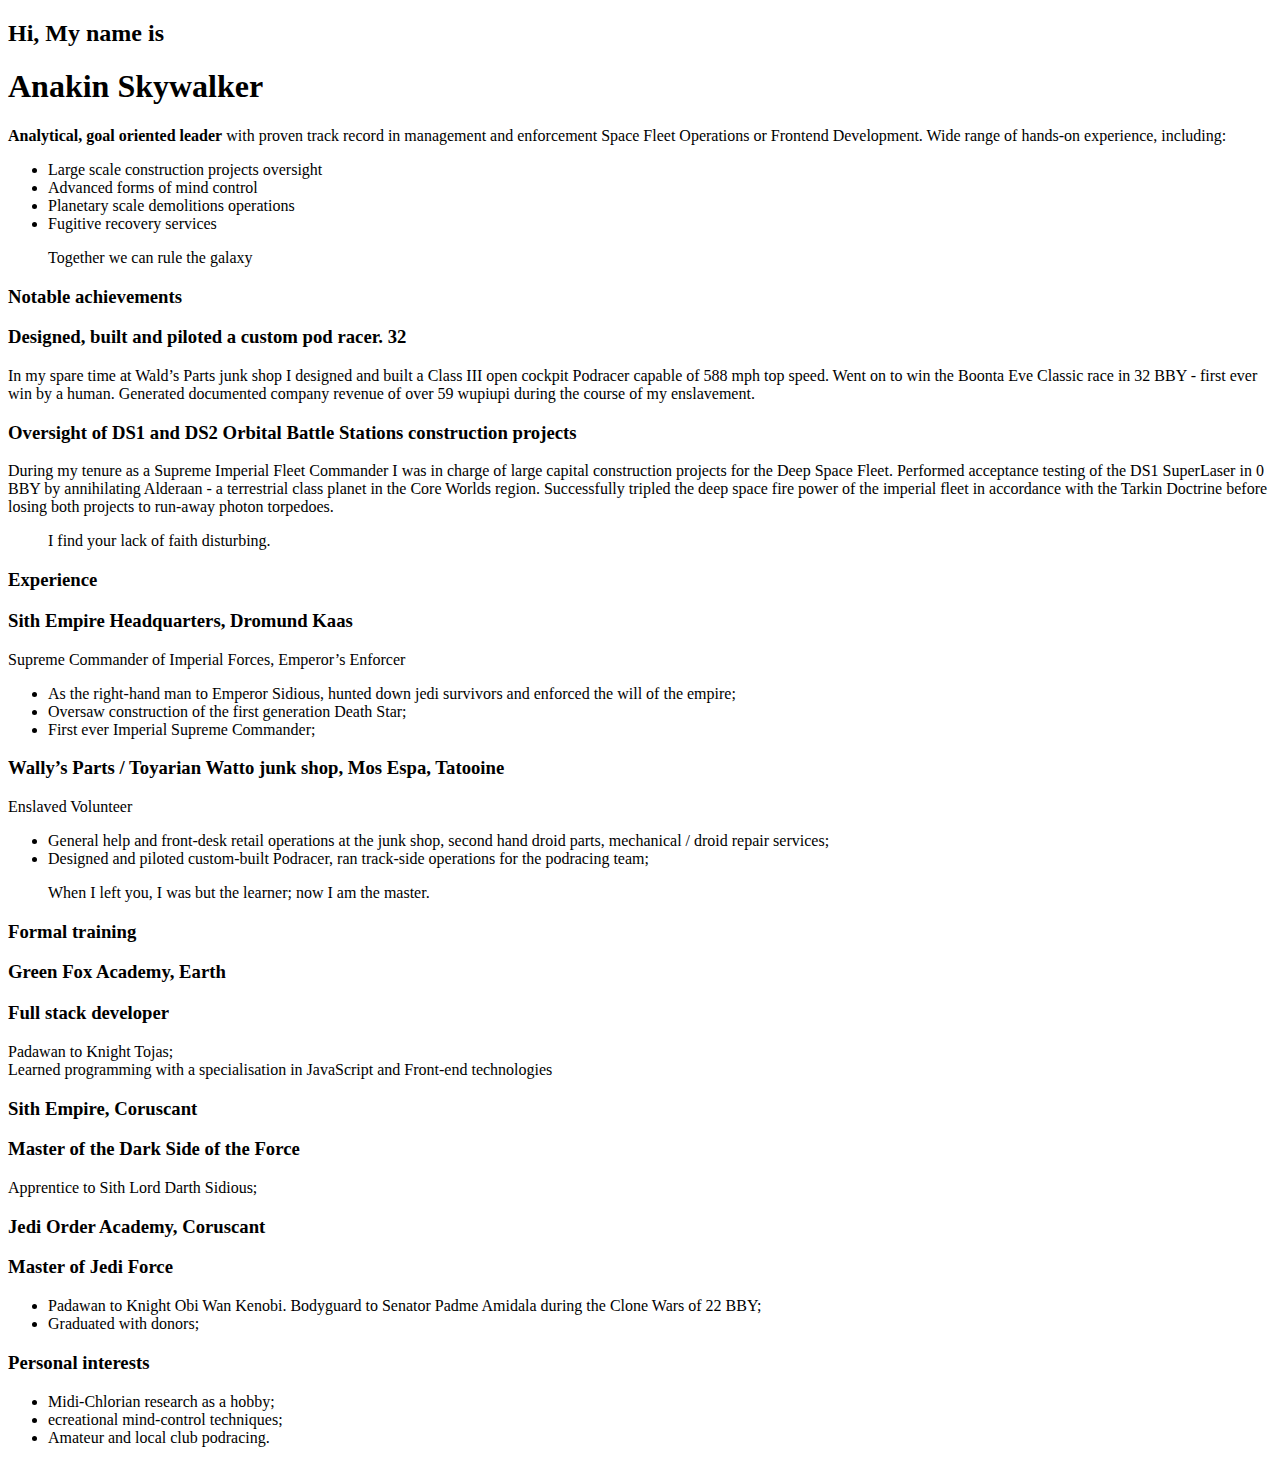
==== index.html @ 1dbe8f59 "Create index.html" ====
<!DOCTYPE html>
<html lang="en" >
<head>
  <meta charset="UTF-8">
  <title>CodePen - CV</title>
  <link href="https://fonts.googleapis.com/css2?family=Abril+Fatface&family=Josefin+Sans:wght@300&family=Merriweather:ital@1&display=swap" rel="stylesheet"> <link rel="stylesheet" href="./style.css">

</head>
<body>
<!-- partial:index.partial.html -->
<header>
  <div><h2>Hi, My name is</h2>
    <h1>Anakin Skywalker</h1></div>
</header>
<section>
  <p><strong>Analytical, goal oriented leader</strong> with proven track record in management and enforcement Space Fleet Operations or Frontend Development. Wide range of hands-on experience, including:<p>
  <ul>
    <li> Large scale construction projects oversight</li>
    <li>Advanced forms of mind control</li>
    <li>Planetary scale demolitions operations</li>
    <li>Fugitive recovery services</li>
</ul>
  <blockquote>Together we can rule the galaxy</blockquote>
  <h3 class="vysoky">Notable achievements</h3>
  
<h3>Designed, built and piloted a custom pod racer. 32 </h3>

<p>In my spare time at Wald’s Parts junk shop I designed and built a Class III open cockpit Podracer capable of 588 mph top speed. Went on to win the Boonta Eve Classic race in 32 BBY - first ever win by a human. Generated documented company revenue of over 59 wupiupi during the course of my enslavement.</p>
<h3> Oversight of DS1 and DS2 Orbital Battle Stations construction projects</h3>
<p>During my tenure as a Supreme Imperial Fleet Commander I was in charge of large capital construction projects for the Deep Space Fleet. Performed acceptance testing of the DS1 SuperLaser in 0 BBY by annihilating Alderaan - a terrestrial class planet in the Core Worlds region. Successfully tripled the deep space fire power of the imperial fleet in accordance with the Tarkin Doctrine before losing both projects to run-away photon torpedoes.</p>

  <blockquote>I find your lack of faith disturbing.</blockquote>

<h3 class="vysoky">Experience</h3>
  <h3>Sith Empire Headquarters, Dromund Kaas</h3>

  <p class="italic">Supreme Commander of Imperial Forces, Emperor’s Enforcer</p>
<ul>
    <li>As the right-hand man to Emperor Sidious, hunted down jedi survivors and enforced the will of the empire;</li>
  <li>Oversaw construction of the first generation Death Star;</li>
    <li>First ever Imperial Supreme Commander;</li>
  </ul>

  <h3>Wally’s Parts / Toyarian Watto junk shop, Mos Espa, Tatooine</h3>

  <p class="italic">Enslaved Volunteer</p>
<ul>
    <li>General help and front-desk retail operations at the junk shop, second hand droid parts, mechanical / droid repair services;</li> 
     <li>Designed and piloted custom-built Podracer, ran track-side operations for the podracing team;</li> 
  </ul>

  <blockquote>When I left you, I was but the learner; now I am the master.</blockquote>

<h3 class="vysoky"> Formal training</h3>
<h3>Green Fox Academy, Earth</h3>

<h3 class="italic">Full stack developer</h3>


    <li>Padawan to Knight Tojas;</li>
    <li>Learned programming with a specialisation in JavaScript and Front-end technologies</li>

  <h3 clas="vysoky">Sith Empire, Coruscant</h3>

<h3 class="italic">Master of the Dark Side of the Force</h3>


    <li>Apprentice to Sith Lord Darth Sidious;</li>

  <h3 clas="vysoky">Jedi Order Academy, Coruscant</h3>

<h3 class="italic">Master of Jedi Force</h3>
<ul>

    <li>Padawan to Knight Obi Wan Kenobi. Bodyguard to Senator Padme Amidala during the Clone Wars of 22 BBY;</li>
    <li>Graduated with donors;</li>
  </ul>
  <div class="divider"></div> 
<h3 class="vysoky">Personal interests</h3>
<ul>
    <li>Midi-Chlorian research as a hobby;</li>
    <li>ecreational mind-control techniques;</li>
    <li>Amateur and local club podracing.</li>
</ul>
</section>
<!-- partial -->
  
</body>
</html>
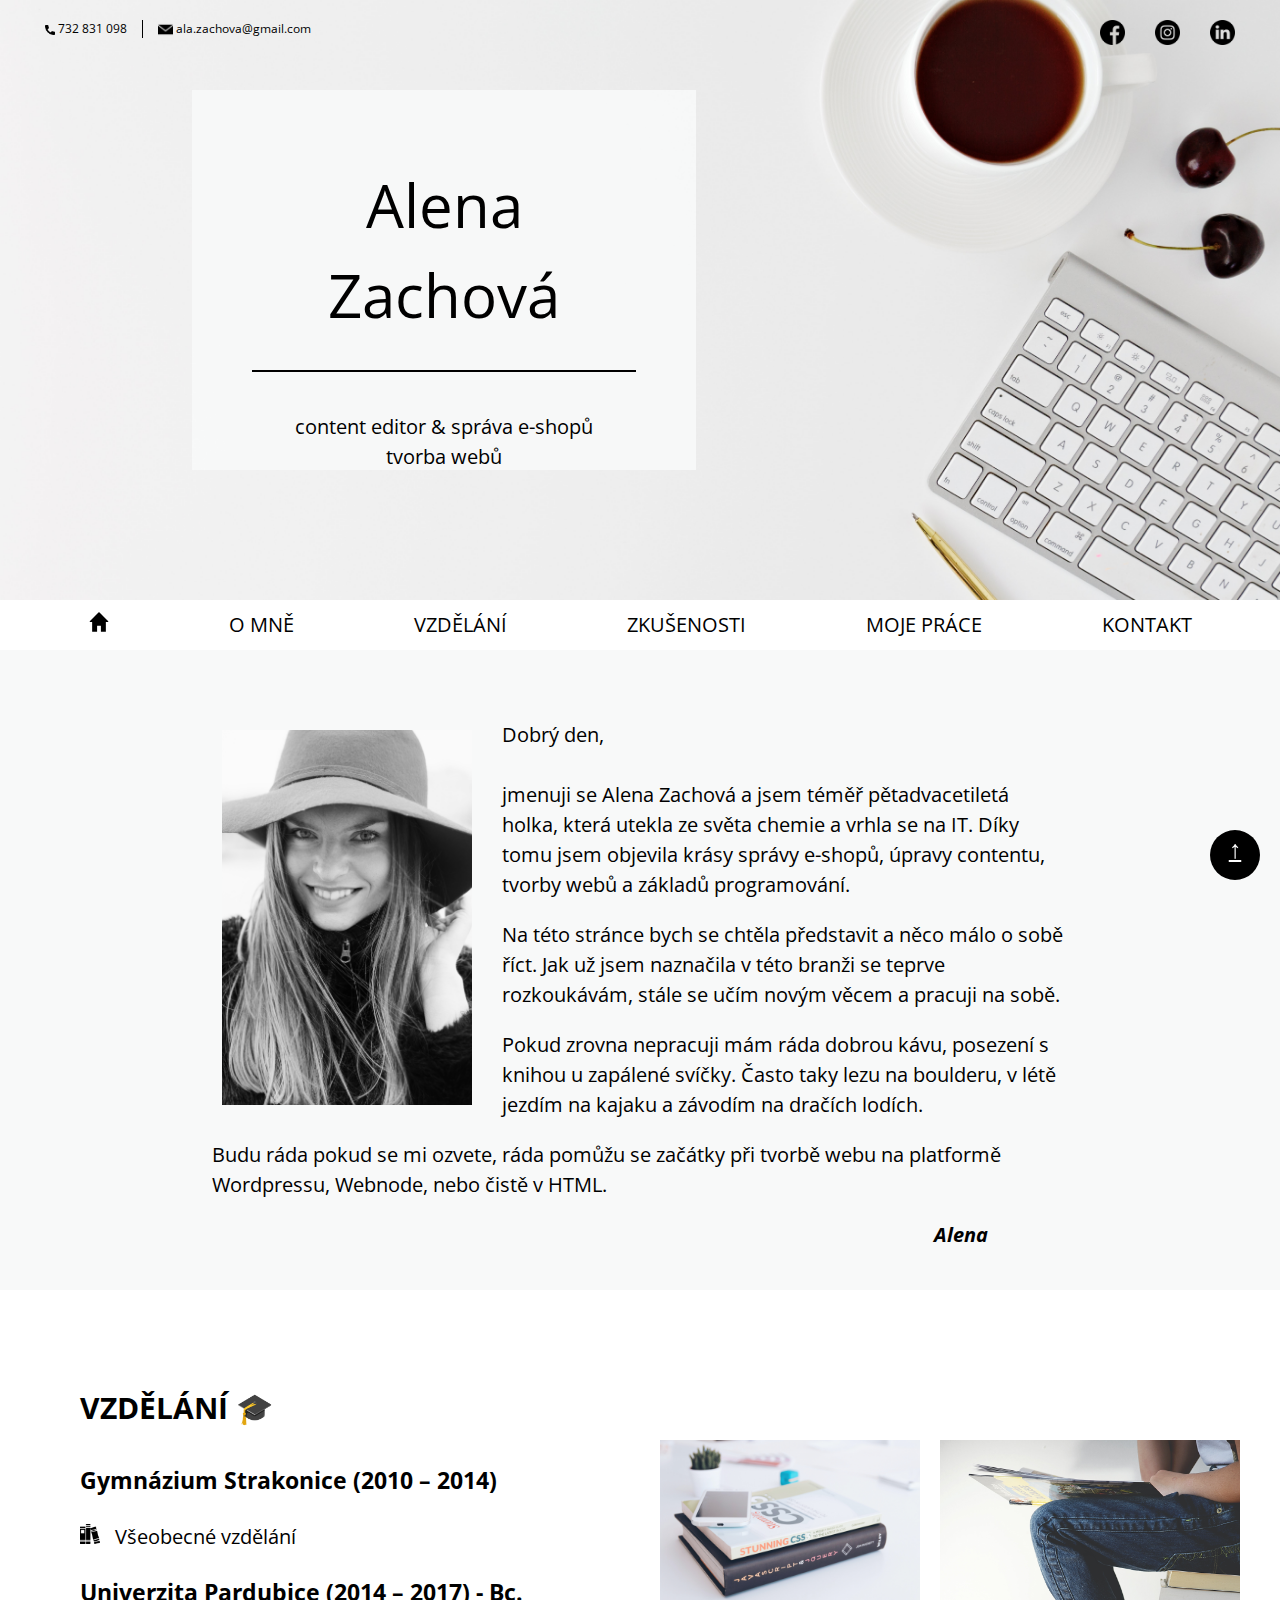
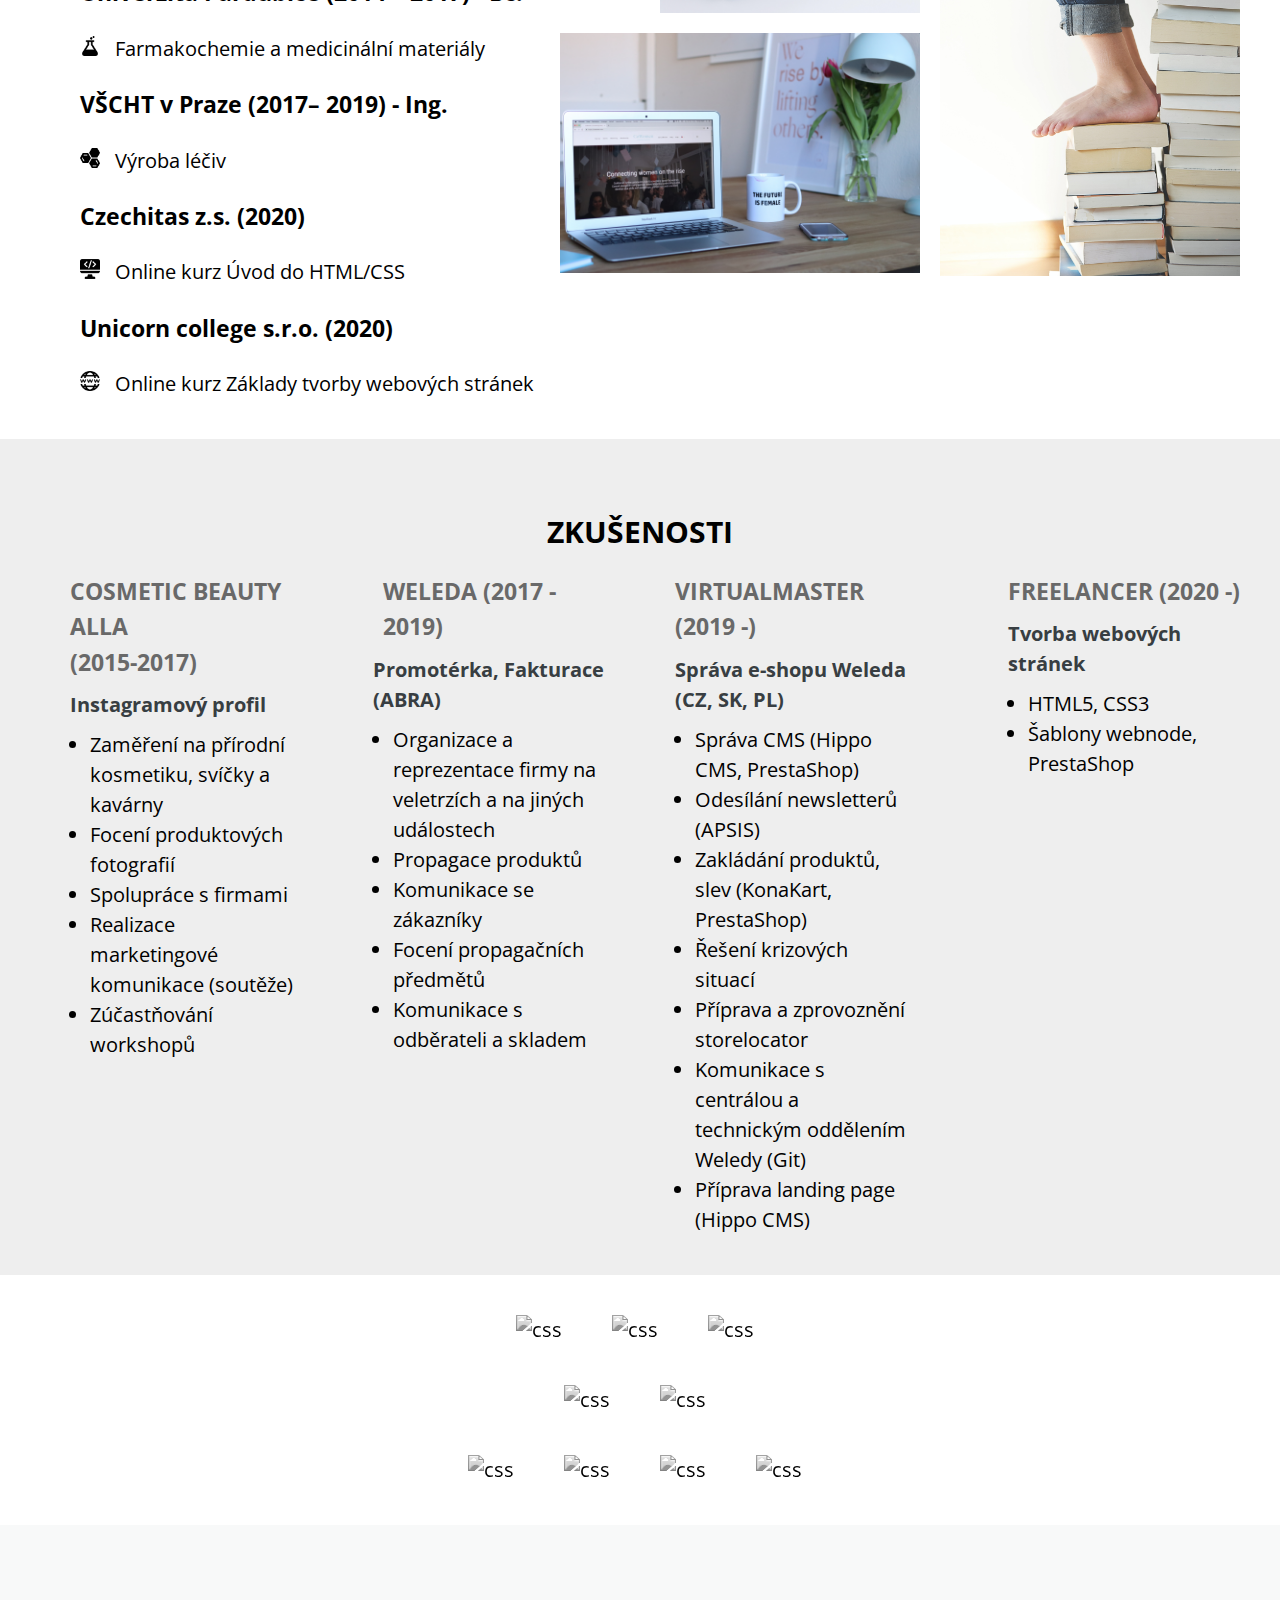
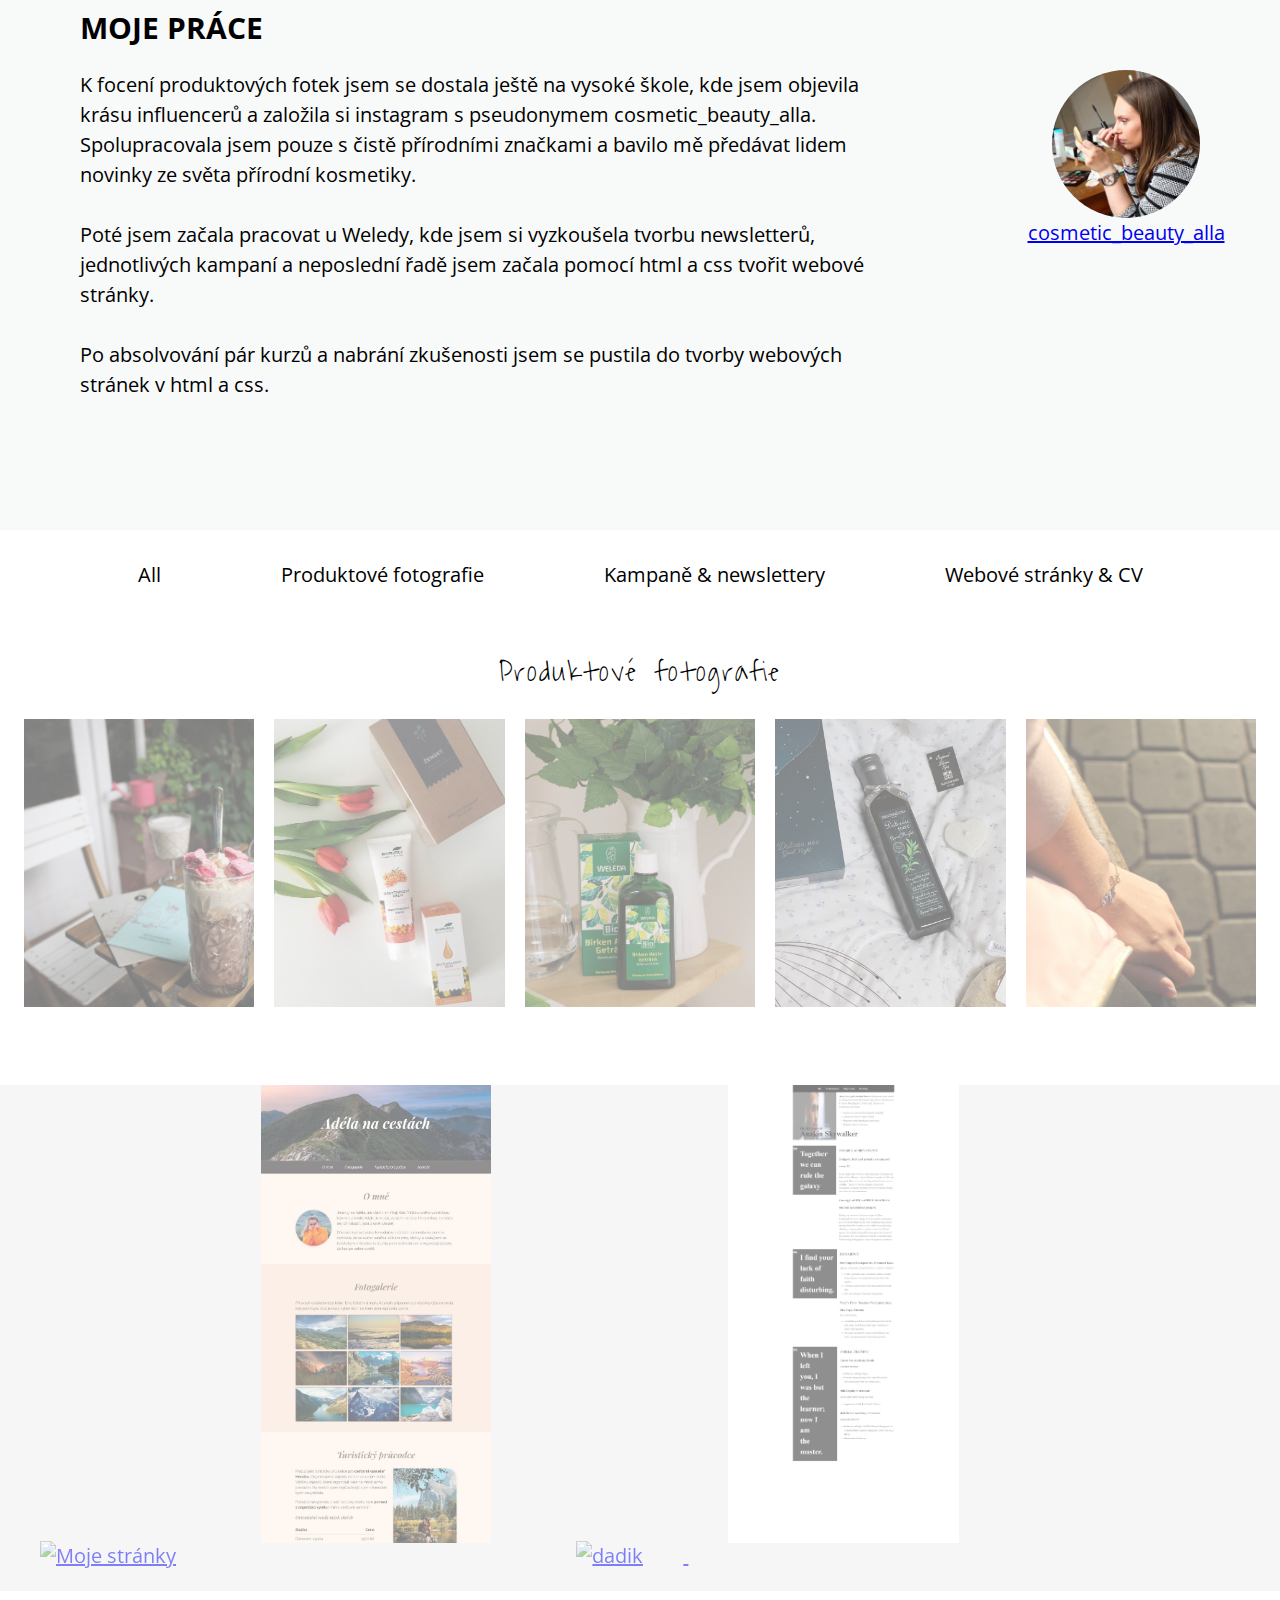
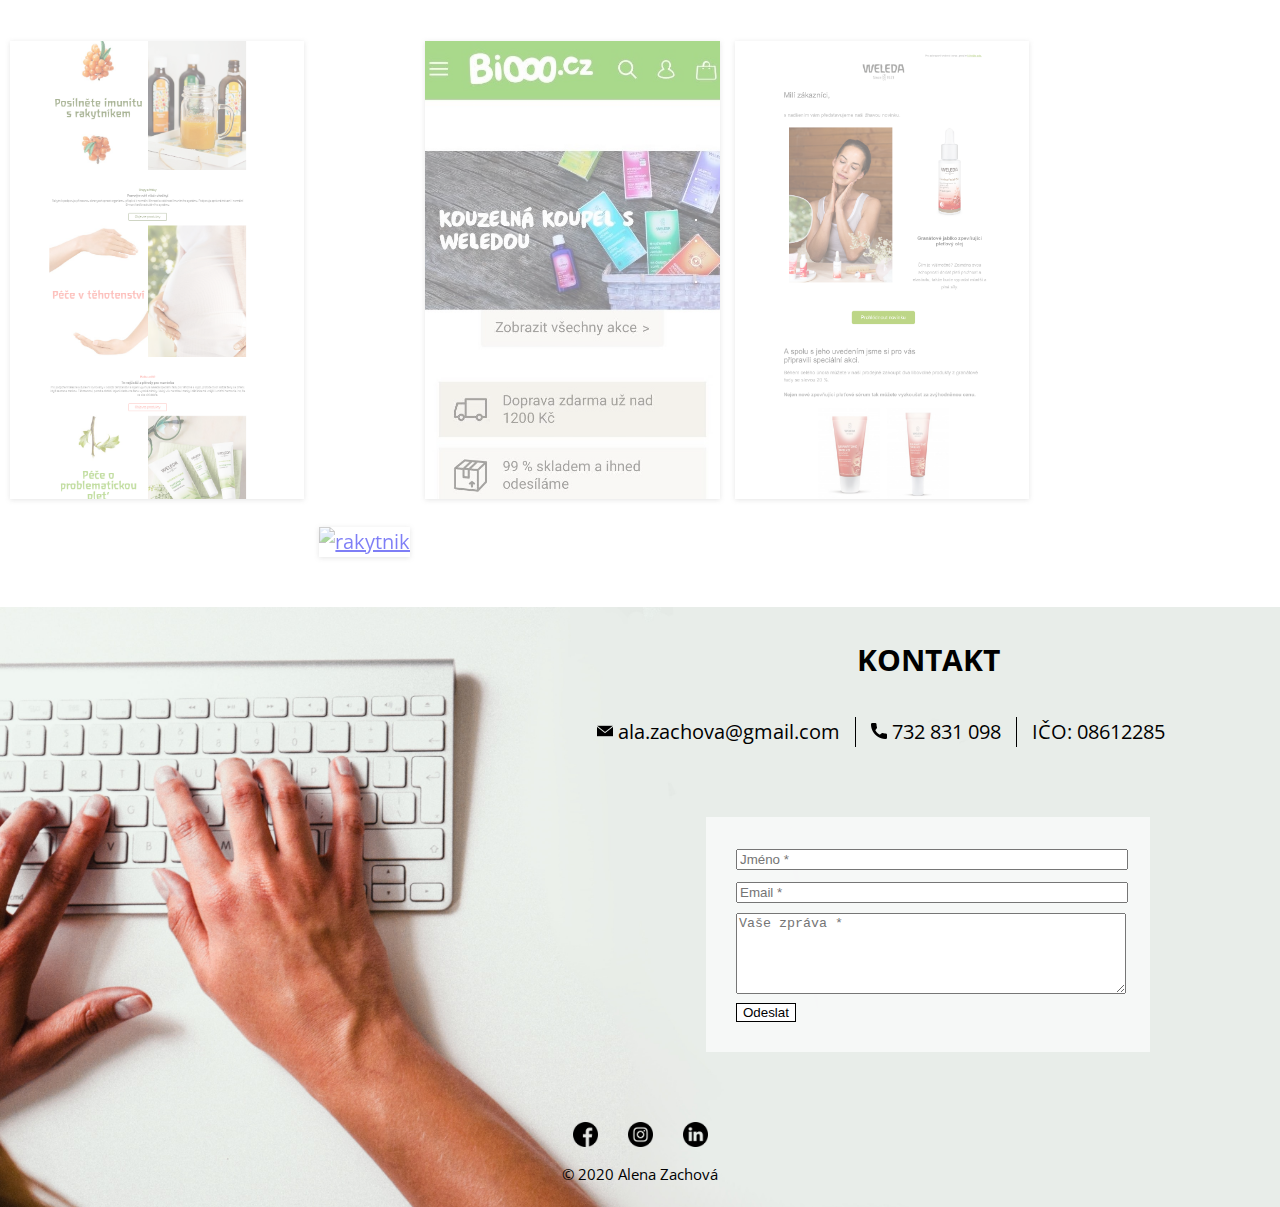
==== commit fe7b6a02: "Renaming main HTML file to index.html" ====
--- a/index.html
+++ b/index.html
@@ -1,89 +1,326 @@
 <!DOCTYPE html>
-<html lang="en" >
+<html lang="en">
+
 <head>
-  <meta charset="UTF-8">
-  <title>CodePen - CV</title>
-  <link href="https://fonts.googleapis.com/css2?family=Abril+Fatface&family=Josefin+Sans:wght@300&family=Merriweather:ital@1&display=swap" rel="stylesheet"> <link rel="stylesheet" href="./style.css">
+    <meta charset="UTF-8">
+    <meta name="description" content="Alena Zachová - Portofilo, Freelancer, Frontend developer">
+    <meta name="keywords" content="Portfolio, Contend editor, Frontend developer, Freelancer">
+    <meta name="author" content="Alena Zachová">
+    <link rel="icon" type="image/png" sizes="16x16" href="coding.png">
+    <meta name="viewport" content="width=device-width, initial-scale=1.0">
+    <title>Alena Zachová</title>
+    <link href="https://fonts.googleapis.com/css?family=Open+Sans:400,700&display=swap&subset=latin-ext"
+        rel="stylesheet">
+    <link href="https://fonts.googleapis.com/css?family=Caveat:400,700&display=swap&subset=latin-ext" rel="stylesheet">
+    <link href="https://fonts.googleapis.com/css?family=Waiting+for+the+Sunrise&display=swap" rel="stylesheet">
+    <link rel="stylesheet" href="./css/style.css">
+    <link rel="stylesheet" href="css/lightbox.css" type="text/css" media="screen" />
+    <script src="js/lightbox-plus-jquery.js"></script>
 
 </head>
+
 <body>
-<!-- partial:index.partial.html -->
-<header>
-  <div><h2>Hi, My name is</h2>
-    <h1>Anakin Skywalker</h1></div>
-</header>
-<section>
-  <p><strong>Analytical, goal oriented leader</strong> with proven track record in management and enforcement Space Fleet Operations or Frontend Development. Wide range of hands-on experience, including:<p>
-  <ul>
-    <li> Large scale construction projects oversight</li>
-    <li>Advanced forms of mind control</li>
-    <li>Planetary scale demolitions operations</li>
-    <li>Fugitive recovery services</li>
-</ul>
-  <blockquote>Together we can rule the galaxy</blockquote>
-  <h3 class="vysoky">Notable achievements</h3>
-  
-<h3>Designed, built and piloted a custom pod racer. 32 </h3>
-
-<p>In my spare time at Wald’s Parts junk shop I designed and built a Class III open cockpit Podracer capable of 588 mph top speed. Went on to win the Boonta Eve Classic race in 32 BBY - first ever win by a human. Generated documented company revenue of over 59 wupiupi during the course of my enslavement.</p>
-<h3> Oversight of DS1 and DS2 Orbital Battle Stations construction projects</h3>
-<p>During my tenure as a Supreme Imperial Fleet Commander I was in charge of large capital construction projects for the Deep Space Fleet. Performed acceptance testing of the DS1 SuperLaser in 0 BBY by annihilating Alderaan - a terrestrial class planet in the Core Worlds region. Successfully tripled the deep space fire power of the imperial fleet in accordance with the Tarkin Doctrine before losing both projects to run-away photon torpedoes.</p>
-
-  <blockquote>I find your lack of faith disturbing.</blockquote>
-
-<h3 class="vysoky">Experience</h3>
-  <h3>Sith Empire Headquarters, Dromund Kaas</h3>
-
-  <p class="italic">Supreme Commander of Imperial Forces, Emperor’s Enforcer</p>
-<ul>
-    <li>As the right-hand man to Emperor Sidious, hunted down jedi survivors and enforced the will of the empire;</li>
-  <li>Oversaw construction of the first generation Death Star;</li>
-    <li>First ever Imperial Supreme Commander;</li>
-  </ul>
-
-  <h3>Wally’s Parts / Toyarian Watto junk shop, Mos Espa, Tatooine</h3>
-
-  <p class="italic">Enslaved Volunteer</p>
-<ul>
-    <li>General help and front-desk retail operations at the junk shop, second hand droid parts, mechanical / droid repair services;</li> 
-     <li>Designed and piloted custom-built Podracer, ran track-side operations for the podracing team;</li> 
-  </ul>
-
-  <blockquote>When I left you, I was but the learner; now I am the master.</blockquote>
-
-<h3 class="vysoky"> Formal training</h3>
-<h3>Green Fox Academy, Earth</h3>
-
-<h3 class="italic">Full stack developer</h3>
-
-
-    <li>Padawan to Knight Tojas;</li>
-    <li>Learned programming with a specialisation in JavaScript and Front-end technologies</li>
-
-  <h3 clas="vysoky">Sith Empire, Coruscant</h3>
-
-<h3 class="italic">Master of the Dark Side of the Force</h3>
-
-
-    <li>Apprentice to Sith Lord Darth Sidious;</li>
-
-  <h3 clas="vysoky">Jedi Order Academy, Coruscant</h3>
-
-<h3 class="italic">Master of Jedi Force</h3>
-<ul>
-
-    <li>Padawan to Knight Obi Wan Kenobi. Bodyguard to Senator Padme Amidala during the Clone Wars of 22 BBY;</li>
-    <li>Graduated with donors;</li>
-  </ul>
-  <div class="divider"></div> 
-<h3 class="vysoky">Personal interests</h3>
-<ul>
-    <li>Midi-Chlorian research as a hobby;</li>
-    <li>ecreational mind-control techniques;</li>
-    <li>Amateur and local club podracing.</li>
-</ul>
-</section>
-<!-- partial -->
-  
+    <article>
+    </article>
+    <header class="hlavicka">
+
+        <ul class="navigace">
+            <li><a href="tel:+420 732 831 098"><img src="phone.png" alt="phone" class="phone"> 732 831 098</a></li>
+            <li><a href="mailto:ala.zachova.com"><img src="mail.png" alt="mail" class="mail"> ala.zachova@gmail.com</a>
+            </li>
+            <li><a href="https://www.facebook.com/alca.k.zachova"><img src="facebook.png" alt="fb" class="fb"></a>
+            </li>
+            <li><a href="https://www.instagram.com/allinecka/?hl=cs"><img src="instagram.png" alt="insta"
+                        class="insta"></a></li>
+            <li><a href="https://www.linkedin.com/in/alena-zachov%C3%A1-1596a2156/"><img src="linkedin.png" alt="in"
+                        class="in"></a></li>
+        </ul>
+
+        <div>
+            <h1>
+                Alena Zachová
+                <hr color="black">
+            </h1>
+            <p class="content">content editor & správa e-shopů <br> tvorba webů</p>
+        </div>
+    </header>
+    <nav>
+        <ul>
+            <li class="aktivni"><a href="./Alen.html"><img class="domecek" src="domecek.svg" alt="domecek"></a></li>
+            <li><a href="#omne">O MNĚ</a></li>
+            <li><a href="#vzdelani">VZDĚLÁNÍ</a>
+            <li><a href="#mojeprace">ZKUŠENOSTI</a></li>
+            <li><a href="#pracee">MOJE PRÁCE</a></li>
+            <li><a href="#kontakt">KONTAKT</a></li>
+        </ul>
+    </nav>
+    <section id="omne" class="omne">
+        <img class="ja" src="ja.jpg" alt="ja">
+        <p>Dobrý den,<br>
+            <br>
+            jmenuji se Alena Zachová a jsem téměř pětadvacetiletá holka, která utekla ze světa chemie a vrhla se na
+            IT.
+            <!-- <!-- <form>
+                <label for="emailform">Vložit</label>
+                <input type="email" id="emailform" placeholder="E-mail">
+                <input type="password"></form> 
+            <button>LOGIN</button> -->
+            Díky tomu jsem objevila krásy správy e-shopů, úpravy contentu, tvorby webů a základů programování.</p>
+        <p> Na této stránce bych se chtěla představit a něco málo o sobě říct. Jak už jsem naznačila v této branži
+            se teprve rozkoukávám, stále se učím novým věcem a pracuji na sobě.</p>
+        <p>Pokud zrovna nepracuji mám ráda dobrou kávu, posezení s knihou u zapálené svíčky. Často taky lezu na boulderu, v létě jezdím na kajaku a závodím na dračích lodích.</p>
+        <p>Budu ráda pokud se mi ozvete, ráda pomůžu se začátky při tvorbě webu na platformě Wordpressu,
+            Webnode,
+            nebo čistě v HTML. </p>
+        <p class="Alen"><em>Alena</em></p>
+    </section>
+    <section id="vzdelani" class="vzdelani">
+        <h2 class="vzdel">VZDĚLÁNÍ &#x1F393;</h2>
+        <div class="gymnazium">
+            <div>
+                <h3>Gymnázium Strakonice (2010 – 2014)</h3>
+                <ul>
+                    <li><img src="book.png" alt="knihy"> Všeobecné vzdělání</li>
+                </ul>
+
+                <h3>Univerzita Pardubice (2014 – 2017) - Bc.</h3>
+                <ul>
+                    <li><img src="flask.png" alt="banka"> Farmakochemie a medicinální materiály</li>
+                </ul>
+
+                <h3>VŠCHT v Praze (2017– 2019) - Ing.</h3>
+                <ul>
+                    <li><img src="molecular.png" alt="Molekula"> Výroba léčiv</li>
+                </ul>
+
+                <h3>Czechitas z.s. (2020)</h3>
+                <ul>
+                    <li><img src="code.png" alt="Kód"> Online kurz Úvod do HTML/CSS</li>
+                </ul>
+                <h3>Unicorn college s.r.o. (2020)</h3>
+                <ul>
+                    <li><img src="www.png" alt="www"> Online kurz Základy tvorby webových stránek</li>
+                </ul>
+            </div>
+            <div class="knizky">
+                <div class="knizky2">
+                    <img class="css" src="css.jpg" alt="css">
+                    <img class="java" src="women.jpg" alt="java">
+                </div>
+                <img class="kni" src="knih.jpg" alt="knihy">
+            </div>
+        </div>
+    </section>
+
+
+    <section id="mojeprace" class="Zkušenosti">
+        <h2 class="sekcezkusenosti">ZKUŠENOSTI</h2>
+        <div class="prace">
+            <div class="instagram">
+                <h3 class="allinecka1">COSMETIC BEAUTY ALLA <br>(2015-2017)</h3>
+                <h4 class="allinecka2">Instagramový profil</h4>
+                <ul>
+                    <li>Zaměření na přírodní kosmetiku, svíčky a kavárny</li>
+                    <li>Focení produktových fotografií</li>
+                    <li>Spolupráce s firmami</li>
+                    <li>Realizace marketingové komunikace (soutěže)</li>
+                    <li>Zúčastňování workshopů</li>
+                </ul>
+            </div>
+            <div class="prace1">
+                <h3 class="weleda">WELEDA (2017 - 2019)</h3>
+                <h4 class="weleda1">Promotérka, Fakturace (ABRA)</h4>
+                <ul>
+                    <li>Organizace a reprezentace firmy na <br>veletrzích a na jiných událostech</li>
+                    <li>Propagace produktů</li>
+                    <li>Komunikace se zákazníky</li>
+                    <li>Focení propagačních předmětů</li>
+                    <li>Komunikace s odběrateli a skladem</li>
+                </ul>
+            </div>
+            <div class="prace2">
+                <h3 class="virtualmaster">VIRTUALMASTER (2019 -)</h3>
+                <h4 class="virtualmaster2">Správa e-shopu Weleda <br>(CZ, SK, PL)</h4>
+                <ul>
+                    <li>Správa CMS (Hippo CMS, PrestaShop)</li>
+                    <li>Odesílání newsletterů (APSIS)</li>
+                    <li>Zakládání produktů, slev (KonaKart, PrestaShop)</li>
+                    <li>Řešení krizových situací</li>
+                    <li>Příprava a zprovoznění storelocator</li>
+                    <li>Komunikace s centrálou a technickým oddělením Weledy (Git)</li>
+                    <li>Příprava landing page (Hippo CMS)</li>
+
+                </ul>
+            </div>
+            <div class="free">
+                <h3 class="freelancer">FREELANCER (2020 -)</h3>
+                <h4 class="freelancer1">Tvorba webových stránek</h4>
+                <ul>
+                    <li>HTML5, CSS3</li>
+                    <li>Šablony webnode, PrestaShop</li>
+                </ul>
+            </div>
+        </div>
+        <div class="logoss">
+            <ul class="logos logos--wide">
+                <li>
+                    <img class="logo2" src="logo/hippo.svg" alt="css">
+                </li>
+                <li>
+                    <img class="logo5" src="logo/abra.svg" alt="css">
+                </li>
+                <li>
+                    <img class="logo4" src="logo/prestashop.svg" alt="css">
+                </li>
+            </ul>
+            <ul class="logos logos--mid">
+                <li>
+                    <img class="logo5" src="logo/konakart.png" alt="css">
+                </li>
+                <li>
+                    <img class="logo5" src="logo/aps.png" alt="css">
+                </li>
+            </ul>
+            <ul class="logos logos--high">
+                <li>
+                    <img class="logo5" src="logo/git.svg" alt="css">
+                </li>
+                <li>
+                    <img class="logo1" src="logo/css3.svg" alt="css">
+                </li>
+                <li>
+                    <img class="logo3" src="logo/html.svg" alt="css">
+                </li>
+                <li>
+                    <img class="logo5" src="logo/code.png" alt="css">
+                </li>
+            </ul>
+        </div>
+    </section>
+    <section id="pracee" class="pracovnizkusenosti">
+        <h2 class="pracicka"> MOJE PRÁCE </h2>
+        <div class="oalle">
+            <img class="alla" src="alla.jpg" alt="alla">
+            <a href="https://www.instagram.com/cosmetic_beauty_alla/?hl=cs">cosmetic_beauty_alla</a>
+        </div>
+        <p>K focení produktových fotek jsem se dostala ještě na vysoké škole, kde jsem objevila krásu influencerů a
+            založila si instagram s pseudonymem cosmetic_beauty_alla. Spolupracovala jsem pouze s čistě přírodními značkami a bavilo mě předávat lidem novinky ze světa přírodní kosmetiky.</p> 
+            <p> Poté jsem začala pracovat u Weledy, kde jsem si vyzkoušela tvorbu newsletterů, jednotlivých
+            kampaní a neposlední řadě jsem začala pomocí html a css tvořit webové stránky.</p>
+        <p>Po absolvování pár kurzů a nabrání zkušenosti jsem se pustila do tvorby webových stránek v html a css.
+        </p>
+    </section>
+    <section class="menu">
+        <ul>
+            <li><a href="#all">All</a></li>
+            <li><a href="#produktovefoto">Produktové fotografie</a></li>
+            <li><a href="#kampan">Kampaně & newslettery</a></li>
+            <li><a href="#mojeprace2">Webové stránky & CV </a></li>
+
+        </ul>
+    </section>
+    <section id="produktovefoto" class="fotogalerie">
+        <h2 class="produkty">Produktové fotografie</h2>
+        <div class="fotky pruhledne">
+            <a href="alchymista.jpg" title="Káva v kavárně Alchymista" rel="lightbox[reference]">
+                <img class="hod" src="alchymista.jpg" alt="hod">
+            </a>
+            <a href="zena.jpg" title="Ženský čaj" rel="lightbox[reference]">
+                <img class="hod" src="zena.jpg" alt="Ženský čaj">
+            </a>
+            <a href="briza.jpg" title="Brezová štáva" rel="lightbox[reference]">
+                <img class="hod" src="briza.jpg" alt="Brezová štáva">
+            </a>
+            <a href="manu.jpg" title="Balíček od Manufaktury" rel="lightbox[reference]">
+                <img class="hod" src="manu.jpg" alt="Balíček od Manufaktury">
+            </a>
+            <a href="together.jpg" title="Limitovaný přívěsek Together z Lindexu" rel="lightbox[reference]">
+                <img class="hod" src="together.jpg" alt="Limitovaný přívěsek Together z Lindexu">
+            </a>
+            <!-- <a href="loccitane.jpg" title="Limitovaná svíčka z Loccitane" rel="lightbox[reference]"
+                <img class="hod" src="loccitane.jpg" alt="Limitovaná svíčka z Loccitane">
+            </a>
+            <a href="tulip.jpg" title="Tělové máslo od Be Butter" rel="lightbox[reference]">
+                <img class="hod" src="tulip.jpg" alt="Tělové máslo od Be Butter">
+            </a>
+            <a href="yc.jpg" title="Yankee candle" rel="lightbox[reference]">
+                <img class="hod" src="yc.jpg" alt="Yankee candle">
+            </a>
+            <a href="podzim.jpg" title="Krém na ruce od The body shop" rel="lightbox[reference]">
+                <img class="hod" src="podzim.jpg" alt="Krém na ruce od The body shop">
+            </a>
+            <a href="islan.jpg" title="Vosk do aromalampičky" rel="lightbox[reference]">
+                <img class="hod" src="islan.jpg" alt="Vosk do aromalampičky">> -->
+            </a>
+        </div>
+    </section>
+    <section id="mojeprace2" class="tvorbawebu">
+        <!-- <h2 class="tvorim">Webové stránky</h2> -->
+        <a href="screen.png" title="Moje stránky" rel="lightbox[reference]"><img class="mojestranky"
+                src="screen.png" alt="Moje stránky"></a>
+        <a href="vysledek.jpg" title="Aděla na cestách" rel="lightbox[reference]"><img class="kon" src="vysledek.jpg"
+                alt="adela"></a>
+        <a href="dadik.png" title="Danik" rel="lightbox[reference]"><img class="dadik" src="dadik.png" alt="dadik">
+        </a>
+        <a href="cv.png" title="CV" rel="lightbox[reference]"><img class="cv"
+            src="cv.png" alt="CV"></a>
+    </section>
+    <section id="kampan" class="foto pruhledne">
+        <a href="vse.png" title="Heroportfolio" rel="lightbox[reference]"><img class="hod" src="vse.png"
+                alt="heroportfolio"></a>
+        <a href="Rakytnik3.png" title="Rakytníková campaign landing page" rel="lightbox[reference]"><img class="a"
+                src="rakytnik3.png" alt="rakytnik"></a>
+        <a href="biooo.jpg" title="Kampaň pro BIOOO" rel="lightbox[reference]"><img class="a" src="biooo.jpg"
+                alt="Kampaň pro BIOOO"></a>
+        <a href="unorove-novinky-newsletter2.jpg" title="Newsletter" rel="lightbox[reference]"><img class="a"
+                src="unorove-novinky-newsletter2.jpg" alt="Newsletter"></a>
+
+    </section>
+    <section id="kontakt" class="kontakt">  
+        <h2 class="ahoj">KONTAKT</h2>
+        <ul class="ikony">
+            <li><a href="mailto:ala.zachova@gmail.com"><img class="email" src="mail.png" alt="mail">
+                    ala.zachova@gmail.com</a>
+            </li>
+            <li>
+                <a href="tel:+420 732 831 098"><img class="telefon" src="phone.png" alt="phone"> 732 831 098</a>
+            </li>
+            <li class="ico">
+                <p>IČO: 08612285</p>
+            </li>
+        </ul>
+        <div id="udaje">
+            <div class="udaj2">
+                <form action="mailto:ala.zachova@gmail.com" method="post" enctype="text/plain" required>
+                    <input type="text" name="name" size="30" placeholder="Jméno *" required><br>
+                    <input type="email" name="mail_odesilatele" placeholder="Email *" size="30"><br>
+                    <textarea name="body" rows="5" cols="50" placeholder="Vaše zpráva *"></textarea><br>
+                    <input type="submit" value="Odeslat" id="button">
+                </form>
+            </div>
+        </div>
+
+        <section class="paticka">
+            <div>
+                <a href="#" class="stoupatko">&uarr;</a>
+            </div>
+            <div class="icons">
+                <ul>
+                    <li><a href="https://www.facebook.com/alca.k.zachova"><img src="facebook.png" alt="fb"
+                                class="fb"></a>
+                    </li>
+                    <li><a href="https://www.instagram.com/allinecka/?hl=cs"><img src="instagram.png" alt="insta"
+                                class="insta"></a></li>
+                    <li><a href="https://www.linkedin.com/in/alena-zachov%C3%A1-1596a2156/"><img src="linkedin.png"
+                                alt="in" class="in"></a></li>
+                </ul>
+            </div>
+            <p>&copy; 2020 Alena Zachová</p>
+        </section>
+    </section>
+    <script src="./js/js.js"></script>
 </body>
+<!-- Icons made by <a href="https://www.flaticon.com/authors/kiranshastry" title="Kiranshastry">Kiranshastry</a> from <a href="https://www.flaticon.com/" title="Flaticon"> www.flaticon.com</a> -->
+<!-- phoneicon - Icons made by <a href="https://www.flaticon.com/authors/those-icons" title="Those Icons">Those Icons</a> from <a href="https://www.flaticon.com/" title="Flaticon"> www.flaticon.com</a> -->
+
 </html>
--- a/css/style.css
+++ b/css/style.css
@@ -0,0 +1,740 @@
+body {
+    color: black;
+    font: 20px 'Open Sans', sans-serif;
+    margin: 0;
+    line-height: 1.5;
+}
+
+ul,ol {
+    margin: 0;
+    padding: 0;
+}
+p {
+    margin: 0;
+    padding: 0;
+}
+.hlavicka {
+    background: url(../kl.jpg); 
+    display: flex;
+    background-repeat: no-repeat;
+    background-size: cover;
+    padding: 0px;
+    height: 100%;
+    min-height: 600px;
+    position: relative;
+
+
+}
+
+.hlavicka div {
+    width: 30%;
+    height: 320px;
+    background-color:#F8F9F9dd;
+    margin: 90px 30px 80px 15%;
+    padding: 30px 60px;
+}
+
+
+h1 {
+    color: black;
+    font-size: 60px;
+    text-align: center;
+    font-weight: normal;
+}
+.paticka {
+
+    color: black;
+    text-align: center;
+    font-size: 15px;
+    position: relative;
+}
+
+.paticka p {
+    margin-bottom: 5px;
+}
+
+.menu ul {
+        background-color: white;
+        text-align: center;
+        list-style-type: none;
+        display: flex;
+        justify-content: center;
+}
+.menu ul li {
+    margin: 0 50px;
+    padding: 10px;
+}
+
+.menu a {
+    color: black;
+    text-decoration: none;
+}
+
+.menu a:hover,
+.menu a:focus,
+.menu a:active {
+    color: #A9A9A9;
+    
+}
+nav a:active img,
+nav a:hover img,
+nav a:focus img {
+    opacity: 0.5;
+	filter: alpha(opacity=50);
+	-moz-opacity: 0.5;
+    -khtml-opacity: 0.5;
+}
+
+
+nav {
+    position: sticky;
+    top: 0;
+    background-color: white;
+    z-index: 1000;
+    width: 100%;
+}
+
+
+nav ul {
+    background-color: white;
+    text-align: center;
+    list-style-type: none;
+    display: flex;
+    justify-content: center;
+        
+}
+
+nav a:active {
+    text-decoration: underline;
+    color: #A9A9A9;
+}
+.phone {
+    width: 10px;
+    vertical-align: middle;
+}
+.mail {
+    width: 15px;
+    vertical-align: middle;
+}
+
+.navigace {
+    position: absolute;
+    top: 0;
+    left: 0;
+    right: 0;
+    text-align: left;
+    list-style-type: none;
+    display: flex;
+    font-size: 12px;
+    padding: 10px 30px;
+
+    
+}
+
+.navigace li {
+    padding: 0 15px;
+    margin: 10px 0;
+    height: 100%;
+}
+.navigace li:first-of-type {
+    border-right: 1px solid black;
+}
+.navigace li:nth-child(3n) {
+    margin-left: auto;
+}
+
+.navigace li a {
+    text-align: right;
+}
+
+.navigace li a:link,
+.navigace li a:visited {
+    color: black;
+    text-decoration: none;
+}
+
+.navigace li a:focus,
+.navigace li a:active {
+    text-decoration: underline;
+}
+
+.navigace a:hover img,
+.navigace a:focus img,
+.navigace a:active img {
+    opacity: 0.5;
+	filter: alpha(opacity=50);
+	-moz-opacity: 0.5;
+    -khtml-opacity: 0.5;
+
+}
+nav ul li {
+    margin: 0 50px;
+    padding: 10px;
+}
+
+nav a {
+    color: black;
+    text-decoration: none;
+}
+
+nav a:hover,
+nav a:focus,
+nav a:active {
+    color: #A9A9A9;
+    
+}
+
+.content {
+    text-align: center;
+}
+
+
+h2 {
+    text-align: center;
+    
+}
+
+.domecek {
+    width: 20px;
+}
+
+.omne {
+    padding: 20px 15%;
+    background-color: #F8F9F9;
+    
+}
+
+.omne p  {
+    margin: 1em;
+}
+
+.omne .Alen {
+    margin-right: 100px;
+    text-align: right;
+    font-weight: bold;
+}
+/*.udaj1 div {
+    width: 70%;
+    background-color:#F8F9F9DD;
+    margin: 60px 130px 60px 60px;
+    padding: 30px 30px;
+    float: right;
+}*/
+
+.udaj2 {
+    font-size: 15px;
+    width: 30%;
+    background-color:#F8F9F9DD;
+    margin: 60px 130px 60px 60px;
+    margin-left: auto;
+    padding: 30px 30px;
+}
+
+.udaj2 form input[type="text"],
+.udaj2 form input[type="email"] {
+    width: 100%;
+    margin-bottom: 10px;
+}
+
+.udaj2 form input[type="submit"] {
+    background-color: white;
+    color: black;
+    border: 1px solid black;
+    text-align: center;
+}
+.udaj2 form textarea {
+    width: 100%;
+}
+
+.kon {
+    text-align: center;
+}
+.ahoj {
+    text-align: right;
+    margin-right: 280px;
+    margin-top: 30px;
+}
+
+#kontakt {
+    background-image: url(../zlut.jpg);
+    display: flex;
+    flex-direction: column;
+    background-repeat: no-repeat;
+    background-size: cover;
+    padding: 0px;
+    width: 100%;
+    height: 100%;
+    min-height: 600px;
+}
+
+#kontakt > ul {
+    margin-right: 100px;
+    margin-left: auto;
+    list-style-type: none;
+    display: flex;
+    
+}
+
+#kontakt > ul img {
+    height: 16px;
+}
+
+#kontakt li a:link,
+#kontakt li a:visited {
+    color: black;
+    text-decoration: none;
+}
+
+#kontakt li a:focus,
+#kontakt li a:active {
+    text-decoration: underline;
+    
+}
+
+.ikony li:first-of-type {
+    border-right: 1px solid black;
+    ;
+}
+
+.ikony a:hover img,
+.ikony a:focus img,
+.ikony a:active img {
+    opacity: 0.5;
+	filter: alpha(opacity=50);
+	-moz-opacity: 0.5;
+    -khtml-opacity: 0.5;
+    text-decoration: underline;
+}
+#kontakt li {
+    padding: 0 15px;
+    margin: 10px 0;
+    height: 100%;
+    
+   
+}
+
+.ico {
+    border-left: 1px solid black
+}
+#mojeprace{
+    margin-top: 10px;
+    background-color: #eeeeee;
+    display: flex;
+    flex-direction: column;
+    
+    
+}
+
+.fotogalerie {
+    position: relative;
+    margin-bottom: 50px;
+    margin-top: 50px;
+
+}
+
+.fotky {
+    display: flex;
+    flex-wrap: wrap;
+    justify-content: center;
+}
+#butt {
+    position: absolute;
+    top: 50%;
+    left: 50%;
+    transform: translate(-50%,-50%);
+    background-color: #F8F9F9BB;
+    color: black;
+    padding: 10px 25px;
+    font-size: 20px;
+    border: none;
+    outline: none;
+    border-radius: 6px;    
+     
+
+    cursor: pointer;
+    z-index: 10;
+
+}
+.fotogalerie a {
+    width: 18%;
+    margin-left: 10px;
+    margin-right: 10px;
+    margin-bottom: 20px;
+    transition: all .2s;
+}
+
+.fotogalerie a:hover {
+    transform: scale(1.02) translateY(-5px);
+}
+
+.fotogalerie img {
+    width: 100%;
+}
+
+.produkty {
+    font-family: 'Waiting for the Sunrise', cursive;
+    letter-spacing: 2px;
+    font-weight: normal;
+}
+.tvorim {
+    font-family: 'Waiting for the Sunrise', cursive;
+    letter-spacing: 2px;
+    font-weight: normal;
+}
+.pruhledne {
+	opacity: 0.5;
+	filter: alpha(opacity=50);
+	-moz-opacity: 0.5;
+    -khtml-opacity: 0.5;
+
+}
+
+.prace {
+    display: flex;
+    padding-bottom: 40px;
+}
+
+.prace ul {
+    margin-left: 20px;
+}
+
+.instagram {
+    width: 20%;
+    margin-left: 70px;
+}
+.prace1 {
+    width: 20%;
+    margin-left: 70px;
+}
+.prace2 {
+    width: 20%;
+    margin-left: 70px;
+}
+
+.free {
+    width: 20%;
+    margin-left: 100px;
+    margin-right: 40px;
+
+}
+#udaje {
+    display: flex;
+}
+
+#udaje ul li a {
+    font-size: 20px;
+    text-align: center;
+}
+.udaj1 {
+    width: 70%;
+    display:inline-block;
+    
+}
+
+.ja {
+    width: 250px;
+    float: left;
+    margin-right: 30px;
+    margin-bottom: 30px;
+    margin-left: 30px;
+    margin-top: 30px;
+}
+
+#omne,
+#vzdelani,
+#mojeprace,
+#pracee {
+    padding-top: 50px;
+}
+.vzdel {
+    text-align: left; 
+    margin-bottom: 10px;
+    padding-top: 20px;
+    margin-left: 40px;
+    
+}
+
+#vzdelani {
+    margin-left: 40px;
+    margin-bottom: 40px;
+    margin-right: 40px;
+}
+
+#vzdelani ul {
+    list-style-type: none;
+    
+}
+#vzdelani ul img {
+    width: 20px;
+    margin-right: 10px;
+	filter: grayscale(1);
+
+
+}
+
+.java {
+    width: 360px;
+    margin-bottom: 10px;
+    margin-left: 40px;
+    margin-top: 20px;
+    margin-right: 0px;
+    display: flex;
+}
+
+.css {
+    width: 260px;
+    margin-bottom: 0px;
+    margin-left: 30px;
+    
+    
+}
+.kni {
+    width: 300px;
+    float:right;
+    margin-bottom: 0px;
+    margin-left: 10px;
+    margin-right: 80px;
+    padding-right: 20px;
+    align-items: space-between;
+    
+}
+
+.gymnazium {
+    display: flex;
+    justify-content: space-between;
+    padding-right: 40px;
+    padding-left: 40px;
+}
+
+.knizky2 {
+    align-items: flex-end;
+    display: flex;
+    flex-direction: column;
+    width: 50%;
+    margin-right: 10px;
+}
+
+.knizky {
+    display: flex;
+    max-width: 50%;
+    max-height: 436px;
+}
+
+.virtualmaster {
+    margin-left: 0px;
+    margin-top: 10px;
+    margin-bottom: 10px;
+    color: dimgray;
+
+}
+.virtualmaster2 {
+    margin-top: 10px;
+    margin-bottom: 10px;
+    color: #383E42;
+}
+
+.weleda {
+    margin-left: 10px;
+    margin-top: 10px;
+    margin-bottom: 10px;
+    color: dimgray;
+
+}
+
+.weleda1 {
+    margin-top: 10px;
+    margin-bottom: 10px;
+    color: #383E42;
+}
+
+.allinecka1 {
+    margin-top: 10px;
+    margin-bottom: 10px;
+    color: dimgray;
+}
+
+.allinecka2{
+    margin-top: 10px;
+    margin-bottom: 10px;
+    color: #383E42;
+}
+
+.freelancer {
+    margin-top: 10px;
+    margin-bottom: 10px;
+    color: dimgray;
+}
+
+.freelancer1 {
+    margin-top: 10px;
+    margin-bottom: 10px;
+    color: #383E42; 
+}
+.sekcezkusenosti {
+    text-align: center;
+    margin-top: 20px;
+    margin-bottom: 10px;
+}
+
+
+.logos {
+    display: flex;
+    flex-direction: row;
+    align-items: center;
+    justify-content: center;
+    list-style-type: none;
+    margin-top: 20px;
+    margin-left: 40px;
+    margin-bottom: 40px;
+}
+.logos li {
+   
+}
+
+.logos li img {
+    filter: grayscale(1);
+    margin-right: 50px;
+}
+
+.logos li img:hover {
+    filter:grayscale(0)
+}
+
+.logos--high li img {
+    width: 100px;
+}
+
+.logos--wide li img {
+    height: 50px;
+    margin-top: 20px;
+}
+
+.logos--mid li img {
+    height: 50px;
+    
+}
+
+.logoss{
+    background-color: white;
+}
+
+.pracicka {
+    text-align: left; 
+    padding-top: 10px;
+    margin-left: 40px;
+    margin-top: 20px;
+    margin-bottom: 20px;
+
+    
+    
+}
+
+#pracee {
+    background-color: #F8F9F9;
+    margin-bottom: 20px;
+    padding-bottom: 100px;
+    padding-left: 40px;
+}
+
+#pracee p {
+    margin-bottom: 30px;
+    margin-left: 40px;
+    width: 65%;
+
+}
+
+.alla {
+    border-radius: 50%;
+    width: 60%;
+    
+}
+
+.oalle {
+   width: 20%;
+   display: flex;
+   flex-direction: column;
+   align-items: center;
+   float: right;
+   margin-right: 30px;
+}
+
+#mojeprace2 {
+    background-color: #eeeeee;
+    opacity: 0.5;
+	filter: alpha(opacity=50);
+	-moz-opacity: 0.5;
+    -khtml-opacity: 0.5;
+
+}
+
+#mojeprace2 img {
+        width: 18%;
+        margin-left: 40px;
+        margin-right: 40px;
+        height: 458px;
+        object-fit: cover;
+        object-position: top;
+        margin-bottom: 20px;
+}
+
+.foto img {
+    width: 23%;
+    margin-left: 10px;
+    margin-top: 50px;
+    margin-bottom: 50px;
+    height: 458px;
+    object-fit: cover;
+    object-position: top;
+    box-shadow: 0px 1px 5px 0px rgba(133,133,133,0.43);
+
+}
+
+.drevicko {
+    width: 200px;
+    float: left;
+}
+
+.fb,
+.insta,
+.in {
+    width: 25px;
+}
+
+.icons ul {
+    text-align: center;
+    list-style-type: none;
+    display: flex;
+    justify-content: center;
+}
+
+.icons ul li {
+    margin-right: 0px;
+    margin-left: 0px;
+    padding: 10px;
+}
+
+.icons a:hover img,
+.icons a:focus img,
+.icons a:active img {
+    opacity: 0.5;
+	filter: alpha(opacity=50);
+	-moz-opacity: 0.5;
+    -khtml-opacity: 0.5;
+
+}
+
+.stoupatko {
+    width:50px;
+    height:50px;
+    background:black;
+    color:white;
+    position:fixed;
+    align-items:center;
+    font-size:25px;
+    bottom:20px;
+    right:20px;
+    border-radius:50%;
+    z-index:10;
+    cursor:pointer;
+
+}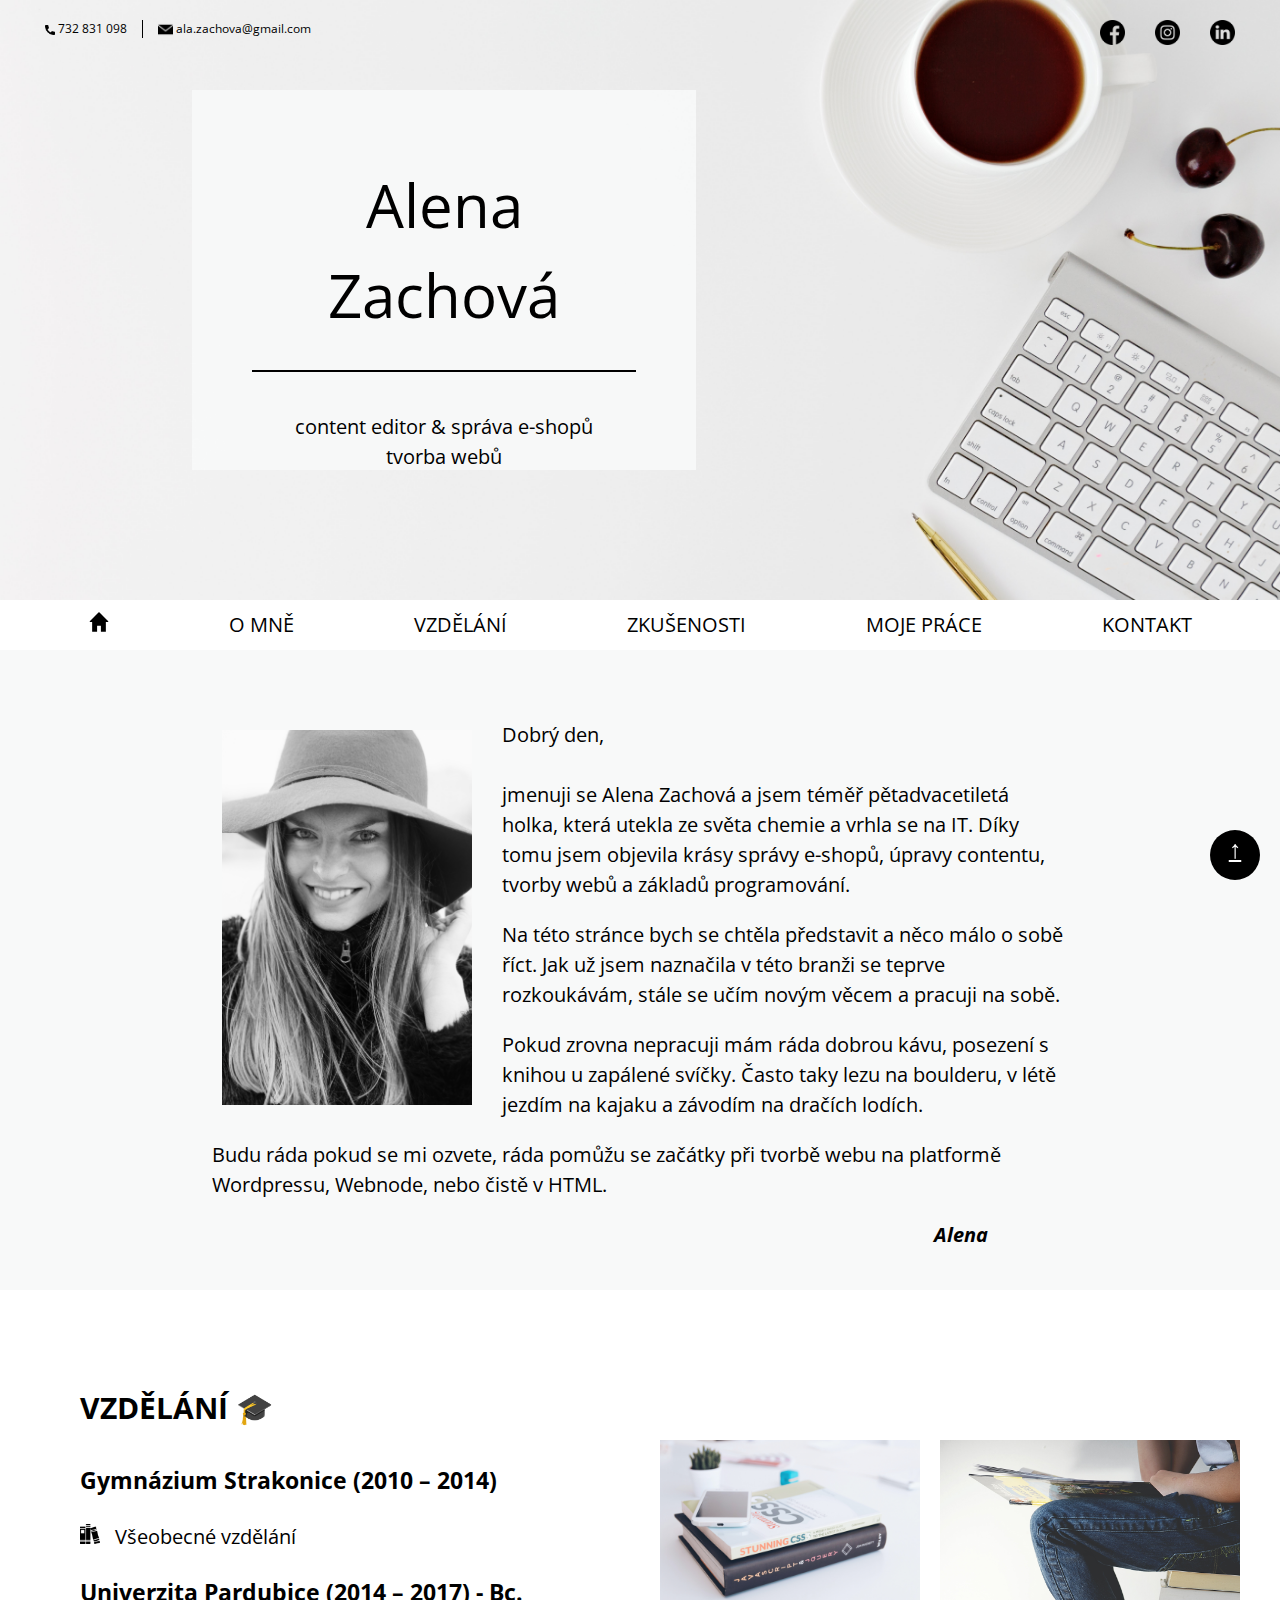
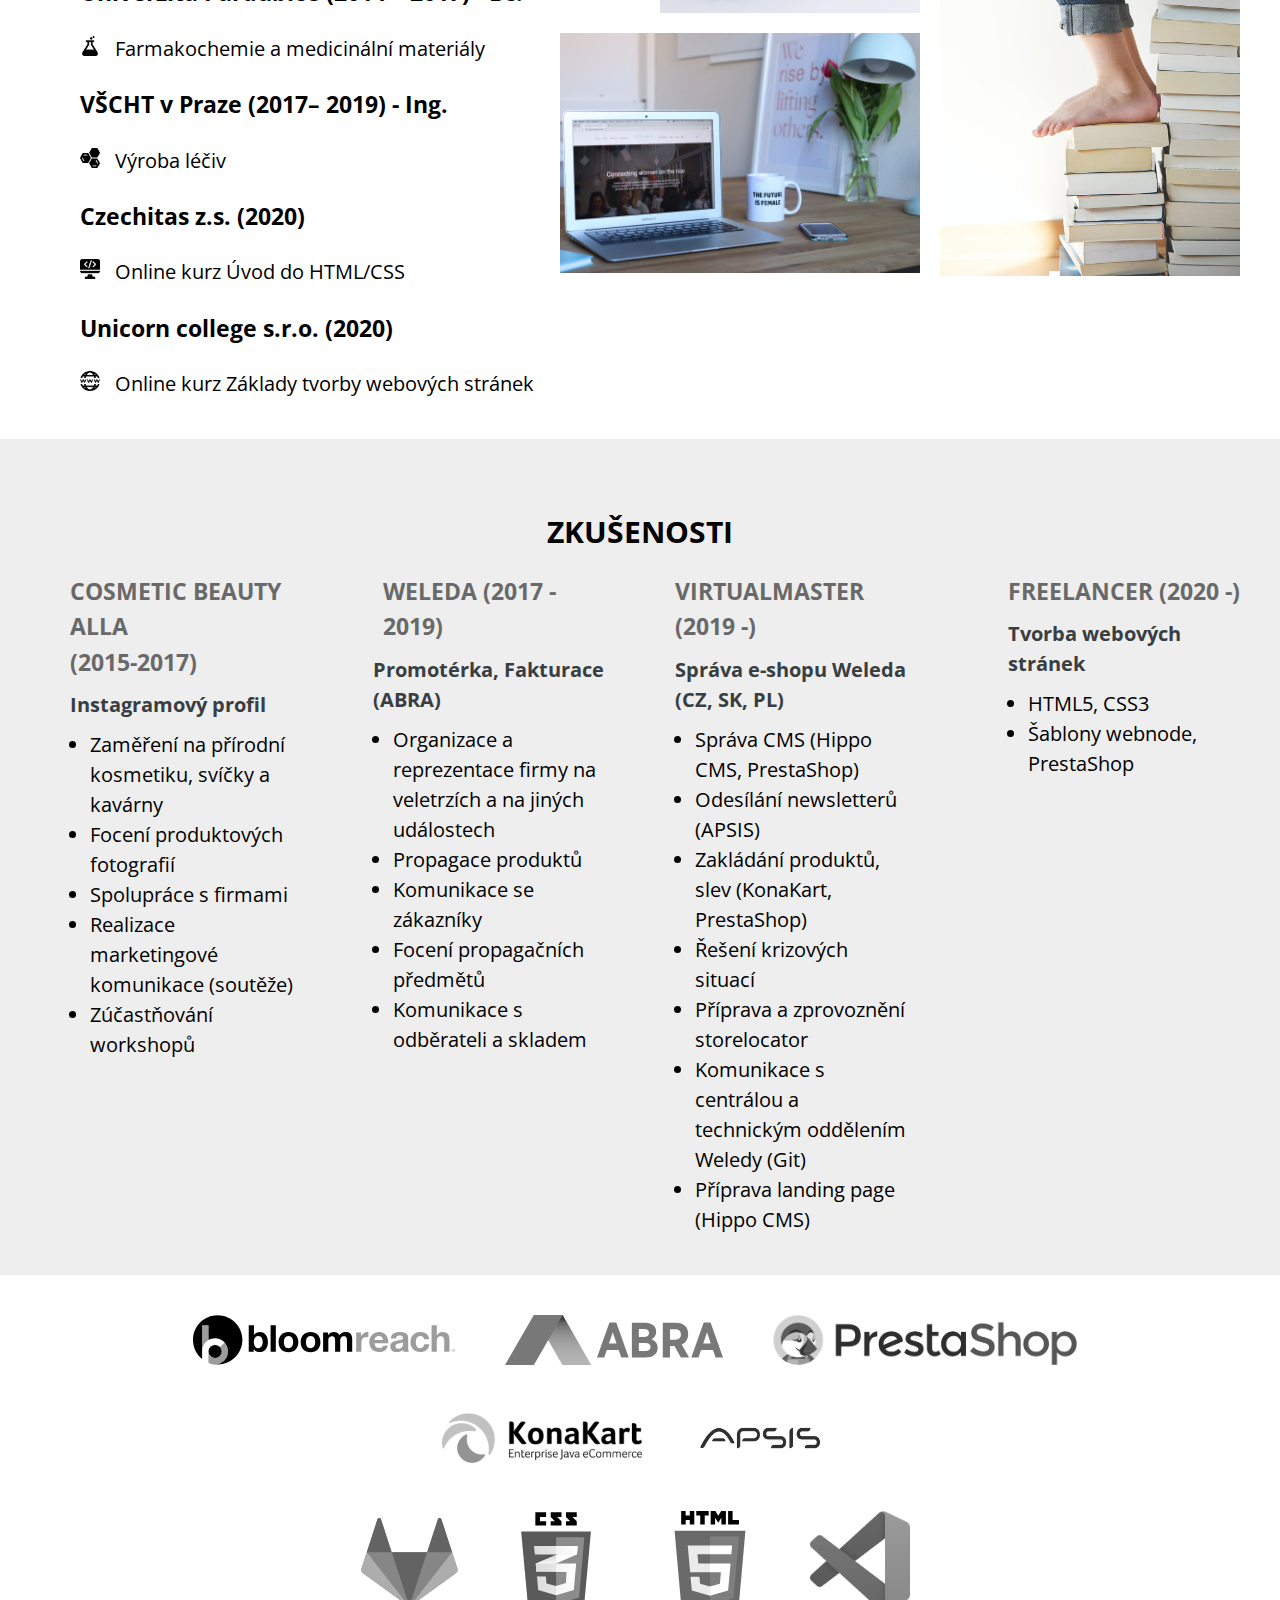
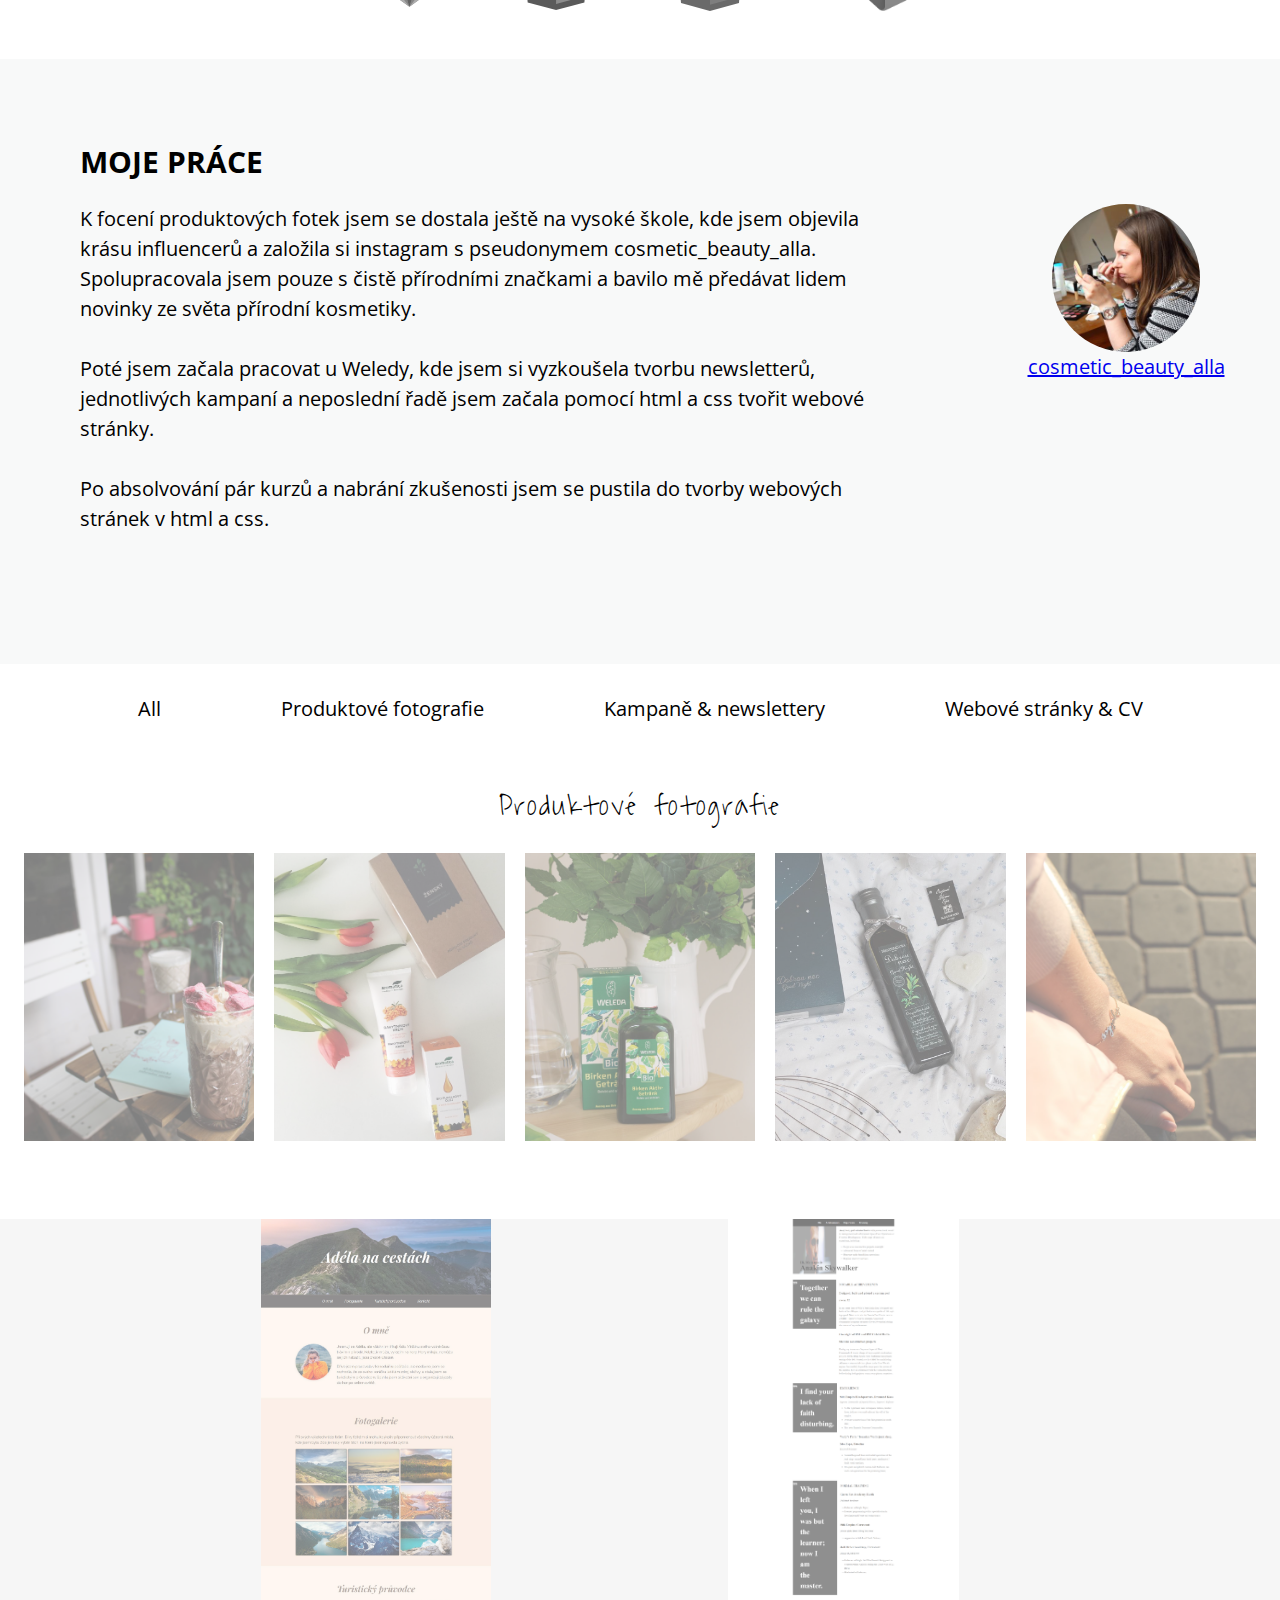
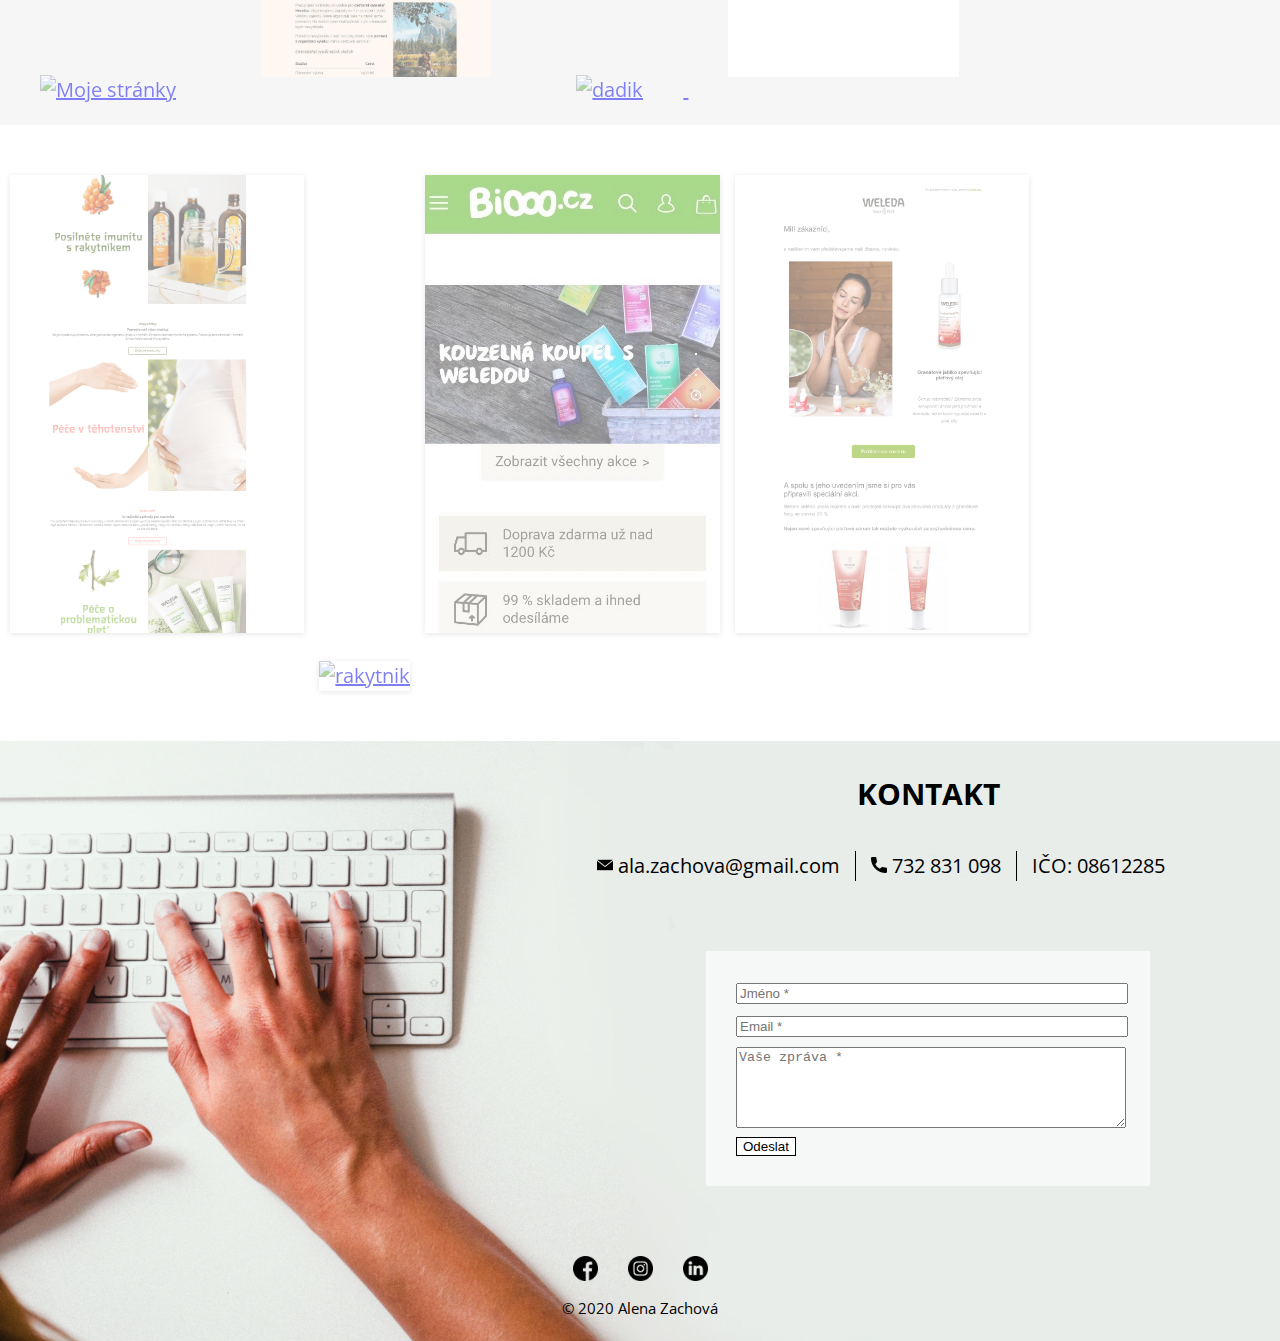
==== commit 4f681883: "Editing index.html for showing images" ====
--- a/index.html
+++ b/index.html
@@ -164,35 +164,35 @@
         <div class="logoss">
             <ul class="logos logos--wide">
                 <li>
-                    <img class="logo2" src="logo/hippo.svg" alt="css">
-                </li>
-                <li>
-                    <img class="logo5" src="logo/abra.svg" alt="css">
-                </li>
-                <li>
-                    <img class="logo4" src="logo/prestashop.svg" alt="css">
+                    <img class="logo2" src="Logo/hippo.svg" alt="css">
+                </li>
+                <li>
+                    <img class="logo5" src="Logo/abra.svg" alt="css">
+                </li>
+                <li>
+                    <img class="logo4" src="Logo/prestashop.svg" alt="css">
                 </li>
             </ul>
             <ul class="logos logos--mid">
                 <li>
-                    <img class="logo5" src="logo/konakart.png" alt="css">
-                </li>
-                <li>
-                    <img class="logo5" src="logo/aps.png" alt="css">
+                    <img class="logo5" src="Logo/konakart.png" alt="css">
+                </li>
+                <li>
+                    <img class="logo5" src="Logo/aps.png" alt="css">
                 </li>
             </ul>
             <ul class="logos logos--high">
                 <li>
-                    <img class="logo5" src="logo/git.svg" alt="css">
-                </li>
-                <li>
-                    <img class="logo1" src="logo/css3.svg" alt="css">
-                </li>
-                <li>
-                    <img class="logo3" src="logo/html.svg" alt="css">
-                </li>
-                <li>
-                    <img class="logo5" src="logo/code.png" alt="css">
+                    <img class="logo5" src="Logo/git.svg" alt="css">
+                </li>
+                <li>
+                    <img class="logo1" src="Logo/css3.svg" alt="css">
+                </li>
+                <li>
+                    <img class="logo3" src="Logo/html.svg" alt="css">
+                </li>
+                <li>
+                    <img class="logo5" src="Logo/code.png" alt="css">
                 </li>
             </ul>
         </div>
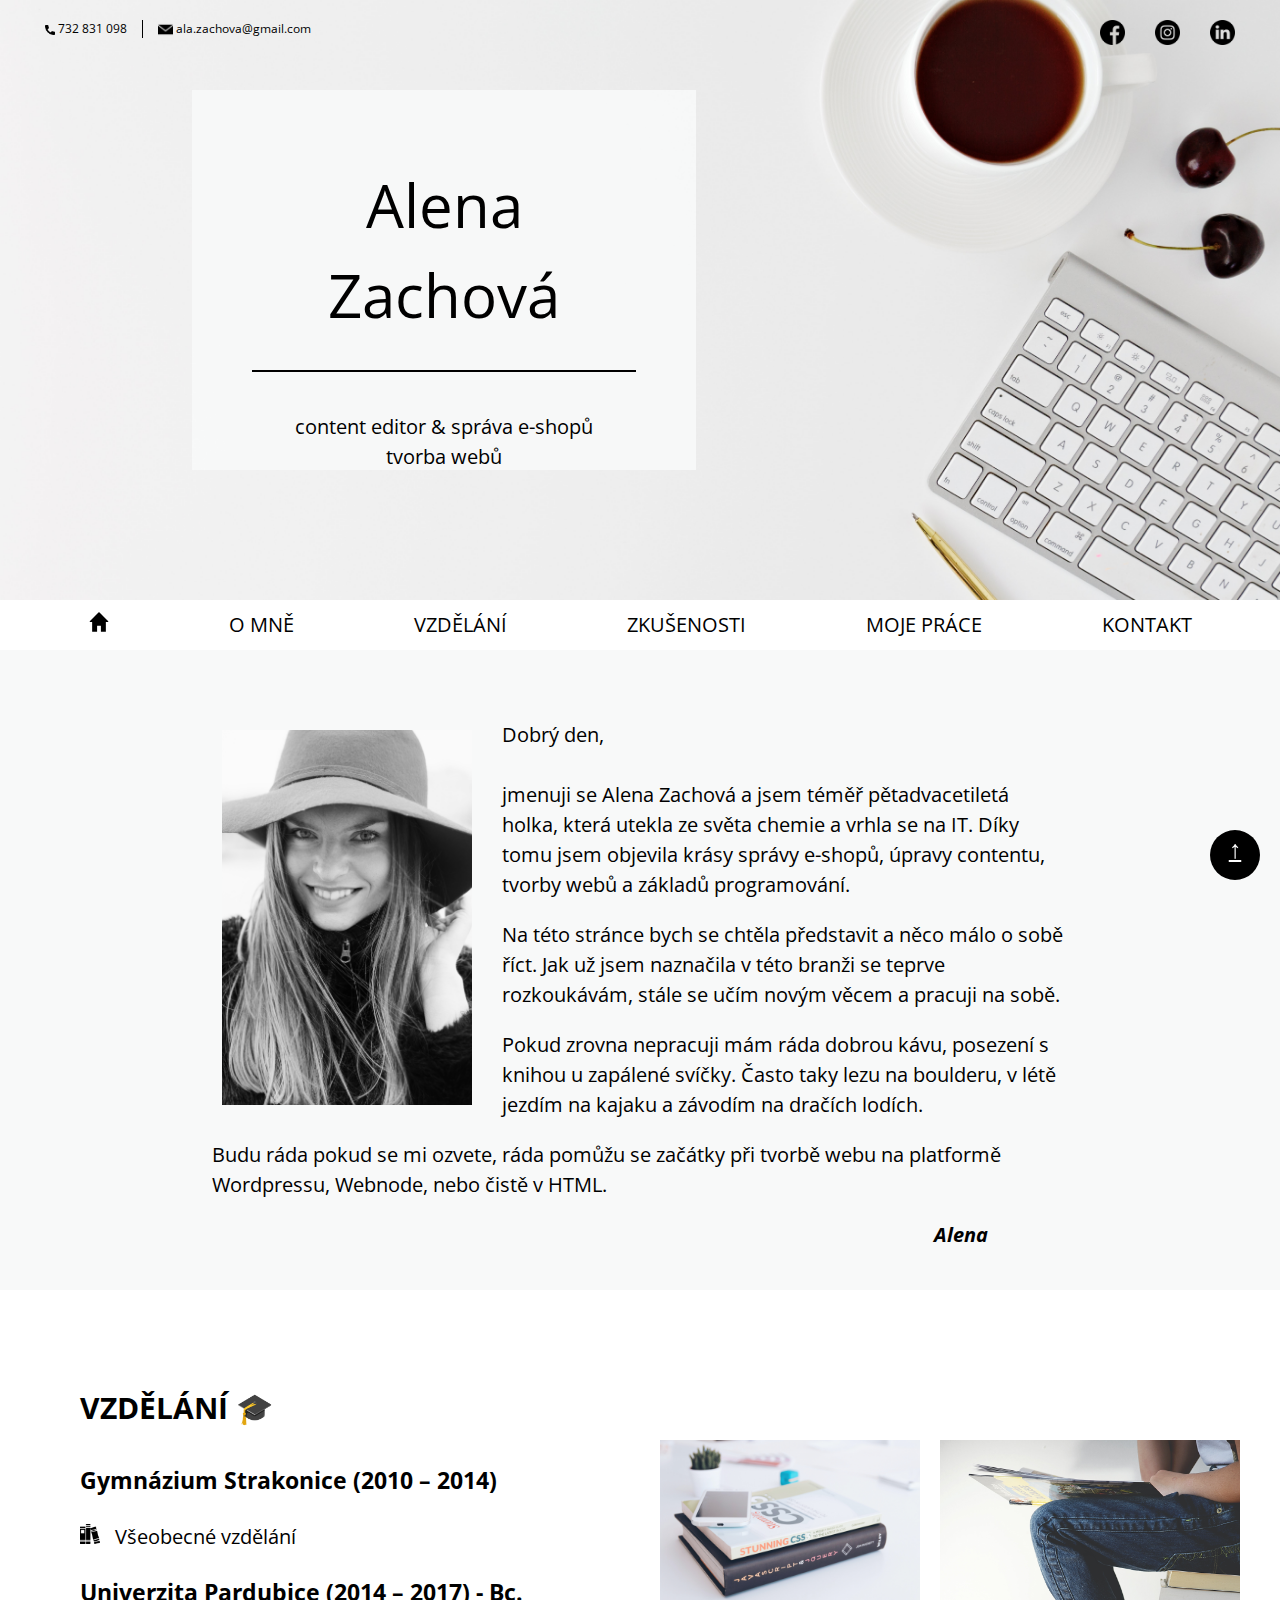
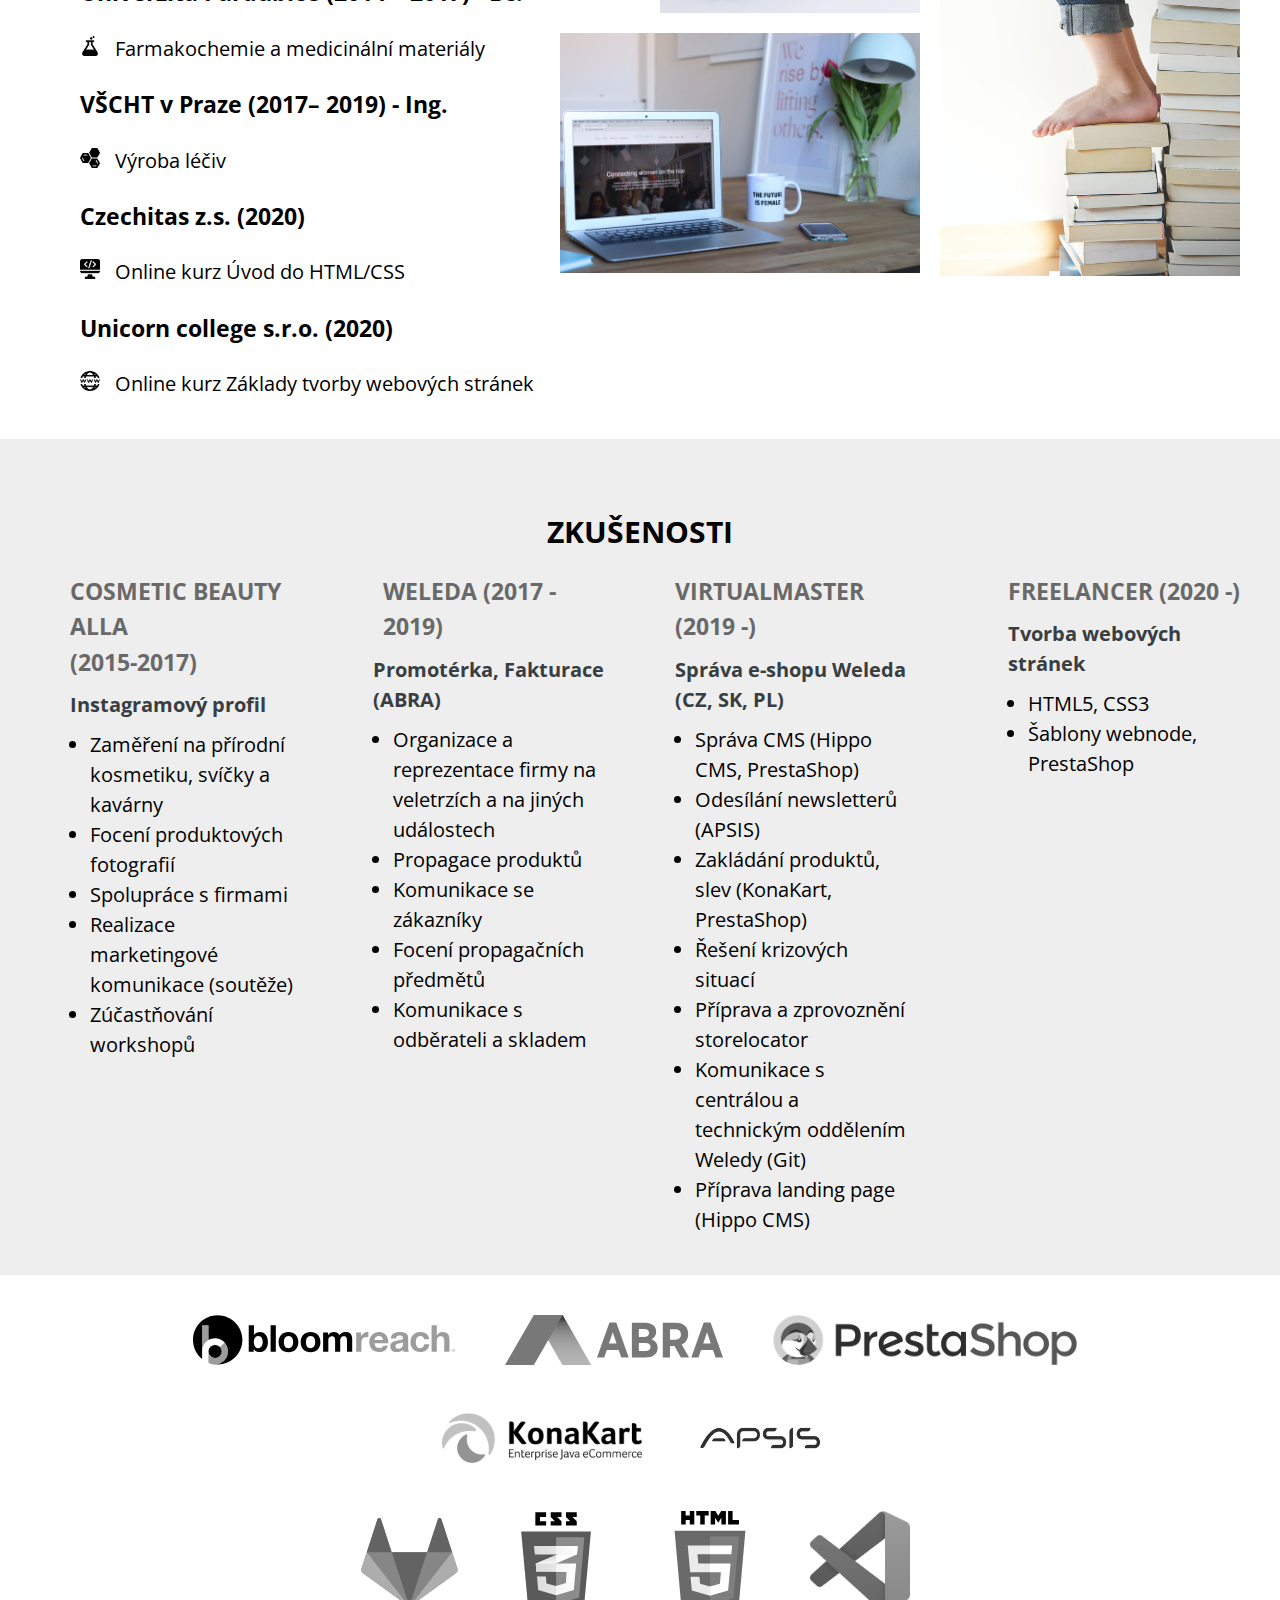
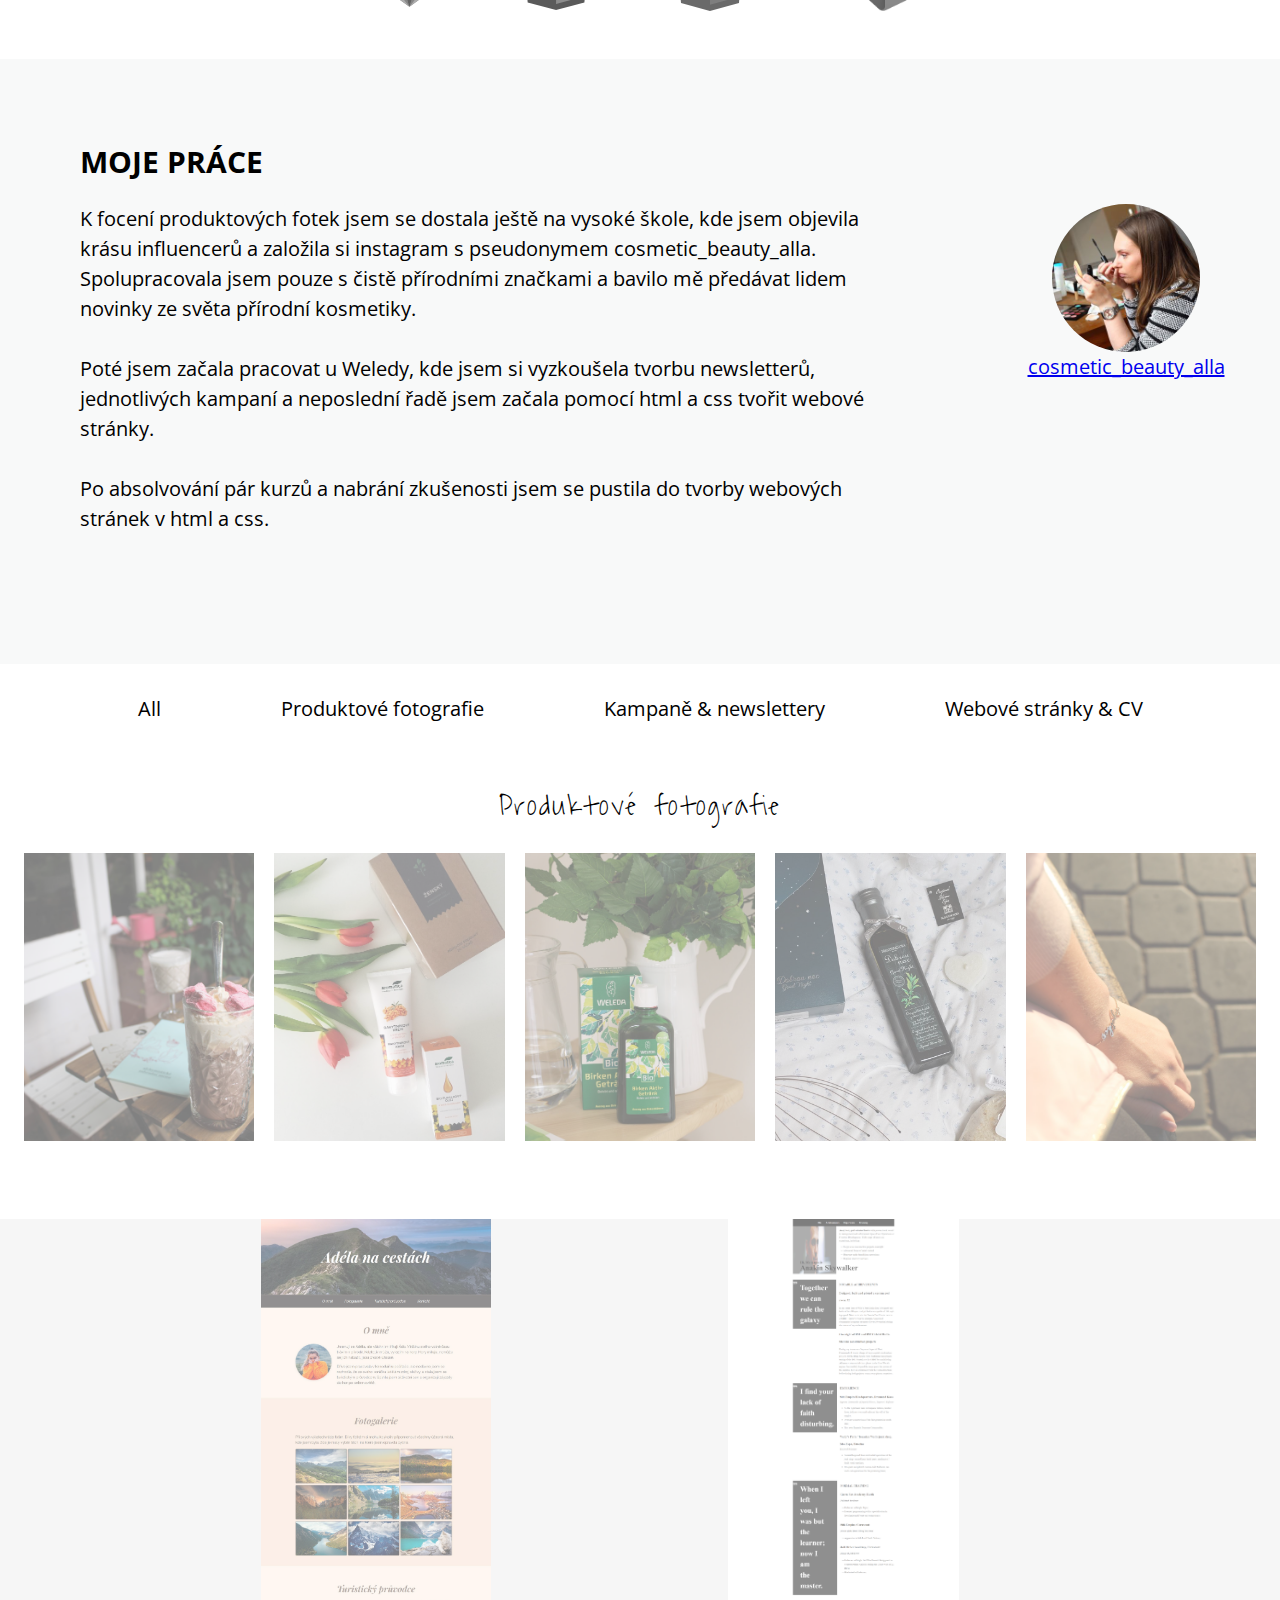
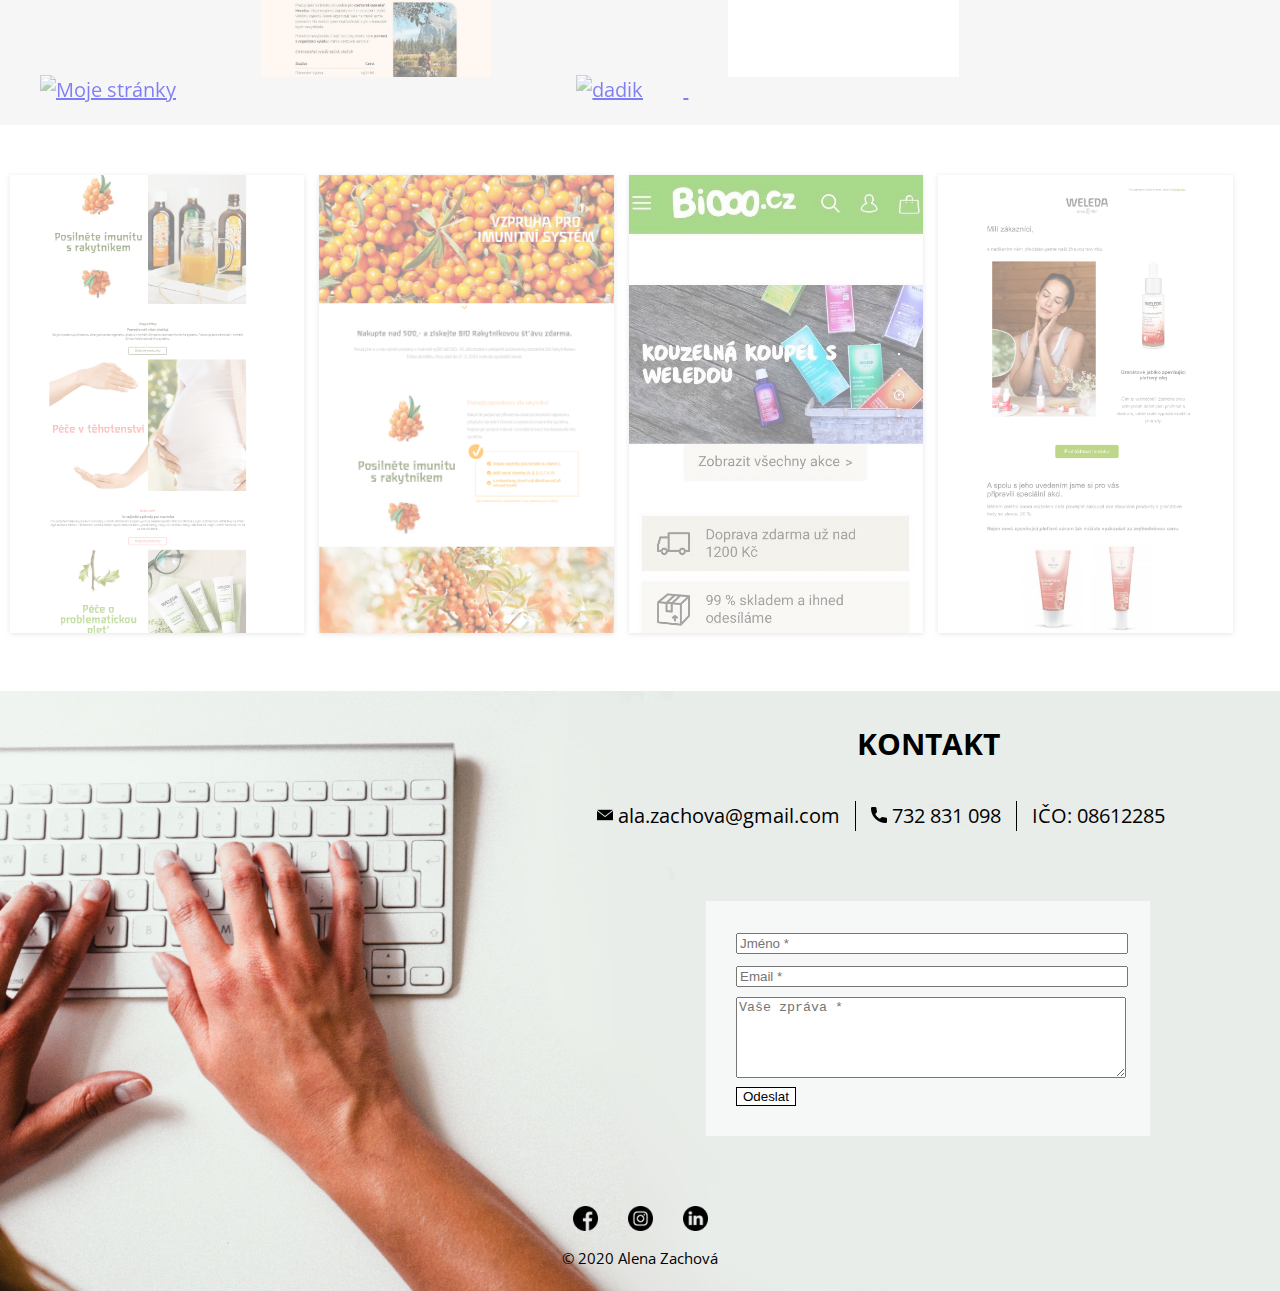
==== commit 8ff936ff: "Renaming file Rakytnik with uppercase" ====
--- a/index.html
+++ b/index.html
@@ -269,7 +269,7 @@
         <a href="vse.png" title="Heroportfolio" rel="lightbox[reference]"><img class="hod" src="vse.png"
                 alt="heroportfolio"></a>
         <a href="Rakytnik3.png" title="Rakytníková campaign landing page" rel="lightbox[reference]"><img class="a"
-                src="rakytnik3.png" alt="rakytnik"></a>
+                src="Rakytnik3.png" alt="rakytnik"></a>
         <a href="biooo.jpg" title="Kampaň pro BIOOO" rel="lightbox[reference]"><img class="a" src="biooo.jpg"
                 alt="Kampaň pro BIOOO"></a>
         <a href="unorove-novinky-newsletter2.jpg" title="Newsletter" rel="lightbox[reference]"><img class="a"
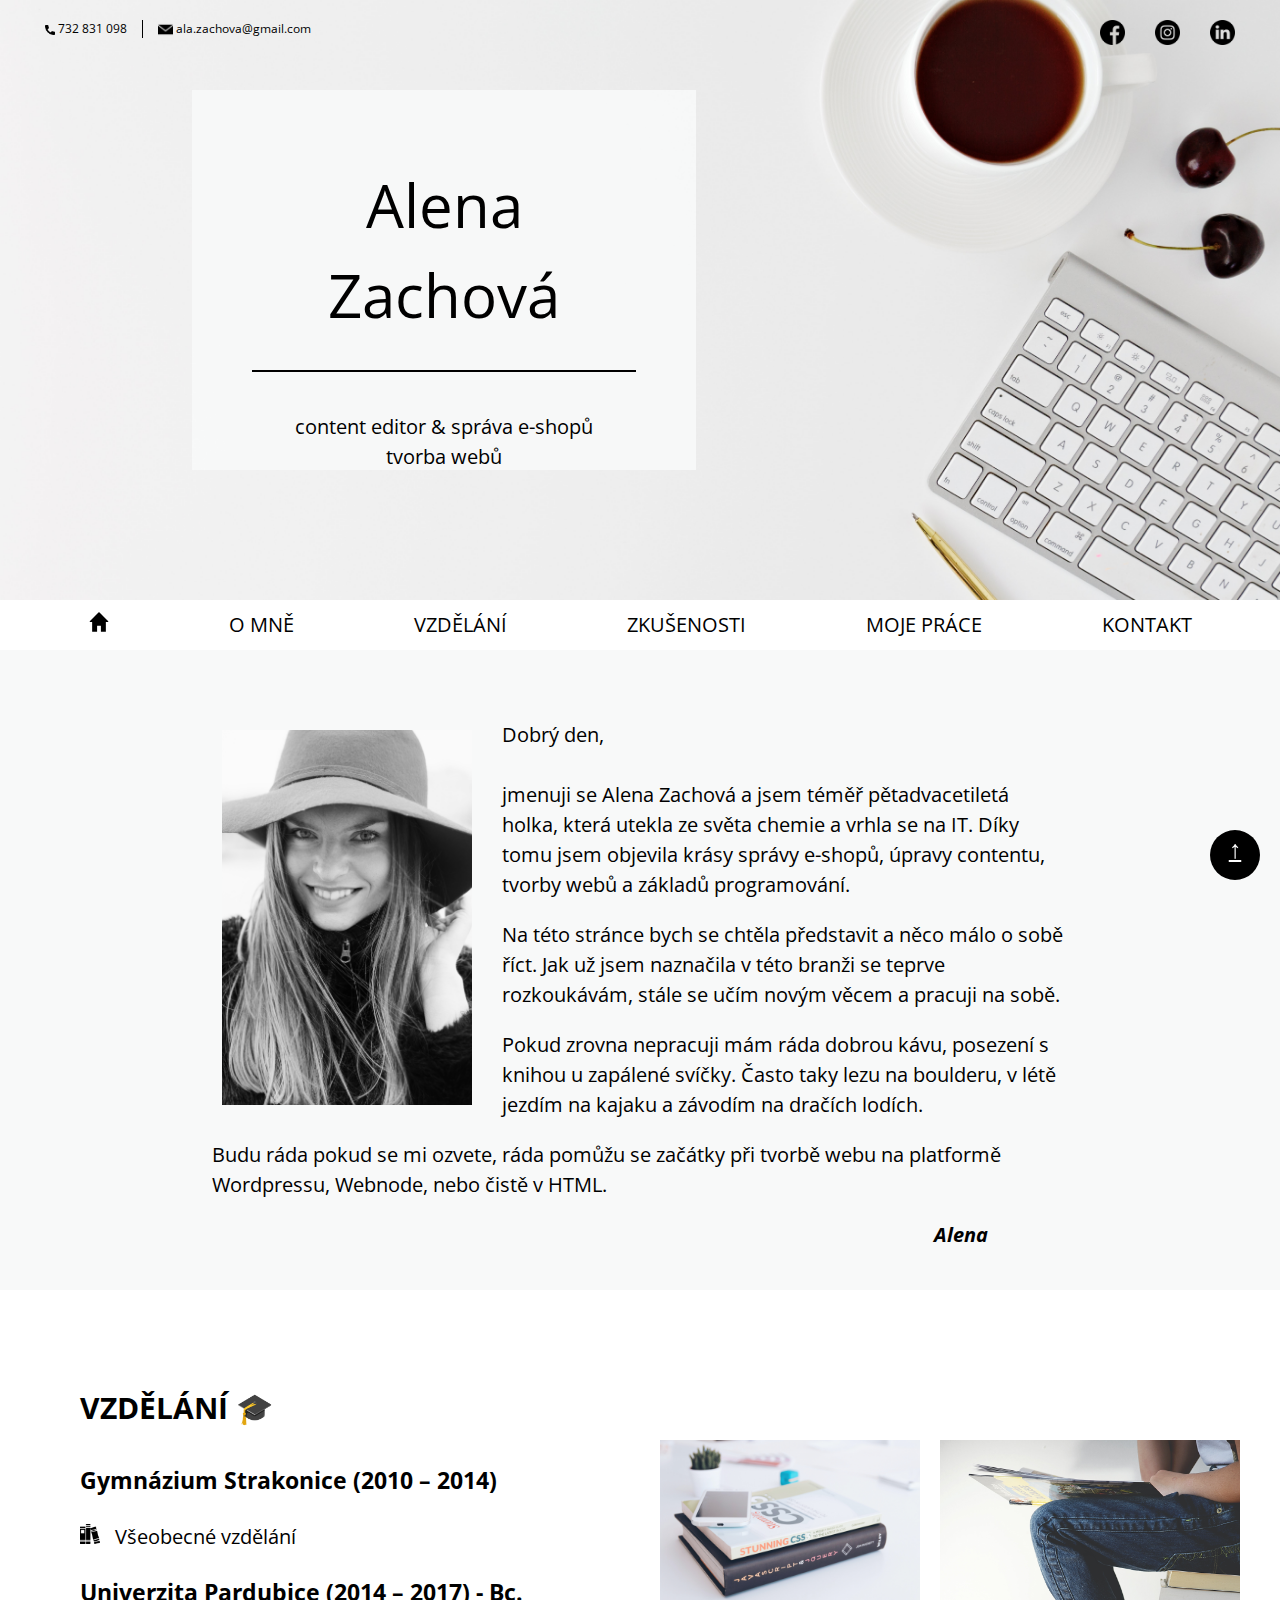
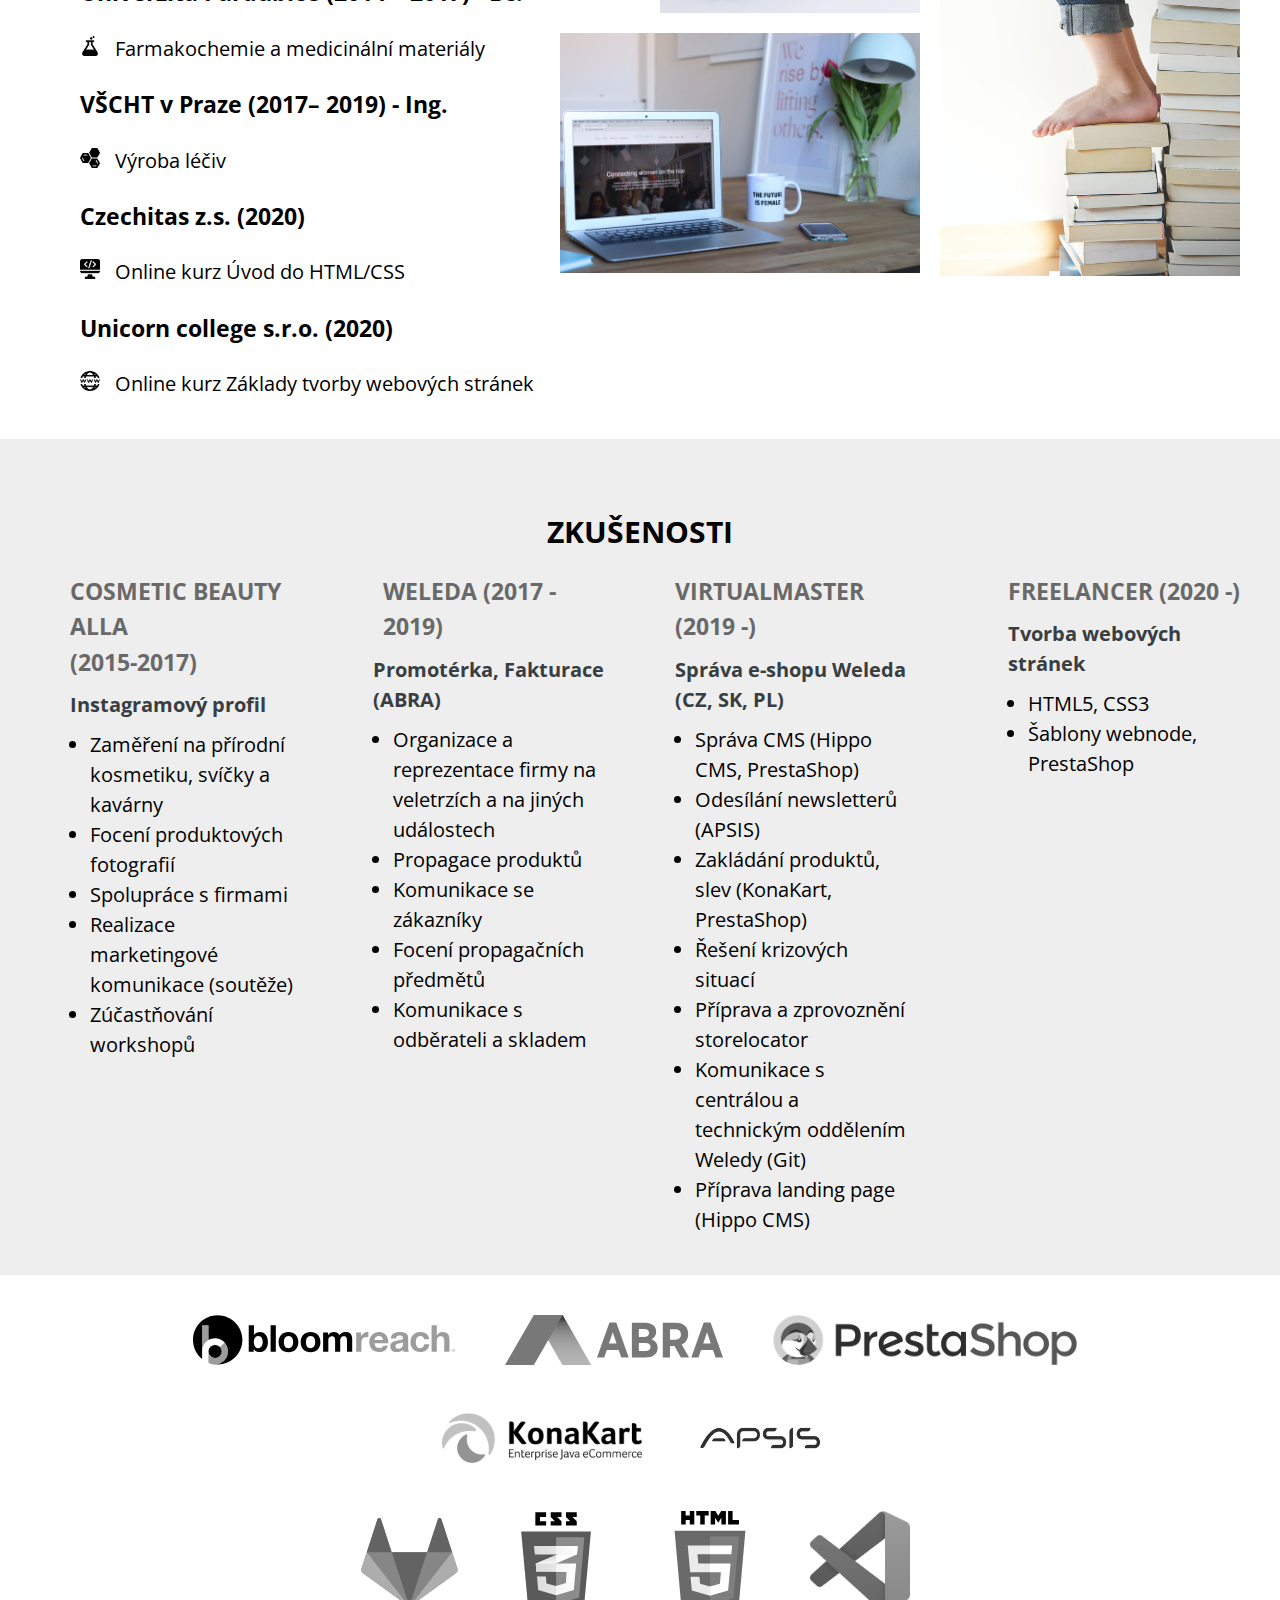
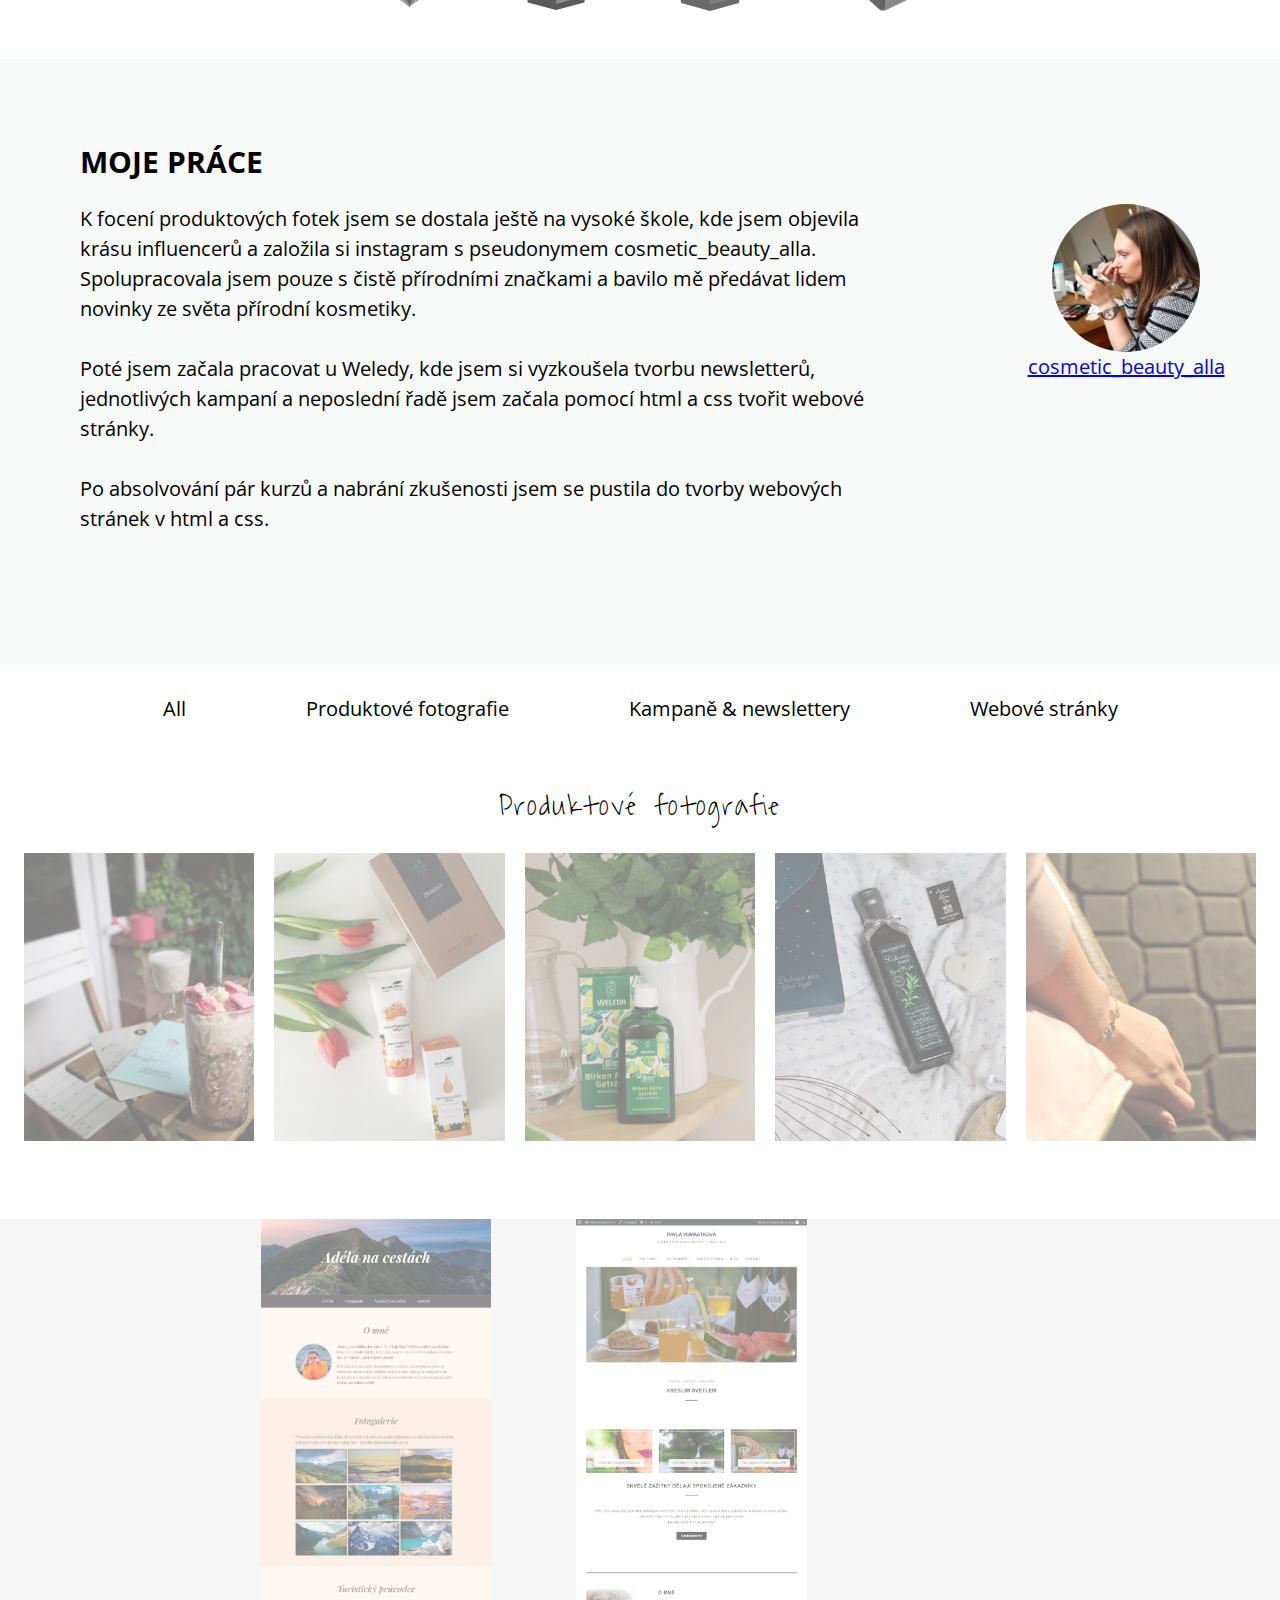
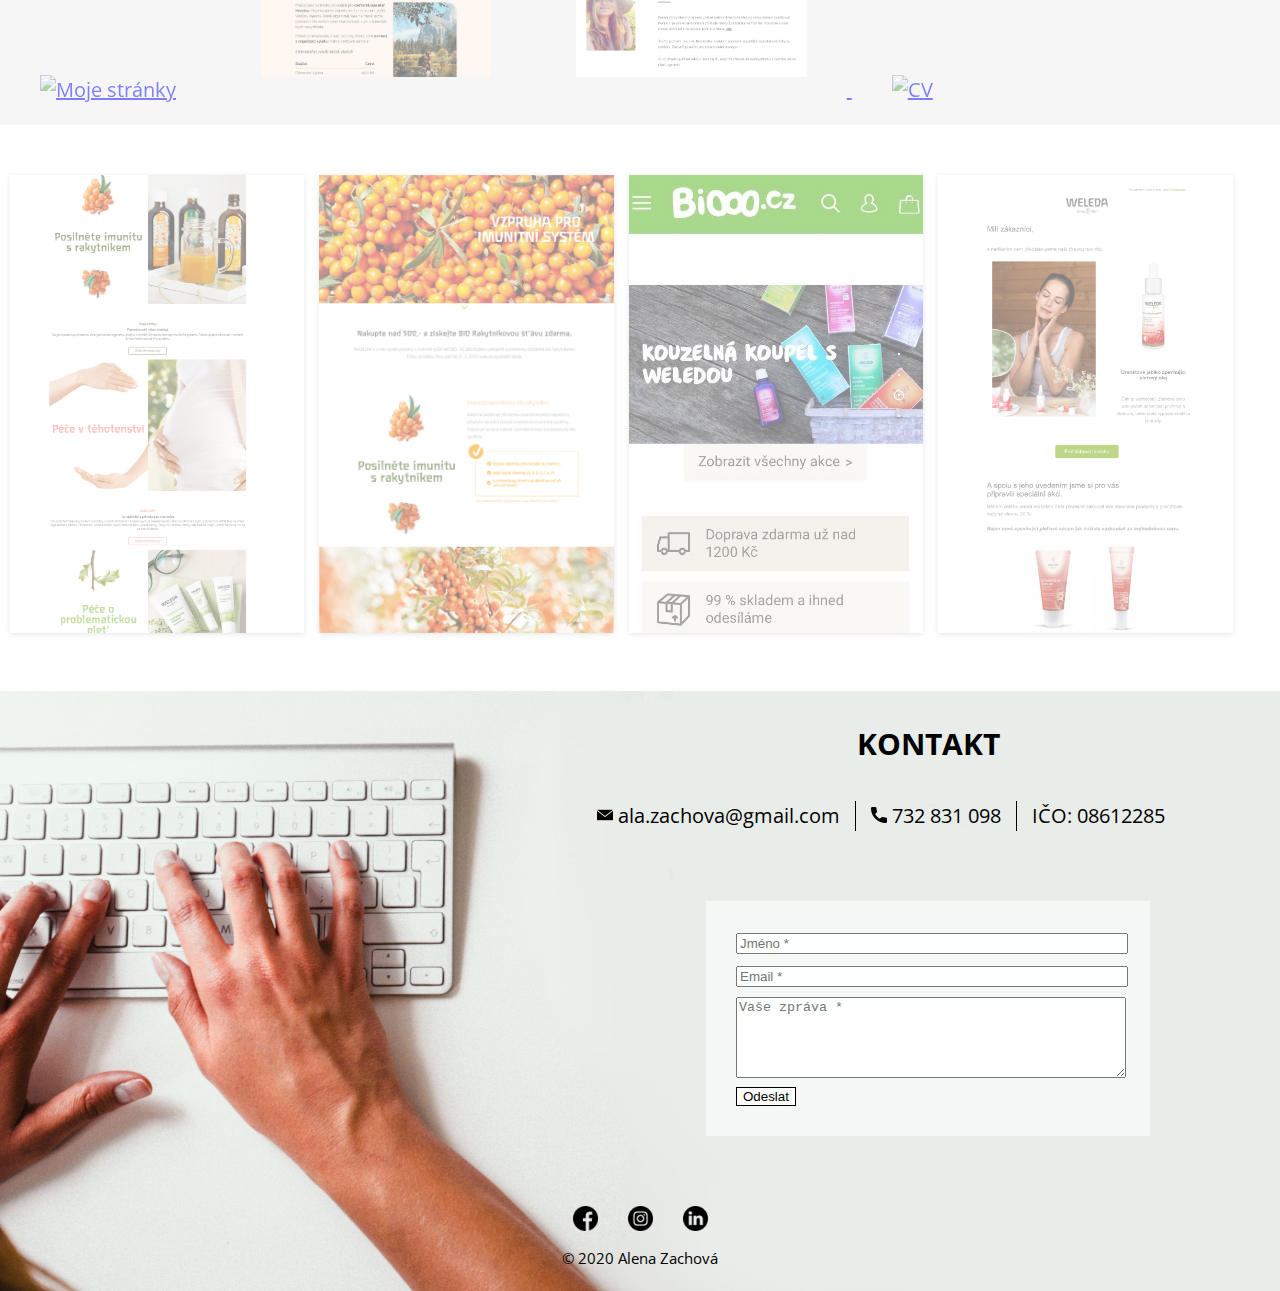
==== commit a239efd7: "boho+paja" ====
--- a/index.html
+++ b/index.html
@@ -2,242 +2,243 @@
 <html lang="en">
 
 <head>
-    <meta charset="UTF-8">
-    <meta name="description" content="Alena Zachová - Portofilo, Freelancer, Frontend developer">
-    <meta name="keywords" content="Portfolio, Contend editor, Frontend developer, Freelancer">
-    <meta name="author" content="Alena Zachová">
-    <link rel="icon" type="image/png" sizes="16x16" href="coding.png">
-    <meta name="viewport" content="width=device-width, initial-scale=1.0">
-    <title>Alena Zachová</title>
-    <link href="https://fonts.googleapis.com/css?family=Open+Sans:400,700&display=swap&subset=latin-ext"
-        rel="stylesheet">
-    <link href="https://fonts.googleapis.com/css?family=Caveat:400,700&display=swap&subset=latin-ext" rel="stylesheet">
-    <link href="https://fonts.googleapis.com/css?family=Waiting+for+the+Sunrise&display=swap" rel="stylesheet">
-    <link rel="stylesheet" href="./css/style.css">
-    <link rel="stylesheet" href="css/lightbox.css" type="text/css" media="screen" />
-    <script src="js/lightbox-plus-jquery.js"></script>
+  <meta charset="UTF-8">
+  <meta name="description" content="Alena Zachová - Portofilo, Freelancer, Frontend developer">
+  <meta name="keywords" content="Portfolio, Contend editor, Frontend developer, Freelancer">
+  <meta name="author" content="Alena Zachová">
+  <link rel="icon" type="image/png" sizes="16x16" href="coding.png">
+  <meta name="viewport" content="width=device-width, initial-scale=1.0">
+  <title>Alena Zachová</title>
+  <link href="https://fonts.googleapis.com/css?family=Open+Sans:400,700&display=swap&subset=latin-ext" rel="stylesheet">
+  <link href="https://fonts.googleapis.com/css?family=Caveat:400,700&display=swap&subset=latin-ext" rel="stylesheet">
+  <link href="https://fonts.googleapis.com/css?family=Waiting+for+the+Sunrise&display=swap" rel="stylesheet">
+  <link rel="stylesheet" href="./css/style.css">
+  <link rel="stylesheet" href="css/lightbox.css" type="text/css" media="screen" />
+  <script src="js/lightbox-plus-jquery.js"></script>
 
 </head>
 
 <body>
-    <article>
-    </article>
-    <header class="hlavicka">
-
-        <ul class="navigace">
-            <li><a href="tel:+420 732 831 098"><img src="phone.png" alt="phone" class="phone"> 732 831 098</a></li>
-            <li><a href="mailto:ala.zachova.com"><img src="mail.png" alt="mail" class="mail"> ala.zachova@gmail.com</a>
-            </li>
-            <li><a href="https://www.facebook.com/alca.k.zachova"><img src="facebook.png" alt="fb" class="fb"></a>
-            </li>
-            <li><a href="https://www.instagram.com/allinecka/?hl=cs"><img src="instagram.png" alt="insta"
-                        class="insta"></a></li>
-            <li><a href="https://www.linkedin.com/in/alena-zachov%C3%A1-1596a2156/"><img src="linkedin.png" alt="in"
-                        class="in"></a></li>
-        </ul>
-
-        <div>
-            <h1>
-                Alena Zachová
-                <hr color="black">
-            </h1>
-            <p class="content">content editor & správa e-shopů <br> tvorba webů</p>
-        </div>
-    </header>
-    <nav>
-        <ul>
-            <li class="aktivni"><a href="./Alen.html"><img class="domecek" src="domecek.svg" alt="domecek"></a></li>
-            <li><a href="#omne">O MNĚ</a></li>
-            <li><a href="#vzdelani">VZDĚLÁNÍ</a>
-            <li><a href="#mojeprace">ZKUŠENOSTI</a></li>
-            <li><a href="#pracee">MOJE PRÁCE</a></li>
-            <li><a href="#kontakt">KONTAKT</a></li>
-        </ul>
-    </nav>
-    <section id="omne" class="omne">
-        <img class="ja" src="ja.jpg" alt="ja">
-        <p>Dobrý den,<br>
-            <br>
-            jmenuji se Alena Zachová a jsem téměř pětadvacetiletá holka, která utekla ze světa chemie a vrhla se na
-            IT.
-            <!-- <!-- <form>
+  <article>
+  </article>
+  <header class="hlavicka">
+
+    <ul class="navigace">
+      <li>
+        <a href="tel:+420 732 831 098"><img src="phone.png" alt="phone" class="phone"> 732 831 098</a>
+      </li>
+      <li>
+        <a href="mailto:ala.zachova.com"><img src="mail.png" alt="mail" class="mail"> ala.zachova@gmail.com</a>
+      </li>
+      <li>
+        <a href="https://www.facebook.com/alca.k.zachova"><img src="facebook.png" alt="fb" class="fb"></a>
+      </li>
+      <li>
+        <a href="https://www.instagram.com/allinecka/?hl=cs"><img src="instagram.png" alt="insta" class="insta"></a>
+      </li>
+      <li>
+        <a href="https://www.linkedin.com/in/alena-zachov%C3%A1-1596a2156/"><img src="linkedin.png" alt="in" class="in"></a>
+      </li>
+    </ul>
+
+    <div>
+      <h1>
+        Alena Zachová
+        <hr color="black">
+      </h1>
+      <p class="content">content editor & správa e-shopů <br> tvorba webů</p>
+    </div>
+  </header>
+  <nav>
+    <ul>
+      <li class="aktivni">
+        <a href="./Alen.html"><img class="domecek" src="domecek.svg" alt="domecek"></a>
+      </li>
+      <li><a href="#omne">O MNĚ</a></li>
+      <li><a href="#vzdelani">VZDĚLÁNÍ</a>
+        <li><a href="#mojeprace">ZKUŠENOSTI</a></li>
+        <li><a href="#pracee">MOJE PRÁCE</a></li>
+        <li><a href="#kontakt">KONTAKT</a></li>
+    </ul>
+  </nav>
+  <section id="omne" class="omne">
+    <img class="ja" src="ja.jpg" alt="ja">
+    <p>Dobrý den,<br>
+      <br> jmenuji se Alena Zachová a jsem téměř pětadvacetiletá holka, která utekla ze světa chemie a vrhla se na IT.
+      <!-- <!-- <form>
                 <label for="emailform">Vložit</label>
                 <input type="email" id="emailform" placeholder="E-mail">
                 <input type="password"></form> 
             <button>LOGIN</button> -->
-            Díky tomu jsem objevila krásy správy e-shopů, úpravy contentu, tvorby webů a základů programování.</p>
-        <p> Na této stránce bych se chtěla představit a něco málo o sobě říct. Jak už jsem naznačila v této branži
-            se teprve rozkoukávám, stále se učím novým věcem a pracuji na sobě.</p>
-        <p>Pokud zrovna nepracuji mám ráda dobrou kávu, posezení s knihou u zapálené svíčky. Často taky lezu na boulderu, v létě jezdím na kajaku a závodím na dračích lodích.</p>
-        <p>Budu ráda pokud se mi ozvete, ráda pomůžu se začátky při tvorbě webu na platformě Wordpressu,
-            Webnode,
-            nebo čistě v HTML. </p>
-        <p class="Alen"><em>Alena</em></p>
-    </section>
-    <section id="vzdelani" class="vzdelani">
-        <h2 class="vzdel">VZDĚLÁNÍ &#x1F393;</h2>
-        <div class="gymnazium">
-            <div>
-                <h3>Gymnázium Strakonice (2010 – 2014)</h3>
-                <ul>
-                    <li><img src="book.png" alt="knihy"> Všeobecné vzdělání</li>
-                </ul>
-
-                <h3>Univerzita Pardubice (2014 – 2017) - Bc.</h3>
-                <ul>
-                    <li><img src="flask.png" alt="banka"> Farmakochemie a medicinální materiály</li>
-                </ul>
-
-                <h3>VŠCHT v Praze (2017– 2019) - Ing.</h3>
-                <ul>
-                    <li><img src="molecular.png" alt="Molekula"> Výroba léčiv</li>
-                </ul>
-
-                <h3>Czechitas z.s. (2020)</h3>
-                <ul>
-                    <li><img src="code.png" alt="Kód"> Online kurz Úvod do HTML/CSS</li>
-                </ul>
-                <h3>Unicorn college s.r.o. (2020)</h3>
-                <ul>
-                    <li><img src="www.png" alt="www"> Online kurz Základy tvorby webových stránek</li>
-                </ul>
-            </div>
-            <div class="knizky">
-                <div class="knizky2">
-                    <img class="css" src="css.jpg" alt="css">
-                    <img class="java" src="women.jpg" alt="java">
-                </div>
-                <img class="kni" src="knih.jpg" alt="knihy">
-            </div>
+      Díky tomu jsem objevila krásy správy e-shopů, úpravy contentu, tvorby webů a základů programování.</p>
+    <p> Na této stránce bych se chtěla představit a něco málo o sobě říct. Jak už jsem naznačila v této branži se teprve rozkoukávám, stále se učím novým věcem a pracuji na sobě.</p>
+    <p>Pokud zrovna nepracuji mám ráda dobrou kávu, posezení s knihou u zapálené svíčky. Často taky lezu na boulderu, v létě jezdím na kajaku a závodím na dračích lodích.</p>
+    <p>Budu ráda pokud se mi ozvete, ráda pomůžu se začátky při tvorbě webu na platformě Wordpressu, Webnode, nebo čistě v HTML. </p>
+    <p class="Alen"><em>Alena</em></p>
+  </section>
+  <section id="vzdelani" class="vzdelani">
+    <h2 class="vzdel">VZDĚLÁNÍ &#x1F393;</h2>
+    <div class="gymnazium">
+      <div>
+        <h3>Gymnázium Strakonice (2010 – 2014)</h3>
+        <ul>
+          <li><img src="book.png" alt="knihy"> Všeobecné vzdělání</li>
+        </ul>
+
+        <h3>Univerzita Pardubice (2014 – 2017) - Bc.</h3>
+        <ul>
+          <li><img src="flask.png" alt="banka"> Farmakochemie a medicinální materiály</li>
+        </ul>
+
+        <h3>VŠCHT v Praze (2017– 2019) - Ing.</h3>
+        <ul>
+          <li><img src="molecular.png" alt="Molekula"> Výroba léčiv</li>
+        </ul>
+
+        <h3>Czechitas z.s. (2020)</h3>
+        <ul>
+          <li><img src="code.png" alt="Kód"> Online kurz Úvod do HTML/CSS</li>
+        </ul>
+        <h3>Unicorn college s.r.o. (2020)</h3>
+        <ul>
+          <li><img src="www.png" alt="www"> Online kurz Základy tvorby webových stránek</li>
+        </ul>
+      </div>
+      <div class="knizky">
+        <div class="knizky2">
+          <img class="css" src="css.jpg" alt="css">
+          <img class="java" src="women.jpg" alt="java">
         </div>
-    </section>
-
-
-    <section id="mojeprace" class="Zkušenosti">
-        <h2 class="sekcezkusenosti">ZKUŠENOSTI</h2>
-        <div class="prace">
-            <div class="instagram">
-                <h3 class="allinecka1">COSMETIC BEAUTY ALLA <br>(2015-2017)</h3>
-                <h4 class="allinecka2">Instagramový profil</h4>
-                <ul>
-                    <li>Zaměření na přírodní kosmetiku, svíčky a kavárny</li>
-                    <li>Focení produktových fotografií</li>
-                    <li>Spolupráce s firmami</li>
-                    <li>Realizace marketingové komunikace (soutěže)</li>
-                    <li>Zúčastňování workshopů</li>
-                </ul>
-            </div>
-            <div class="prace1">
-                <h3 class="weleda">WELEDA (2017 - 2019)</h3>
-                <h4 class="weleda1">Promotérka, Fakturace (ABRA)</h4>
-                <ul>
-                    <li>Organizace a reprezentace firmy na <br>veletrzích a na jiných událostech</li>
-                    <li>Propagace produktů</li>
-                    <li>Komunikace se zákazníky</li>
-                    <li>Focení propagačních předmětů</li>
-                    <li>Komunikace s odběrateli a skladem</li>
-                </ul>
-            </div>
-            <div class="prace2">
-                <h3 class="virtualmaster">VIRTUALMASTER (2019 -)</h3>
-                <h4 class="virtualmaster2">Správa e-shopu Weleda <br>(CZ, SK, PL)</h4>
-                <ul>
-                    <li>Správa CMS (Hippo CMS, PrestaShop)</li>
-                    <li>Odesílání newsletterů (APSIS)</li>
-                    <li>Zakládání produktů, slev (KonaKart, PrestaShop)</li>
-                    <li>Řešení krizových situací</li>
-                    <li>Příprava a zprovoznění storelocator</li>
-                    <li>Komunikace s centrálou a technickým oddělením Weledy (Git)</li>
-                    <li>Příprava landing page (Hippo CMS)</li>
-
-                </ul>
-            </div>
-            <div class="free">
-                <h3 class="freelancer">FREELANCER (2020 -)</h3>
-                <h4 class="freelancer1">Tvorba webových stránek</h4>
-                <ul>
-                    <li>HTML5, CSS3</li>
-                    <li>Šablony webnode, PrestaShop</li>
-                </ul>
-            </div>
-        </div>
-        <div class="logoss">
-            <ul class="logos logos--wide">
-                <li>
-                    <img class="logo2" src="Logo/hippo.svg" alt="css">
-                </li>
-                <li>
-                    <img class="logo5" src="Logo/abra.svg" alt="css">
-                </li>
-                <li>
-                    <img class="logo4" src="Logo/prestashop.svg" alt="css">
-                </li>
-            </ul>
-            <ul class="logos logos--mid">
-                <li>
-                    <img class="logo5" src="Logo/konakart.png" alt="css">
-                </li>
-                <li>
-                    <img class="logo5" src="Logo/aps.png" alt="css">
-                </li>
-            </ul>
-            <ul class="logos logos--high">
-                <li>
-                    <img class="logo5" src="Logo/git.svg" alt="css">
-                </li>
-                <li>
-                    <img class="logo1" src="Logo/css3.svg" alt="css">
-                </li>
-                <li>
-                    <img class="logo3" src="Logo/html.svg" alt="css">
-                </li>
-                <li>
-                    <img class="logo5" src="Logo/code.png" alt="css">
-                </li>
-            </ul>
-        </div>
-    </section>
-    <section id="pracee" class="pracovnizkusenosti">
-        <h2 class="pracicka"> MOJE PRÁCE </h2>
-        <div class="oalle">
-            <img class="alla" src="alla.jpg" alt="alla">
-            <a href="https://www.instagram.com/cosmetic_beauty_alla/?hl=cs">cosmetic_beauty_alla</a>
-        </div>
-        <p>K focení produktových fotek jsem se dostala ještě na vysoké škole, kde jsem objevila krásu influencerů a
-            založila si instagram s pseudonymem cosmetic_beauty_alla. Spolupracovala jsem pouze s čistě přírodními značkami a bavilo mě předávat lidem novinky ze světa přírodní kosmetiky.</p> 
-            <p> Poté jsem začala pracovat u Weledy, kde jsem si vyzkoušela tvorbu newsletterů, jednotlivých
-            kampaní a neposlední řadě jsem začala pomocí html a css tvořit webové stránky.</p>
-        <p>Po absolvování pár kurzů a nabrání zkušenosti jsem se pustila do tvorby webových stránek v html a css.
-        </p>
-    </section>
-    <section class="menu">
-        <ul>
-            <li><a href="#all">All</a></li>
-            <li><a href="#produktovefoto">Produktové fotografie</a></li>
-            <li><a href="#kampan">Kampaně & newslettery</a></li>
-            <li><a href="#mojeprace2">Webové stránky & CV </a></li>
-
-        </ul>
-    </section>
-    <section id="produktovefoto" class="fotogalerie">
-        <h2 class="produkty">Produktové fotografie</h2>
-        <div class="fotky pruhledne">
-            <a href="alchymista.jpg" title="Káva v kavárně Alchymista" rel="lightbox[reference]">
-                <img class="hod" src="alchymista.jpg" alt="hod">
-            </a>
-            <a href="zena.jpg" title="Ženský čaj" rel="lightbox[reference]">
-                <img class="hod" src="zena.jpg" alt="Ženský čaj">
-            </a>
-            <a href="briza.jpg" title="Brezová štáva" rel="lightbox[reference]">
-                <img class="hod" src="briza.jpg" alt="Brezová štáva">
-            </a>
-            <a href="manu.jpg" title="Balíček od Manufaktury" rel="lightbox[reference]">
-                <img class="hod" src="manu.jpg" alt="Balíček od Manufaktury">
-            </a>
-            <a href="together.jpg" title="Limitovaný přívěsek Together z Lindexu" rel="lightbox[reference]">
-                <img class="hod" src="together.jpg" alt="Limitovaný přívěsek Together z Lindexu">
-            </a>
-            <!-- <a href="loccitane.jpg" title="Limitovaná svíčka z Loccitane" rel="lightbox[reference]"
+        <img class="kni" src="knih.jpg" alt="knihy">
+      </div>
+    </div>
+  </section>
+
+
+  <section id="mojeprace" class="Zkušenosti">
+    <h2 class="sekcezkusenosti">ZKUŠENOSTI</h2>
+    <div class="prace">
+      <div class="instagram">
+        <h3 class="allinecka1">COSMETIC BEAUTY ALLA <br>(2015-2017)</h3>
+        <h4 class="allinecka2">Instagramový profil</h4>
+        <ul>
+          <li>Zaměření na přírodní kosmetiku, svíčky a kavárny</li>
+          <li>Focení produktových fotografií</li>
+          <li>Spolupráce s firmami</li>
+          <li>Realizace marketingové komunikace (soutěže)</li>
+          <li>Zúčastňování workshopů</li>
+        </ul>
+      </div>
+      <div class="prace1">
+        <h3 class="weleda">WELEDA (2017 - 2019)</h3>
+        <h4 class="weleda1">Promotérka, Fakturace (ABRA)</h4>
+        <ul>
+          <li>Organizace a reprezentace firmy na <br>veletrzích a na jiných událostech</li>
+          <li>Propagace produktů</li>
+          <li>Komunikace se zákazníky</li>
+          <li>Focení propagačních předmětů</li>
+          <li>Komunikace s odběrateli a skladem</li>
+        </ul>
+      </div>
+      <div class="prace2">
+        <h3 class="virtualmaster">VIRTUALMASTER (2019 -)</h3>
+        <h4 class="virtualmaster2">Správa e-shopu Weleda <br>(CZ, SK, PL)</h4>
+        <ul>
+          <li>Správa CMS (Hippo CMS, PrestaShop)</li>
+          <li>Odesílání newsletterů (APSIS)</li>
+          <li>Zakládání produktů, slev (KonaKart, PrestaShop)</li>
+          <li>Řešení krizových situací</li>
+          <li>Příprava a zprovoznění storelocator</li>
+          <li>Komunikace s centrálou a technickým oddělením Weledy (Git)</li>
+          <li>Příprava landing page (Hippo CMS)</li>
+
+        </ul>
+      </div>
+      <div class="free">
+        <h3 class="freelancer">FREELANCER (2020 -)</h3>
+        <h4 class="freelancer1">Tvorba webových stránek</h4>
+        <ul>
+          <li>HTML5, CSS3</li>
+          <li>Šablony webnode, PrestaShop</li>
+        </ul>
+      </div>
+    </div>
+    <div class="logoss">
+      <ul class="logos logos--wide">
+        <li>
+          <img class="logo2" src="Logo/hippo.svg" alt="css">
+        </li>
+        <li>
+          <img class="logo5" src="Logo/abra.svg" alt="css">
+        </li>
+        <li>
+          <img class="logo4" src="Logo/prestashop.svg" alt="css">
+        </li>
+      </ul>
+      <ul class="logos logos--mid">
+        <li>
+          <img class="logo5" src="Logo/konakart.png" alt="css">
+        </li>
+        <li>
+          <img class="logo5" src="Logo/aps.png" alt="css">
+        </li>
+      </ul>
+      <ul class="logos logos--high">
+        <li>
+          <img class="logo5" src="Logo/git.svg" alt="css">
+        </li>
+        <li>
+          <img class="logo1" src="Logo/css3.svg" alt="css">
+        </li>
+        <li>
+          <img class="logo3" src="Logo/html.svg" alt="css">
+        </li>
+        <li>
+          <img class="logo5" src="Logo/code.png" alt="css">
+        </li>
+      </ul>
+    </div>
+  </section>
+  <section id="pracee" class="pracovnizkusenosti">
+    <h2 class="pracicka"> MOJE PRÁCE </h2>
+    <div class="oalle">
+      <img class="alla" src="alla.jpg" alt="alla">
+      <a href="https://www.instagram.com/cosmetic_beauty_alla/?hl=cs">cosmetic_beauty_alla</a>
+    </div>
+    <p>K focení produktových fotek jsem se dostala ještě na vysoké škole, kde jsem objevila krásu influencerů a založila si instagram s pseudonymem cosmetic_beauty_alla. Spolupracovala jsem pouze s čistě přírodními značkami a bavilo mě předávat lidem novinky
+      ze světa přírodní kosmetiky.</p>
+    <p> Poté jsem začala pracovat u Weledy, kde jsem si vyzkoušela tvorbu newsletterů, jednotlivých kampaní a neposlední řadě jsem začala pomocí html a css tvořit webové stránky.</p>
+    <p>Po absolvování pár kurzů a nabrání zkušenosti jsem se pustila do tvorby webových stránek v html a css.
+    </p>
+  </section>
+  <section class="menu">
+    <ul>
+      <li><a href="#all">All</a></li>
+      <li><a href="#produktovefoto">Produktové fotografie</a></li>
+      <li><a href="#kampan">Kampaně & newslettery</a></li>
+      <li><a href="#mojeprace2">Webové stránky</a></li>
+
+    </ul>
+  </section>
+  <section id="produktovefoto" class="fotogalerie">
+    <h2 class="produkty">Produktové fotografie</h2>
+    <div class="fotky pruhledne">
+      <a href="alchymista.jpg" title="Káva v kavárně Alchymista" rel="lightbox[reference]">
+        <img class="hod" src="alchymista.jpg" alt="hod">
+      </a>
+      <a href="zena.jpg" title="Ženský čaj" rel="lightbox[reference]">
+        <img class="hod" src="zena.jpg" alt="Ženský čaj">
+      </a>
+      <a href="briza.jpg" title="Brezová štáva" rel="lightbox[reference]">
+        <img class="hod" src="briza.jpg" alt="Brezová štáva">
+      </a>
+      <a href="manu.jpg" title="Balíček od Manufaktury" rel="lightbox[reference]">
+        <img class="hod" src="manu.jpg" alt="Balíček od Manufaktury">
+      </a>
+      <a href="together.jpg" title="Limitovaný přívěsek Together z Lindexu" rel="lightbox[reference]">
+        <img class="hod" src="together.jpg" alt="Limitovaný přívěsek Together z Lindexu">
+      </a>
+      <!-- <a href="loccitane.jpg" title="Limitovaná svíčka z Loccitane" rel="lightbox[reference]"
                 <img class="hod" src="loccitane.jpg" alt="Limitovaná svíčka z Loccitane">
             </a>
             <a href="tulip.jpg" title="Tělové máslo od Be Butter" rel="lightbox[reference]">
@@ -251,76 +252,72 @@
             </a>
             <a href="islan.jpg" title="Vosk do aromalampičky" rel="lightbox[reference]">
                 <img class="hod" src="islan.jpg" alt="Vosk do aromalampičky">> -->
-            </a>
-        </div>
+      </a>
+    </div>
+  </section>
+  <section id="mojeprace2" class="tvorbawebu">
+    <!-- <h2 class="tvorim">Webové stránky</h2> -->
+    <a href="screen.png" title="Moje stránky" rel="lightbox[reference]"><img class="mojestranky" src="screen.png" alt="Moje stránky"></a>
+    <a href="vysledek.jpg" title="Aděla na cestách" rel="lightbox[reference]"><img class="kon" src="vysledek.jpg" alt="adela"></a>
+    <a href="pavlavomastkova.danielchomat.cz_ (3)-1.png" title="Danik" rel="lightbox[reference]"><img class="dadik" src="pavlavomastkova.danielchomat.cz_ (3)-1.png" alt="dadik">
+    </a>
+    <a href="bohocosmetics.netlify.app_.png" title="CV" rel="lightbox[reference]"><img class="cv" src="bohocosmetics.netlify.app_.png" alt="CV"></a>
+  </section>
+  <section id="kampan" class="foto pruhledne">
+    <a href="vse.png" title="Heroportfolio" rel="lightbox[reference]"><img class="hod" src="vse.png" alt="heroportfolio"></a>
+    <a href="Rakytnik3.png" title="Rakytníková campaign landing page" rel="lightbox[reference]"><img class="a" src="Rakytnik3.png" alt="rakytnik"></a>
+    <a href="biooo.jpg" title="Kampaň pro BIOOO" rel="lightbox[reference]"><img class="a" src="biooo.jpg" alt="Kampaň pro BIOOO"></a>
+    <a href="unorove-novinky-newsletter2.jpg" title="Newsletter" rel="lightbox[reference]"><img class="a" src="unorove-novinky-newsletter2.jpg" alt="Newsletter"></a>
+
+  </section>
+  <section id="kontakt" class="kontakt">
+    <h2 class="ahoj">KONTAKT</h2>
+    <ul class="ikony">
+      <li>
+        <a href="mailto:ala.zachova@gmail.com"><img class="email" src="mail.png" alt="mail"> ala.zachova@gmail.com
+        </a>
+      </li>
+      <li>
+        <a href="tel:+420 732 831 098"><img class="telefon" src="phone.png" alt="phone"> 732 831 098</a>
+      </li>
+      <li class="ico">
+        <p>IČO: 08612285</p>
+      </li>
+    </ul>
+    <div id="udaje">
+      <div class="udaj2">
+        <form action="mailto:ala.zachova@gmail.com" method="post" enctype="text/plain" required>
+          <input type="text" name="name" size="30" placeholder="Jméno *" required><br>
+          <input type="email" name="mail_odesilatele" placeholder="Email *" size="30"><br>
+          <textarea name="body" rows="5" cols="50" placeholder="Vaše zpráva *"></textarea><br>
+          <input type="submit" value="Odeslat" id="button">
+        </form>
+      </div>
+    </div>
+
+    <section class="paticka">
+      <div>
+        <a href="#" class="stoupatko">&uarr;</a>
+      </div>
+      <div class="icons">
+        <ul>
+          <li>
+            <a href="https://www.facebook.com/alca.k.zachova"><img src="facebook.png" alt="fb" class="fb"></a>
+          </li>
+          <li>
+            <a href="https://www.instagram.com/allinecka/?hl=cs"><img src="instagram.png" alt="insta" class="insta"></a>
+          </li>
+          <li>
+            <a href="https://www.linkedin.com/in/alena-zachov%C3%A1-1596a2156/"><img src="linkedin.png" alt="in" class="in"></a>
+          </li>
+        </ul>
+      </div>
+      <p>&copy; 2020 Alena Zachová</p>
     </section>
-    <section id="mojeprace2" class="tvorbawebu">
-        <!-- <h2 class="tvorim">Webové stránky</h2> -->
-        <a href="screen.png" title="Moje stránky" rel="lightbox[reference]"><img class="mojestranky"
-                src="screen.png" alt="Moje stránky"></a>
-        <a href="vysledek.jpg" title="Aděla na cestách" rel="lightbox[reference]"><img class="kon" src="vysledek.jpg"
-                alt="adela"></a>
-        <a href="dadik.png" title="Danik" rel="lightbox[reference]"><img class="dadik" src="dadik.png" alt="dadik">
-        </a>
-        <a href="cv.png" title="CV" rel="lightbox[reference]"><img class="cv"
-            src="cv.png" alt="CV"></a>
-    </section>
-    <section id="kampan" class="foto pruhledne">
-        <a href="vse.png" title="Heroportfolio" rel="lightbox[reference]"><img class="hod" src="vse.png"
-                alt="heroportfolio"></a>
-        <a href="Rakytnik3.png" title="Rakytníková campaign landing page" rel="lightbox[reference]"><img class="a"
-                src="Rakytnik3.png" alt="rakytnik"></a>
-        <a href="biooo.jpg" title="Kampaň pro BIOOO" rel="lightbox[reference]"><img class="a" src="biooo.jpg"
-                alt="Kampaň pro BIOOO"></a>
-        <a href="unorove-novinky-newsletter2.jpg" title="Newsletter" rel="lightbox[reference]"><img class="a"
-                src="unorove-novinky-newsletter2.jpg" alt="Newsletter"></a>
-
-    </section>
-    <section id="kontakt" class="kontakt">  
-        <h2 class="ahoj">KONTAKT</h2>
-        <ul class="ikony">
-            <li><a href="mailto:ala.zachova@gmail.com"><img class="email" src="mail.png" alt="mail">
-                    ala.zachova@gmail.com</a>
-            </li>
-            <li>
-                <a href="tel:+420 732 831 098"><img class="telefon" src="phone.png" alt="phone"> 732 831 098</a>
-            </li>
-            <li class="ico">
-                <p>IČO: 08612285</p>
-            </li>
-        </ul>
-        <div id="udaje">
-            <div class="udaj2">
-                <form action="mailto:ala.zachova@gmail.com" method="post" enctype="text/plain" required>
-                    <input type="text" name="name" size="30" placeholder="Jméno *" required><br>
-                    <input type="email" name="mail_odesilatele" placeholder="Email *" size="30"><br>
-                    <textarea name="body" rows="5" cols="50" placeholder="Vaše zpráva *"></textarea><br>
-                    <input type="submit" value="Odeslat" id="button">
-                </form>
-            </div>
-        </div>
-
-        <section class="paticka">
-            <div>
-                <a href="#" class="stoupatko">&uarr;</a>
-            </div>
-            <div class="icons">
-                <ul>
-                    <li><a href="https://www.facebook.com/alca.k.zachova"><img src="facebook.png" alt="fb"
-                                class="fb"></a>
-                    </li>
-                    <li><a href="https://www.instagram.com/allinecka/?hl=cs"><img src="instagram.png" alt="insta"
-                                class="insta"></a></li>
-                    <li><a href="https://www.linkedin.com/in/alena-zachov%C3%A1-1596a2156/"><img src="linkedin.png"
-                                alt="in" class="in"></a></li>
-                </ul>
-            </div>
-            <p>&copy; 2020 Alena Zachová</p>
-        </section>
-    </section>
-    <script src="./js/js.js"></script>
+  </section>
+  <script src="./js/js.js"></script>
 </body>
 <!-- Icons made by <a href="https://www.flaticon.com/authors/kiranshastry" title="Kiranshastry">Kiranshastry</a> from <a href="https://www.flaticon.com/" title="Flaticon"> www.flaticon.com</a> -->
 <!-- phoneicon - Icons made by <a href="https://www.flaticon.com/authors/those-icons" title="Those Icons">Those Icons</a> from <a href="https://www.flaticon.com/" title="Flaticon"> www.flaticon.com</a> -->
 
-</html>
+</html>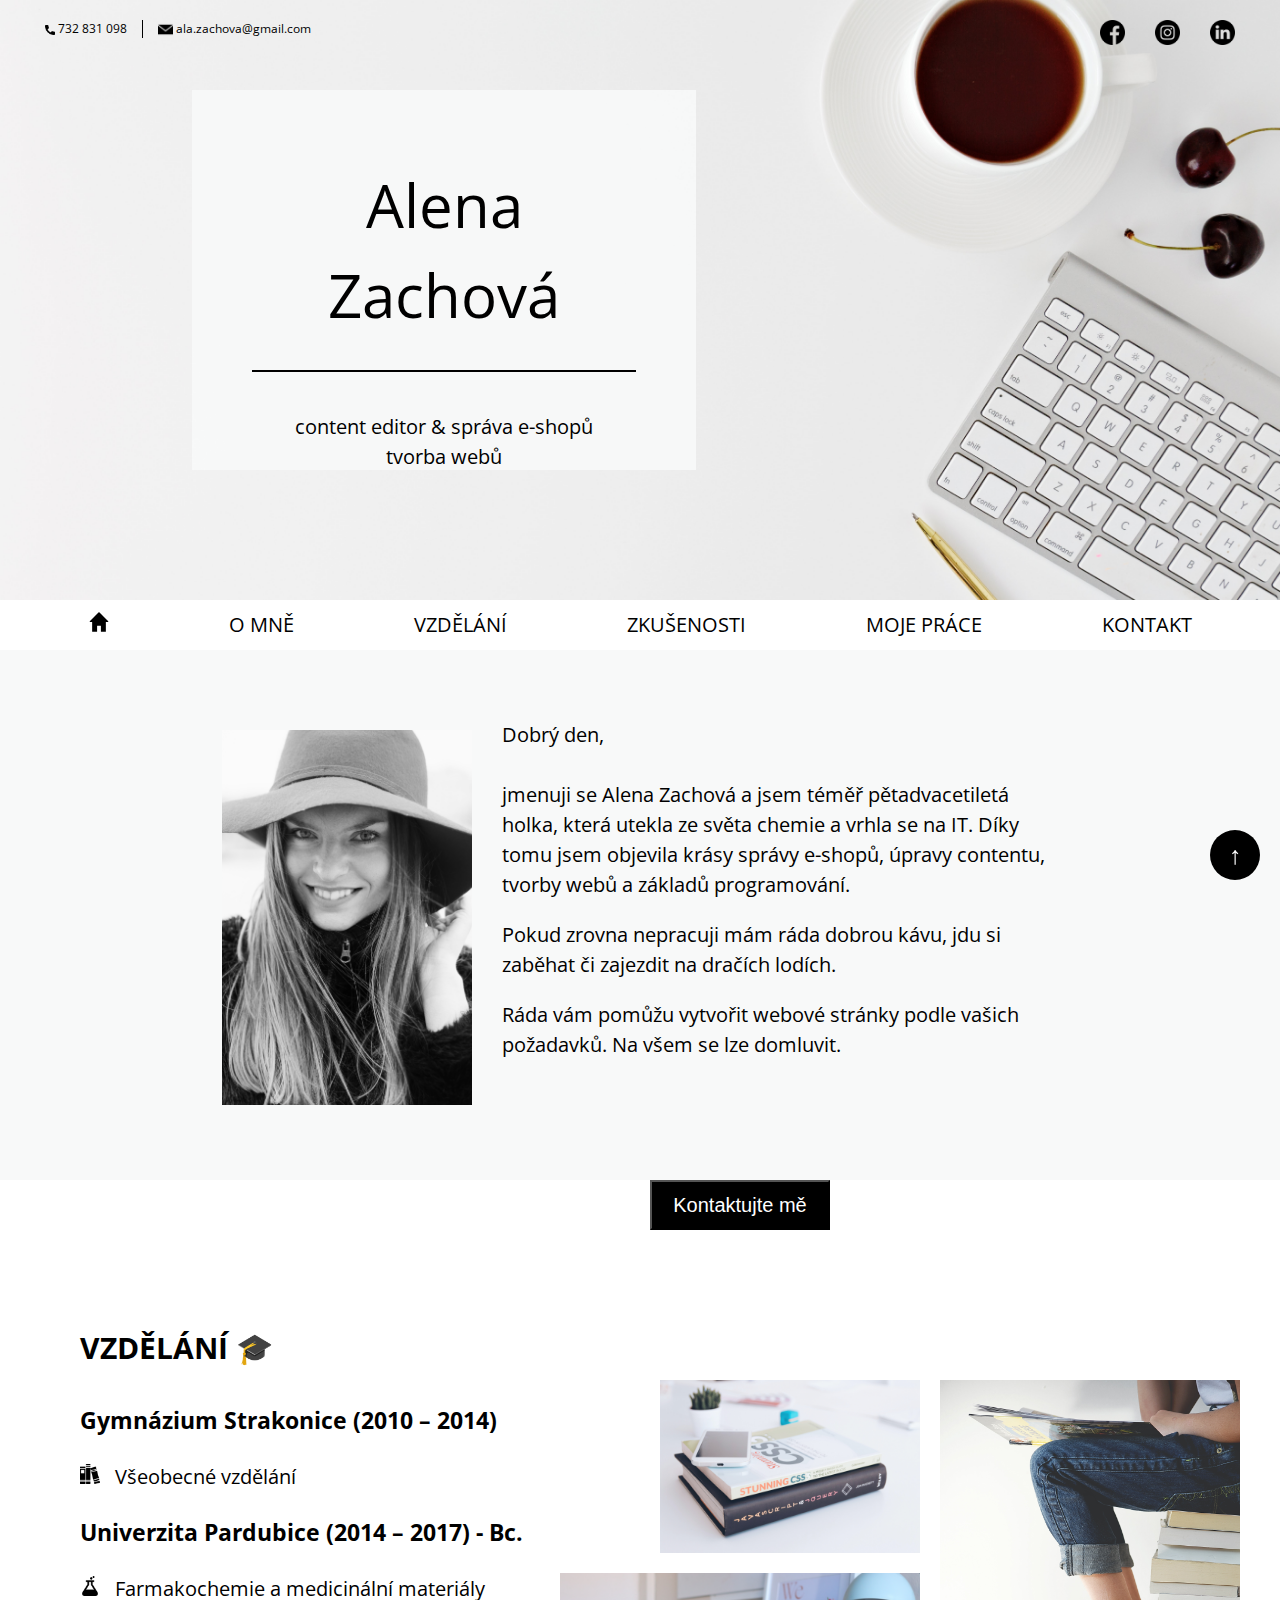
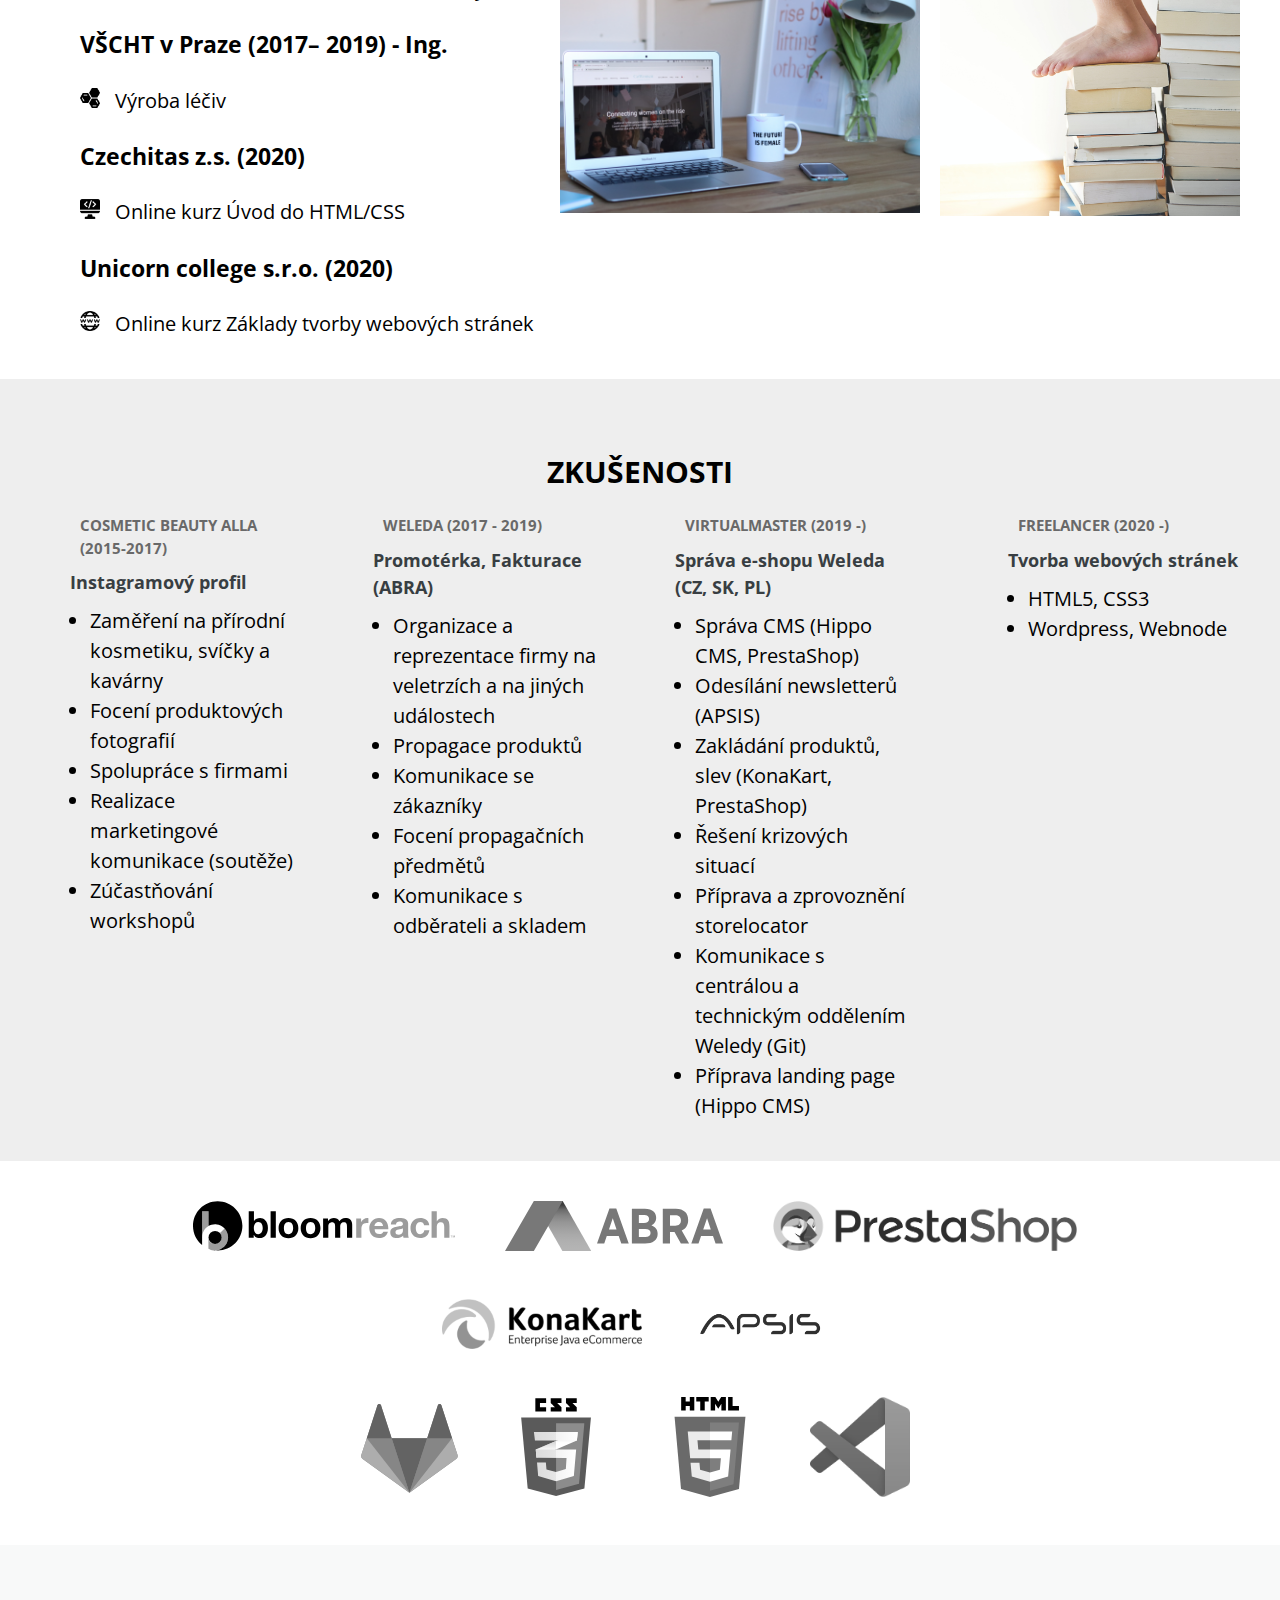
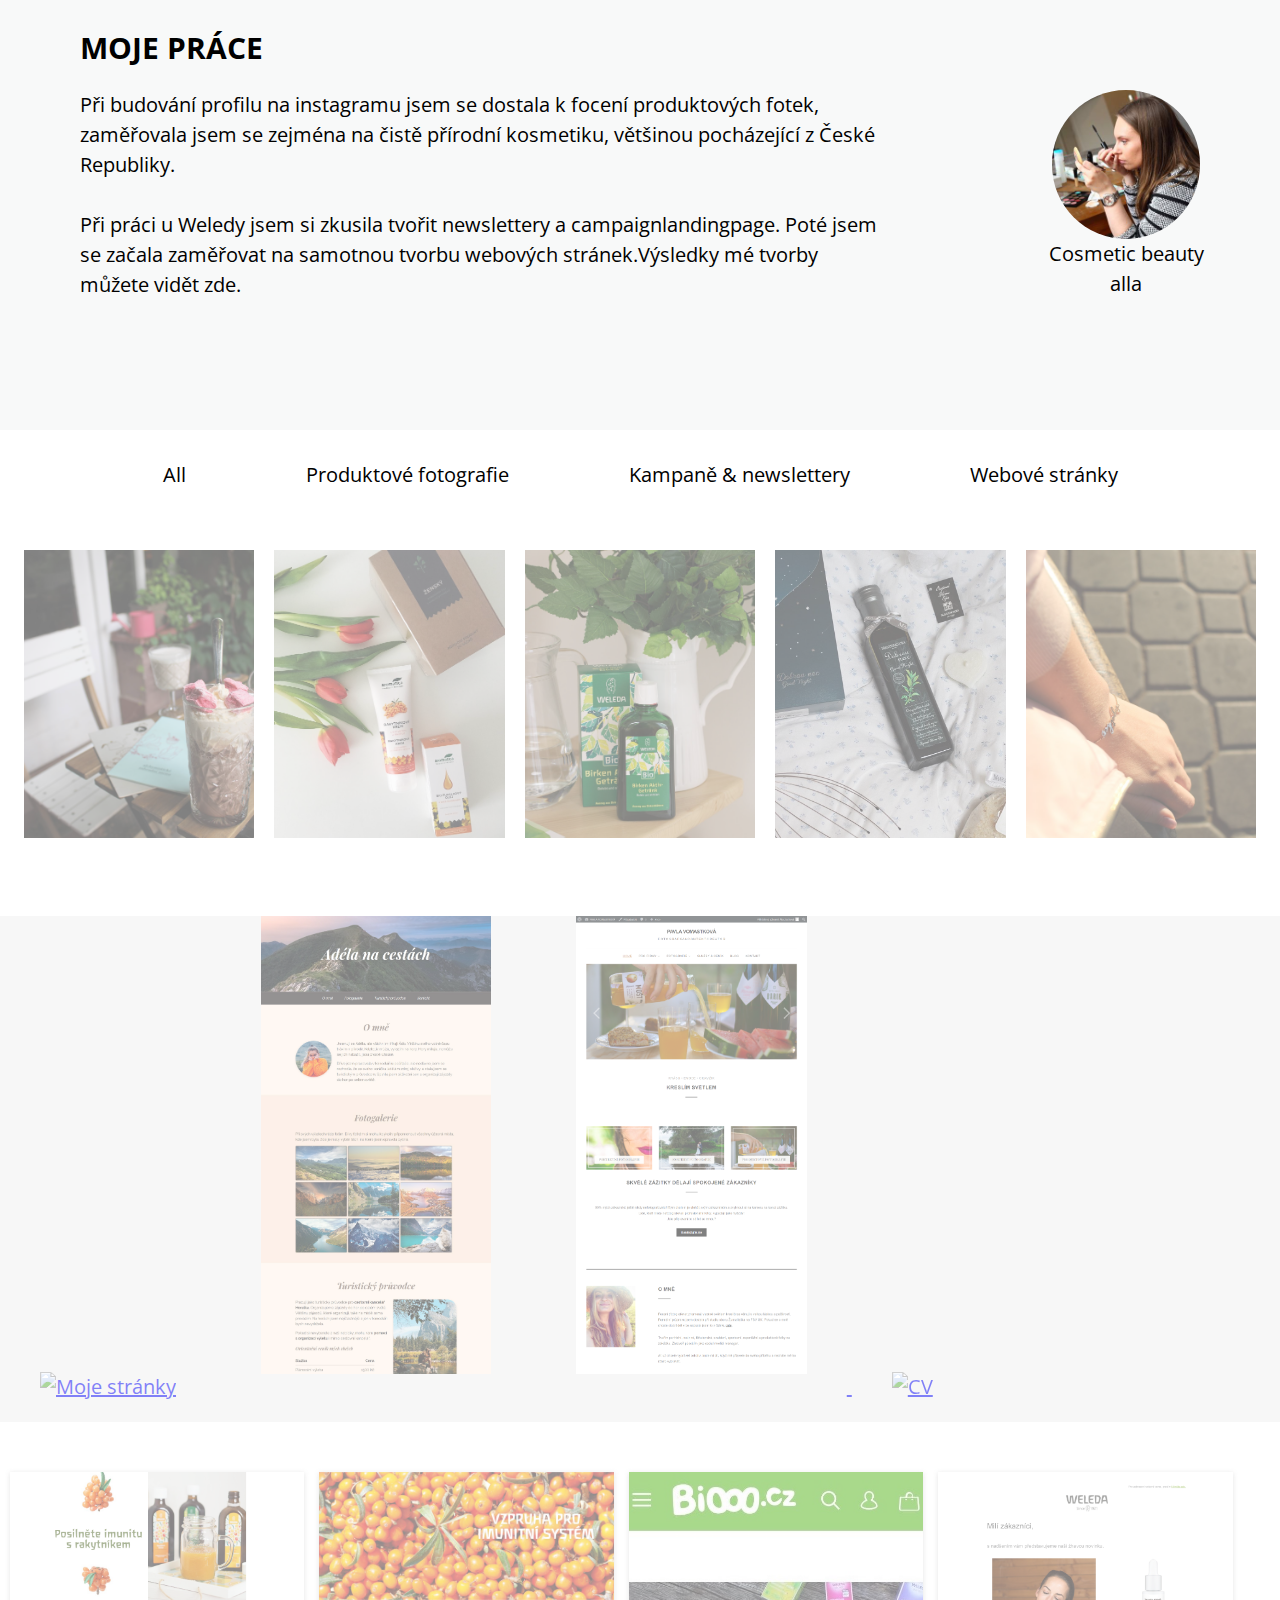
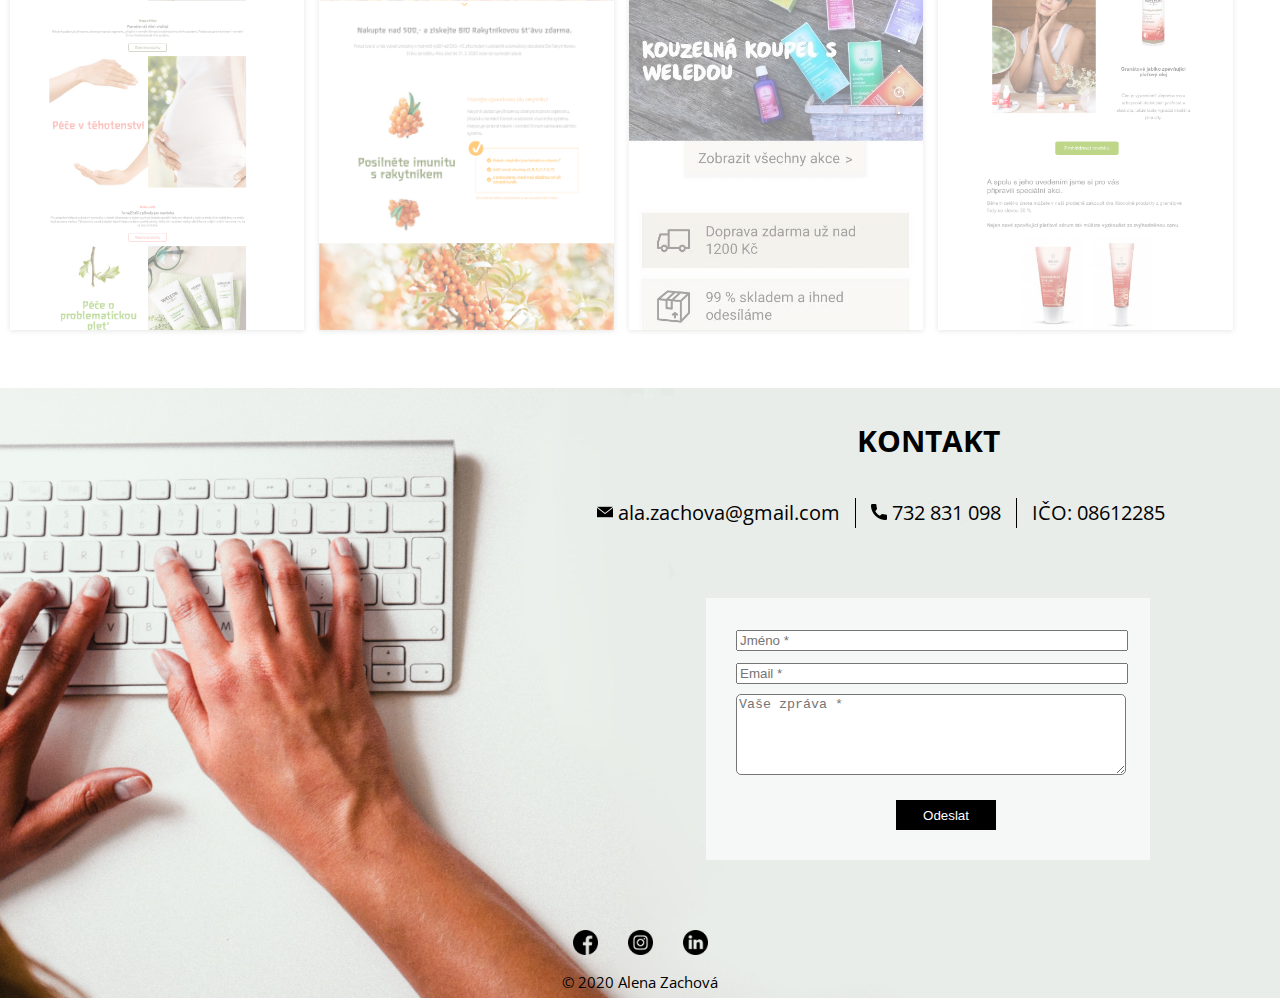
==== commit db3f813f: "aha" ====
--- a/index.html
+++ b/index.html
@@ -65,17 +65,16 @@
     <img class="ja" src="ja.jpg" alt="ja">
     <p>Dobrý den,<br>
       <br> jmenuji se Alena Zachová a jsem téměř pětadvacetiletá holka, která utekla ze světa chemie a vrhla se na IT.
-      <!-- <!-- <form>
+      <!-- <form>
                 <label for="emailform">Vložit</label>
                 <input type="email" id="emailform" placeholder="E-mail">
                 <input type="password"></form> 
             <button>LOGIN</button> -->
       Díky tomu jsem objevila krásy správy e-shopů, úpravy contentu, tvorby webů a základů programování.</p>
-    <p> Na této stránce bych se chtěla představit a něco málo o sobě říct. Jak už jsem naznačila v této branži se teprve rozkoukávám, stále se učím novým věcem a pracuji na sobě.</p>
-    <p>Pokud zrovna nepracuji mám ráda dobrou kávu, posezení s knihou u zapálené svíčky. Často taky lezu na boulderu, v létě jezdím na kajaku a závodím na dračích lodích.</p>
-    <p>Budu ráda pokud se mi ozvete, ráda pomůžu se začátky při tvorbě webu na platformě Wordpressu, Webnode, nebo čistě v HTML. </p>
-    <p class="Alen"><em>Alena</em></p>
-  </section>
+    <p>Pokud zrovna nepracuji mám ráda dobrou kávu, jdu si zaběhat či zajezdit na dračích lodích.</p>
+    <p>Ráda vám pomůžu vytvořit webové stránky podle vašich požadavků. Na všem se lze domluvit.</p>
+  </section>
+  <button><a href="#kontakt">Kontaktujte mě</a> </button>
   <section id="vzdelani" class="vzdelani">
     <h2 class="vzdel">VZDĚLÁNÍ &#x1F393;</h2>
     <div class="gymnazium">
@@ -119,8 +118,8 @@
     <h2 class="sekcezkusenosti">ZKUŠENOSTI</h2>
     <div class="prace">
       <div class="instagram">
-        <h3 class="allinecka1">COSMETIC BEAUTY ALLA <br>(2015-2017)</h3>
-        <h4 class="allinecka2">Instagramový profil</h4>
+        <h3 class="weleda">COSMETIC BEAUTY ALLA <br>(2015-2017)</h3>
+        <h4 class="weleda1">Instagramový profil</h4>
         <ul>
           <li>Zaměření na přírodní kosmetiku, svíčky a kavárny</li>
           <li>Focení produktových fotografií</li>
@@ -141,8 +140,8 @@
         </ul>
       </div>
       <div class="prace2">
-        <h3 class="virtualmaster">VIRTUALMASTER (2019 -)</h3>
-        <h4 class="virtualmaster2">Správa e-shopu Weleda <br>(CZ, SK, PL)</h4>
+        <h3 class="weleda">VIRTUALMASTER (2019 -)</h3>
+        <h4 class="weleda1">Správa e-shopu Weleda <br>(CZ, SK, PL)</h4>
         <ul>
           <li>Správa CMS (Hippo CMS, PrestaShop)</li>
           <li>Odesílání newsletterů (APSIS)</li>
@@ -155,11 +154,11 @@
         </ul>
       </div>
       <div class="free">
-        <h3 class="freelancer">FREELANCER (2020 -)</h3>
-        <h4 class="freelancer1">Tvorba webových stránek</h4>
+        <h3 class="weleda">FREELANCER (2020 -)</h3>
+        <h4 class="weleda1">Tvorba webových stránek</h4>
         <ul>
           <li>HTML5, CSS3</li>
-          <li>Šablony webnode, PrestaShop</li>
+          <li>Wordpress, Webnode</li>
         </ul>
       </div>
     </div>
@@ -203,13 +202,10 @@
     <h2 class="pracicka"> MOJE PRÁCE </h2>
     <div class="oalle">
       <img class="alla" src="alla.jpg" alt="alla">
-      <a href="https://www.instagram.com/cosmetic_beauty_alla/?hl=cs">cosmetic_beauty_alla</a>
-    </div>
-    <p>K focení produktových fotek jsem se dostala ještě na vysoké škole, kde jsem objevila krásu influencerů a založila si instagram s pseudonymem cosmetic_beauty_alla. Spolupracovala jsem pouze s čistě přírodními značkami a bavilo mě předávat lidem novinky
-      ze světa přírodní kosmetiky.</p>
-    <p> Poté jsem začala pracovat u Weledy, kde jsem si vyzkoušela tvorbu newsletterů, jednotlivých kampaní a neposlední řadě jsem začala pomocí html a css tvořit webové stránky.</p>
-    <p>Po absolvování pár kurzů a nabrání zkušenosti jsem se pustila do tvorby webových stránek v html a css.
-    </p>
+      <a href="https://www.instagram.com/cosmetic_beauty_alla/?hl=cs">Cosmetic beauty <br>alla</a>
+    </div>
+    <p>Při budování profilu na instagramu jsem se dostala k focení produktových fotek, zaměřovala jsem se zejména na čistě přírodní kosmetiku, většinou pocházející z České Republiky.</p>
+    <p> Při práci u Weledy jsem si zkusila tvořit newslettery a campaignlandingpage. Poté jsem se začala zaměřovat na samotnou tvorbu webových stránek.Výsledky mé tvorby můžete vidět zde.</p>
   </section>
   <section class="menu">
     <ul>
@@ -221,7 +217,6 @@
     </ul>
   </section>
   <section id="produktovefoto" class="fotogalerie">
-    <h2 class="produkty">Produktové fotografie</h2>
     <div class="fotky pruhledne">
       <a href="alchymista.jpg" title="Káva v kavárně Alchymista" rel="lightbox[reference]">
         <img class="hod" src="alchymista.jpg" alt="hod">
--- a/css/style.css
+++ b/css/style.css
@@ -1,218 +1,217 @@
 body {
-    color: black;
-    font: 20px 'Open Sans', sans-serif;
-    margin: 0;
-    line-height: 1.5;
-}
-
-ul,ol {
-    margin: 0;
-    padding: 0;
-}
+  color: black;
+  font: 20px 'Open Sans', sans-serif;
+  margin: 0;
+  line-height: 1.5;
+}
+
+ul,
+ol {
+  margin: 0;
+  padding: 0;
+}
+
 p {
-    margin: 0;
-    padding: 0;
-}
+  margin: 0;
+  padding: 0;
+}
+
 .hlavicka {
-    background: url(../kl.jpg); 
-    display: flex;
-    background-repeat: no-repeat;
-    background-size: cover;
-    padding: 0px;
-    height: 100%;
-    min-height: 600px;
-    position: relative;
-
-
+  background: url(../kl.jpg);
+  z-index: 20;
+  display: flex;
+  background-repeat: no-repeat;
+  background-size: cover;
+  padding: 0px;
+  height: 100%;
+  min-height: 600px;
+  position: relative;
 }
 
 .hlavicka div {
-    width: 30%;
-    height: 320px;
-    background-color:#F8F9F9dd;
-    margin: 90px 30px 80px 15%;
-    padding: 30px 60px;
-}
-
+  width: 30%;
+  height: 320px;
+  background-color: #F8F9F9dd;
+  margin: 90px 30px 80px 15%;
+  padding: 30px 60px;
+}
 
 h1 {
-    color: black;
-    font-size: 60px;
-    text-align: center;
-    font-weight: normal;
-}
+  color: black;
+  font-size: 60px;
+  text-align: center;
+  font-weight: normal;
+}
+
 .paticka {
-
-    color: black;
-    text-align: center;
-    font-size: 15px;
-    position: relative;
+  color: black;
+  text-align: center;
+  font-size: 15px;
+  position: relative;
 }
 
 .paticka p {
-    margin-bottom: 5px;
+  margin-bottom: 5px;
 }
 
 .menu ul {
-        background-color: white;
-        text-align: center;
-        list-style-type: none;
-        display: flex;
-        justify-content: center;
-}
+  background-color: white;
+  text-align: center;
+  list-style-type: none;
+  display: flex;
+  justify-content: center;
+}
+
 .menu ul li {
-    margin: 0 50px;
-    padding: 10px;
+  margin: 0 50px;
+  padding: 10px;
 }
 
 .menu a {
-    color: black;
-    text-decoration: none;
+  color: black;
+  text-decoration: none;
 }
 
 .menu a:hover,
 .menu a:focus,
 .menu a:active {
-    color: #A9A9A9;
-    
-}
+  color: #A9A9A9;
+}
+
 nav a:active img,
 nav a:hover img,
 nav a:focus img {
-    opacity: 0.5;
-	filter: alpha(opacity=50);
-	-moz-opacity: 0.5;
-    -khtml-opacity: 0.5;
-}
-
+  opacity: 0.5;
+  filter: alpha(opacity=50);
+  -moz-opacity: 0.5;
+  -khtml-opacity: 0.5;
+}
 
 nav {
-    position: sticky;
-    top: 0;
-    background-color: white;
-    z-index: 1000;
-    width: 100%;
-}
-
+  position: sticky;
+  top: 0;
+  background-color: white;
+  z-index: 1000;
+  width: 100%;
+}
 
 nav ul {
-    background-color: white;
-    text-align: center;
-    list-style-type: none;
-    display: flex;
-    justify-content: center;
-        
+  background-color: white;
+  text-align: center;
+  list-style-type: none;
+  display: flex;
+  justify-content: center;
 }
 
 nav a:active {
-    text-decoration: underline;
-    color: #A9A9A9;
-}
+  text-decoration: underline;
+  color: #A9A9A9;
+}
+
 .phone {
-    width: 10px;
-    vertical-align: middle;
-}
+  width: 10px;
+  vertical-align: middle;
+}
+
 .mail {
-    width: 15px;
-    vertical-align: middle;
+  width: 15px;
+  vertical-align: middle;
 }
 
 .navigace {
-    position: absolute;
-    top: 0;
-    left: 0;
-    right: 0;
-    text-align: left;
-    list-style-type: none;
-    display: flex;
-    font-size: 12px;
-    padding: 10px 30px;
-
-    
+  position: absolute;
+  top: 0;
+  left: 0;
+  right: 0;
+  text-align: left;
+  list-style-type: none;
+  display: flex;
+  font-size: 12px;
+  padding: 10px 30px;
 }
 
 .navigace li {
-    padding: 0 15px;
-    margin: 10px 0;
-    height: 100%;
-}
+  padding: 0 15px;
+  margin: 10px 0;
+  height: 100%;
+}
+
 .navigace li:first-of-type {
-    border-right: 1px solid black;
-}
+  border-right: 1px solid black;
+}
+
 .navigace li:nth-child(3n) {
-    margin-left: auto;
+  margin-left: auto;
 }
 
 .navigace li a {
-    text-align: right;
+  text-align: right;
 }
 
 .navigace li a:link,
 .navigace li a:visited {
-    color: black;
-    text-decoration: none;
+  color: black;
+  text-decoration: none;
 }
 
 .navigace li a:focus,
 .navigace li a:active {
-    text-decoration: underline;
+  text-decoration: underline;
 }
 
 .navigace a:hover img,
 .navigace a:focus img,
 .navigace a:active img {
-    opacity: 0.5;
-	filter: alpha(opacity=50);
-	-moz-opacity: 0.5;
-    -khtml-opacity: 0.5;
-
-}
+  opacity: 0.5;
+  filter: alpha(opacity=50);
+  -moz-opacity: 0.5;
+  -khtml-opacity: 0.5;
+}
+
 nav ul li {
-    margin: 0 50px;
-    padding: 10px;
+  margin: 0 50px;
+  padding: 10px;
 }
 
 nav a {
-    color: black;
-    text-decoration: none;
+  color: black;
+  text-decoration: none;
 }
 
 nav a:hover,
 nav a:focus,
 nav a:active {
-    color: #A9A9A9;
-    
+  color: #A9A9A9;
 }
 
 .content {
-    text-align: center;
-}
-
+  text-align: center;
+}
 
 h2 {
-    text-align: center;
-    
+  text-align: center;
 }
 
 .domecek {
-    width: 20px;
+  width: 20px;
 }
 
 .omne {
-    padding: 20px 15%;
-    background-color: #F8F9F9;
-    
-}
-
-.omne p  {
-    margin: 1em;
+  padding: 100px 15%;
+  background-color: #F8F9F9;
+}
+
+.omne p {
+  margin: 1em;
 }
 
 .omne .Alen {
-    margin-right: 100px;
-    text-align: right;
-    font-weight: bold;
-}
+  margin-right: 100px;
+  text-align: right;
+  font-weight: bold;
+}
+
+
 /*.udaj1 div {
     width: 70%;
     background-color:#F8F9F9DD;
@@ -222,519 +221,516 @@
 }*/
 
 .udaj2 {
-    font-size: 15px;
-    width: 30%;
-    background-color:#F8F9F9DD;
-    margin: 60px 130px 60px 60px;
-    margin-left: auto;
-    padding: 30px 30px;
+  font-size: 15px;
+  width: 30%;
+  background-color: #F8F9F9DD;
+  margin: 60px 130px 60px 60px;
+  margin-left: auto;
+  padding: 30px 30px;
 }
 
 .udaj2 form input[type="text"],
 .udaj2 form input[type="email"] {
-    width: 100%;
-    margin-bottom: 10px;
+  width: 100%;
+  margin-bottom: 10px;
+}
+
+button a {
+  color: white;
+  text-decoration: none;
+}
+
+button {
+  display: flex;
+  justify-content: center;
+  margin-left: 650px;
+  align-items: center;
+  font-size: 20px;
+  color: white;
+  background-color: black;
+  cursor: pointer;
+  height: 50px;
+  width: 180px;
+  text-align: center;
 }
 
 .udaj2 form input[type="submit"] {
-    background-color: white;
-    color: black;
-    border: 1px solid black;
-    text-align: center;
-}
+  background-color: black;
+  border: 1px solid black;
+  margin-left: 160px;
+  box-shadow: 1px solid black;
+  margin-top: 20px;
+  display: flex;
+  color: white;
+  cursor: pointer;
+  height: 30px;
+  width: 100px;
+  text-align: center;
+}
+
 .udaj2 form textarea {
-    width: 100%;
+  width: 100%;
+  border-radius: 5px;
 }
 
 .kon {
-    text-align: center;
-}
+  text-align: center;
+}
+
 .ahoj {
-    text-align: right;
-    margin-right: 280px;
-    margin-top: 30px;
+  text-align: right;
+  margin-right: 280px;
+  margin-top: 30px;
 }
 
 #kontakt {
-    background-image: url(../zlut.jpg);
-    display: flex;
-    flex-direction: column;
-    background-repeat: no-repeat;
-    background-size: cover;
-    padding: 0px;
-    width: 100%;
-    height: 100%;
-    min-height: 600px;
-}
-
-#kontakt > ul {
-    margin-right: 100px;
-    margin-left: auto;
-    list-style-type: none;
-    display: flex;
-    
-}
-
-#kontakt > ul img {
-    height: 16px;
+  background-image: url(../zlut.jpg);
+  display: flex;
+  flex-direction: column;
+  background-repeat: no-repeat;
+  background-size: cover;
+  padding: 0px;
+  width: 100%;
+  height: 100%;
+  min-height: 600px;
+}
+
+#kontakt>ul {
+  margin-right: 100px;
+  margin-left: auto;
+  list-style-type: none;
+  display: flex;
+}
+
+#kontakt>ul img {
+  height: 16px;
 }
 
 #kontakt li a:link,
 #kontakt li a:visited {
-    color: black;
-    text-decoration: none;
+  color: black;
+  text-decoration: none;
 }
 
 #kontakt li a:focus,
 #kontakt li a:active {
-    text-decoration: underline;
-    
+  text-decoration: underline;
 }
 
 .ikony li:first-of-type {
-    border-right: 1px solid black;
-    ;
+  border-right: 1px solid black;
+  ;
 }
 
 .ikony a:hover img,
 .ikony a:focus img,
 .ikony a:active img {
-    opacity: 0.5;
-	filter: alpha(opacity=50);
-	-moz-opacity: 0.5;
-    -khtml-opacity: 0.5;
-    text-decoration: underline;
-}
+  opacity: 0.5;
+  filter: alpha(opacity=50);
+  -moz-opacity: 0.5;
+  -khtml-opacity: 0.5;
+  text-decoration: underline;
+}
+
 #kontakt li {
-    padding: 0 15px;
-    margin: 10px 0;
-    height: 100%;
-    
-   
+  padding: 0 15px;
+  margin: 10px 0;
+  height: 100%;
 }
 
 .ico {
-    border-left: 1px solid black
-}
-#mojeprace{
-    margin-top: 10px;
-    background-color: #eeeeee;
-    display: flex;
-    flex-direction: column;
-    
-    
+  border-left: 1px solid black
+}
+
+#mojeprace {
+  margin-top: 10px;
+  background-color: #eeeeee;
+  display: flex;
+  flex-direction: column;
 }
 
 .fotogalerie {
-    position: relative;
-    margin-bottom: 50px;
-    margin-top: 50px;
-
+  position: relative;
+  margin-bottom: 50px;
+  margin-top: 50px;
 }
 
 .fotky {
-    display: flex;
-    flex-wrap: wrap;
-    justify-content: center;
-}
+  display: flex;
+  flex-wrap: wrap;
+  justify-content: center;
+}
+
 #butt {
-    position: absolute;
-    top: 50%;
-    left: 50%;
-    transform: translate(-50%,-50%);
-    background-color: #F8F9F9BB;
-    color: black;
-    padding: 10px 25px;
-    font-size: 20px;
-    border: none;
-    outline: none;
-    border-radius: 6px;    
-     
-
-    cursor: pointer;
-    z-index: 10;
-
-}
+  position: absolute;
+  top: 50%;
+  left: 50%;
+  transform: translate(-50%, -50%);
+  background-color: #F8F9F9BB;
+  color: black;
+  padding: 10px 25px;
+  font-size: 20px;
+  border: none;
+  outline: none;
+  border-radius: 6px;
+  cursor: pointer;
+  z-index: 10;
+}
+
 .fotogalerie a {
-    width: 18%;
-    margin-left: 10px;
-    margin-right: 10px;
-    margin-bottom: 20px;
-    transition: all .2s;
+  width: 18%;
+  margin-left: 10px;
+  margin-right: 10px;
+  margin-bottom: 20px;
+  transition: all .2s;
 }
 
 .fotogalerie a:hover {
-    transform: scale(1.02) translateY(-5px);
+  transform: scale(1.02) translateY(-5px);
 }
 
 .fotogalerie img {
-    width: 100%;
+  width: 100%;
 }
 
 .produkty {
-    font-family: 'Waiting for the Sunrise', cursive;
-    letter-spacing: 2px;
-    font-weight: normal;
-}
+  font-family: 'Waiting for the Sunrise', cursive;
+  letter-spacing: 2px;
+  font-weight: normal;
+}
+
 .tvorim {
-    font-family: 'Waiting for the Sunrise', cursive;
-    letter-spacing: 2px;
-    font-weight: normal;
-}
+  font-family: 'Waiting for the Sunrise', cursive;
+  letter-spacing: 2px;
+  font-weight: normal;
+}
+
 .pruhledne {
-	opacity: 0.5;
-	filter: alpha(opacity=50);
-	-moz-opacity: 0.5;
-    -khtml-opacity: 0.5;
-
+  opacity: 0.5;
+  filter: alpha(opacity=50);
+  -moz-opacity: 0.5;
+  -khtml-opacity: 0.5;
 }
 
 .prace {
-    display: flex;
-    padding-bottom: 40px;
+  display: flex;
+  padding-bottom: 40px;
 }
 
 .prace ul {
-    margin-left: 20px;
+  margin-left: 20px;
 }
 
 .instagram {
-    width: 20%;
-    margin-left: 70px;
-}
+  width: 20%;
+  margin-left: 70px;
+}
+
 .prace1 {
-    width: 20%;
-    margin-left: 70px;
-}
+  width: 20%;
+  margin-left: 70px;
+}
+
 .prace2 {
-    width: 20%;
-    margin-left: 70px;
+  width: 20%;
+  margin-left: 70px;
 }
 
 .free {
-    width: 20%;
-    margin-left: 100px;
-    margin-right: 40px;
-
-}
+  width: 20%;
+  margin-left: 100px;
+  margin-right: 40px;
+}
+
 #udaje {
-    display: flex;
+  display: flex;
 }
 
 #udaje ul li a {
-    font-size: 20px;
-    text-align: center;
-}
+  font-size: 20px;
+  text-align: center;
+}
+
 .udaj1 {
-    width: 70%;
-    display:inline-block;
-    
+  width: 70%;
+  display: inline-block;
 }
 
 .ja {
-    width: 250px;
-    float: left;
-    margin-right: 30px;
-    margin-bottom: 30px;
-    margin-left: 30px;
-    margin-top: 30px;
+  width: 250px;
+  float: left;
+  margin-right: 30px;
+  margin-bottom: 30px;
+  margin-left: 30px;
+  margin-top: 30px;
 }
 
 #omne,
 #vzdelani,
 #mojeprace,
 #pracee {
-    padding-top: 50px;
-}
+  padding-top: 50px;
+}
+
 .vzdel {
-    text-align: left; 
-    margin-bottom: 10px;
-    padding-top: 20px;
-    margin-left: 40px;
-    
+  text-align: left;
+  margin-bottom: 10px;
+  padding-top: 20px;
+  margin-left: 40px;
 }
 
 #vzdelani {
-    margin-left: 40px;
-    margin-bottom: 40px;
-    margin-right: 40px;
+  margin-left: 40px;
+  margin-bottom: 40px;
+  margin-right: 40px;
 }
 
 #vzdelani ul {
-    list-style-type: none;
-    
-}
+  list-style-type: none;
+}
+
 #vzdelani ul img {
-    width: 20px;
-    margin-right: 10px;
-	filter: grayscale(1);
-
-
+  width: 20px;
+  margin-right: 10px;
+  filter: grayscale(1);
 }
 
 .java {
-    width: 360px;
-    margin-bottom: 10px;
-    margin-left: 40px;
-    margin-top: 20px;
-    margin-right: 0px;
-    display: flex;
+  width: 360px;
+  margin-bottom: 10px;
+  margin-left: 40px;
+  margin-top: 20px;
+  margin-right: 0px;
+  display: flex;
 }
 
 .css {
-    width: 260px;
-    margin-bottom: 0px;
-    margin-left: 30px;
-    
-    
-}
+  width: 260px;
+  margin-bottom: 0px;
+  margin-left: 30px;
+}
+
 .kni {
-    width: 300px;
-    float:right;
-    margin-bottom: 0px;
-    margin-left: 10px;
-    margin-right: 80px;
-    padding-right: 20px;
-    align-items: space-between;
-    
+  width: 300px;
+  float: right;
+  margin-bottom: 0px;
+  margin-left: 10px;
+  margin-right: 80px;
+  padding-right: 20px;
+  align-items: space-between;
 }
 
 .gymnazium {
-    display: flex;
-    justify-content: space-between;
-    padding-right: 40px;
-    padding-left: 40px;
+  display: flex;
+  justify-content: space-between;
+  padding-right: 40px;
+  padding-left: 40px;
 }
 
 .knizky2 {
-    align-items: flex-end;
-    display: flex;
-    flex-direction: column;
-    width: 50%;
-    margin-right: 10px;
+  align-items: flex-end;
+  display: flex;
+  flex-direction: column;
+  width: 50%;
+  margin-right: 10px;
 }
 
 .knizky {
-    display: flex;
-    max-width: 50%;
-    max-height: 436px;
+  display: flex;
+  max-width: 50%;
+  max-height: 436px;
 }
 
 .virtualmaster {
-    margin-left: 0px;
-    margin-top: 10px;
-    margin-bottom: 10px;
-    color: dimgray;
-
-}
+  margin-left: 0px;
+  margin-top: 10px;
+  margin-bottom: 10px;
+  color: dimgray;
+}
+
 .virtualmaster2 {
-    margin-top: 10px;
-    margin-bottom: 10px;
-    color: #383E42;
+  margin-top: 10px;
+  margin-bottom: 10px;
+  color: #383E42;
 }
 
 .weleda {
-    margin-left: 10px;
-    margin-top: 10px;
-    margin-bottom: 10px;
-    color: dimgray;
-
+  margin-left: 10px;
+  margin-top: 10px;
+  margin-bottom: 10px;
+  color: dimgray;
+  font-size: 15px;
 }
 
 .weleda1 {
-    margin-top: 10px;
-    margin-bottom: 10px;
-    color: #383E42;
-}
-
-.allinecka1 {
-    margin-top: 10px;
-    margin-bottom: 10px;
-    color: dimgray;
-}
-
-.allinecka2{
-    margin-top: 10px;
-    margin-bottom: 10px;
-    color: #383E42;
-}
-
+  margin-top: 10px;
+  margin-bottom: 10px;
+  color: #383E42;
+  font-size: 18px;
+}
+
+
+}
+.allinecka2 {
+  margin-top: 10px;
+  margin-bottom: 10px;
+  color: #383E42;
+}
 .freelancer {
-    margin-top: 10px;
-    margin-bottom: 10px;
-    color: dimgray;
-}
-
+  margin-top: 10px;
+  margin-bottom: 10px;
+  color: dimgray;
+}
 .freelancer1 {
-    margin-top: 10px;
-    margin-bottom: 10px;
-    color: #383E42; 
+  margin-top: 10px;
+  margin-bottom: 10px;
+  color: #383E42;
 }
 .sekcezkusenosti {
-    text-align: center;
-    margin-top: 20px;
-    margin-bottom: 10px;
-}
-
-
+  text-align: center;
+  margin-top: 20px;
+  margin-bottom: 10px;
+}
 .logos {
-    display: flex;
-    flex-direction: row;
-    align-items: center;
-    justify-content: center;
-    list-style-type: none;
-    margin-top: 20px;
-    margin-left: 40px;
-    margin-bottom: 40px;
-}
-.logos li {
-   
-}
-
+  display: flex;
+  flex-direction: row;
+  align-items: center;
+  justify-content: center;
+  list-style-type: none;
+  margin-top: 20px;
+  margin-left: 40px;
+  margin-bottom: 40px;
+}
+.logos li {}
 .logos li img {
-    filter: grayscale(1);
-    margin-right: 50px;
-}
-
+  filter: grayscale(1);
+  margin-right: 50px;
+}
 .logos li img:hover {
-    filter:grayscale(0)
-}
-
+  filter: grayscale(0)
+}
 .logos--high li img {
-    width: 100px;
-}
-
+  width: 100px;
+}
 .logos--wide li img {
-    height: 50px;
-    margin-top: 20px;
-}
-
+  height: 50px;
+  margin-top: 20px;
+}
 .logos--mid li img {
-    height: 50px;
-    
-}
-
-.logoss{
-    background-color: white;
-}
-
+  height: 50px;
+}
+.logoss {
+  background-color: white;
+}
 .pracicka {
-    text-align: left; 
-    padding-top: 10px;
-    margin-left: 40px;
-    margin-top: 20px;
-    margin-bottom: 20px;
-
-    
-    
-}
-
+  text-align: left;
+  padding-top: 10px;
+  margin-left: 40px;
+  margin-top: 20px;
+  margin-bottom: 20px;
+}
 #pracee {
-    background-color: #F8F9F9;
-    margin-bottom: 20px;
-    padding-bottom: 100px;
-    padding-left: 40px;
-}
-
+  background-color: #F8F9F9;
+  margin-bottom: 20px;
+  padding-bottom: 100px;
+  padding-left: 40px;
+}
 #pracee p {
-    margin-bottom: 30px;
-    margin-left: 40px;
-    width: 65%;
-
-}
-
+  margin-bottom: 30px;
+  margin-left: 40px;
+  width: 65%;
+}
 .alla {
-    border-radius: 50%;
-    width: 60%;
-    
-}
-
+  border-radius: 50%;
+  width: 60%;
+}
+.oalle a {
+  text-decoration: none;
+  color: black;
+  text-align: center;
+}
+.oalle a:hover,
+.oalle a:focus,
+.oalle a:active {
+  color: #A9A9A9;
+}
 .oalle {
-   width: 20%;
-   display: flex;
-   flex-direction: column;
-   align-items: center;
-   float: right;
-   margin-right: 30px;
-}
-
+  width: 20%;
+  display: flex;
+  flex-direction: column;
+  align-items: center;
+  float: right;
+  margin-right: 30px;
+}
 #mojeprace2 {
-    background-color: #eeeeee;
-    opacity: 0.5;
-	filter: alpha(opacity=50);
-	-moz-opacity: 0.5;
-    -khtml-opacity: 0.5;
-
-}
-
+  background-color: #eeeeee;
+  opacity: 0.5;
+  filter: alpha(opacity=50);
+  -moz-opacity: 0.5;
+  -khtml-opacity: 0.5;
+}
 #mojeprace2 img {
-        width: 18%;
-        margin-left: 40px;
-        margin-right: 40px;
-        height: 458px;
-        object-fit: cover;
-        object-position: top;
-        margin-bottom: 20px;
-}
-
+  width: 18%;
+  margin-left: 40px;
+  margin-right: 40px;
+  height: 458px;
+  object-fit: cover;
+  object-position: top;
+  margin-bottom: 20px;
+}
 .foto img {
-    width: 23%;
-    margin-left: 10px;
-    margin-top: 50px;
-    margin-bottom: 50px;
-    height: 458px;
-    object-fit: cover;
-    object-position: top;
-    box-shadow: 0px 1px 5px 0px rgba(133,133,133,0.43);
-
-}
-
+  width: 23%;
+  margin-left: 10px;
+  margin-top: 50px;
+  margin-bottom: 50px;
+  height: 458px;
+  object-fit: cover;
+  object-position: top;
+  box-shadow: 0px 1px 5px 0px rgba(133, 133, 133, 0.43);
+}
 .drevicko {
-    width: 200px;
-    float: left;
-}
-
+  width: 200px;
+  float: left;
+}
 .fb,
 .insta,
 .in {
-    width: 25px;
-}
-
+  width: 25px;
+}
 .icons ul {
-    text-align: center;
-    list-style-type: none;
-    display: flex;
-    justify-content: center;
-}
-
+  text-align: center;
+  list-style-type: none;
+  display: flex;
+  justify-content: center;
+}
 .icons ul li {
-    margin-right: 0px;
-    margin-left: 0px;
-    padding: 10px;
-}
-
+  margin-right: 0px;
+  margin-left: 0px;
+  padding: 10px;
+}
 .icons a:hover img,
 .icons a:focus img,
 .icons a:active img {
-    opacity: 0.5;
-	filter: alpha(opacity=50);
-	-moz-opacity: 0.5;
-    -khtml-opacity: 0.5;
-
-}
-
+  opacity: 0.5;
+  filter: alpha(opacity=50);
+  -moz-opacity: 0.5;
+  -khtml-opacity: 0.5;
+}
 .stoupatko {
-    width:50px;
-    height:50px;
-    background:black;
-    color:white;
-    position:fixed;
-    align-items:center;
-    font-size:25px;
-    bottom:20px;
-    right:20px;
-    border-radius:50%;
-    z-index:10;
-    cursor:pointer;
-
+  width: 50px;
+  height: 50px;
+  background: black;
+  text-decoration: none;
+  color: white;
+  position: fixed;
+  align-items: center;
+  justify-content: center;
+  display: flex;
+  font-size: 25px;
+  bottom: 20px;
+  right: 20px;
+  font-size: 25px;
+  border-radius: 50%;
+  z-index: 10;
+  cursor: pointer;
 }